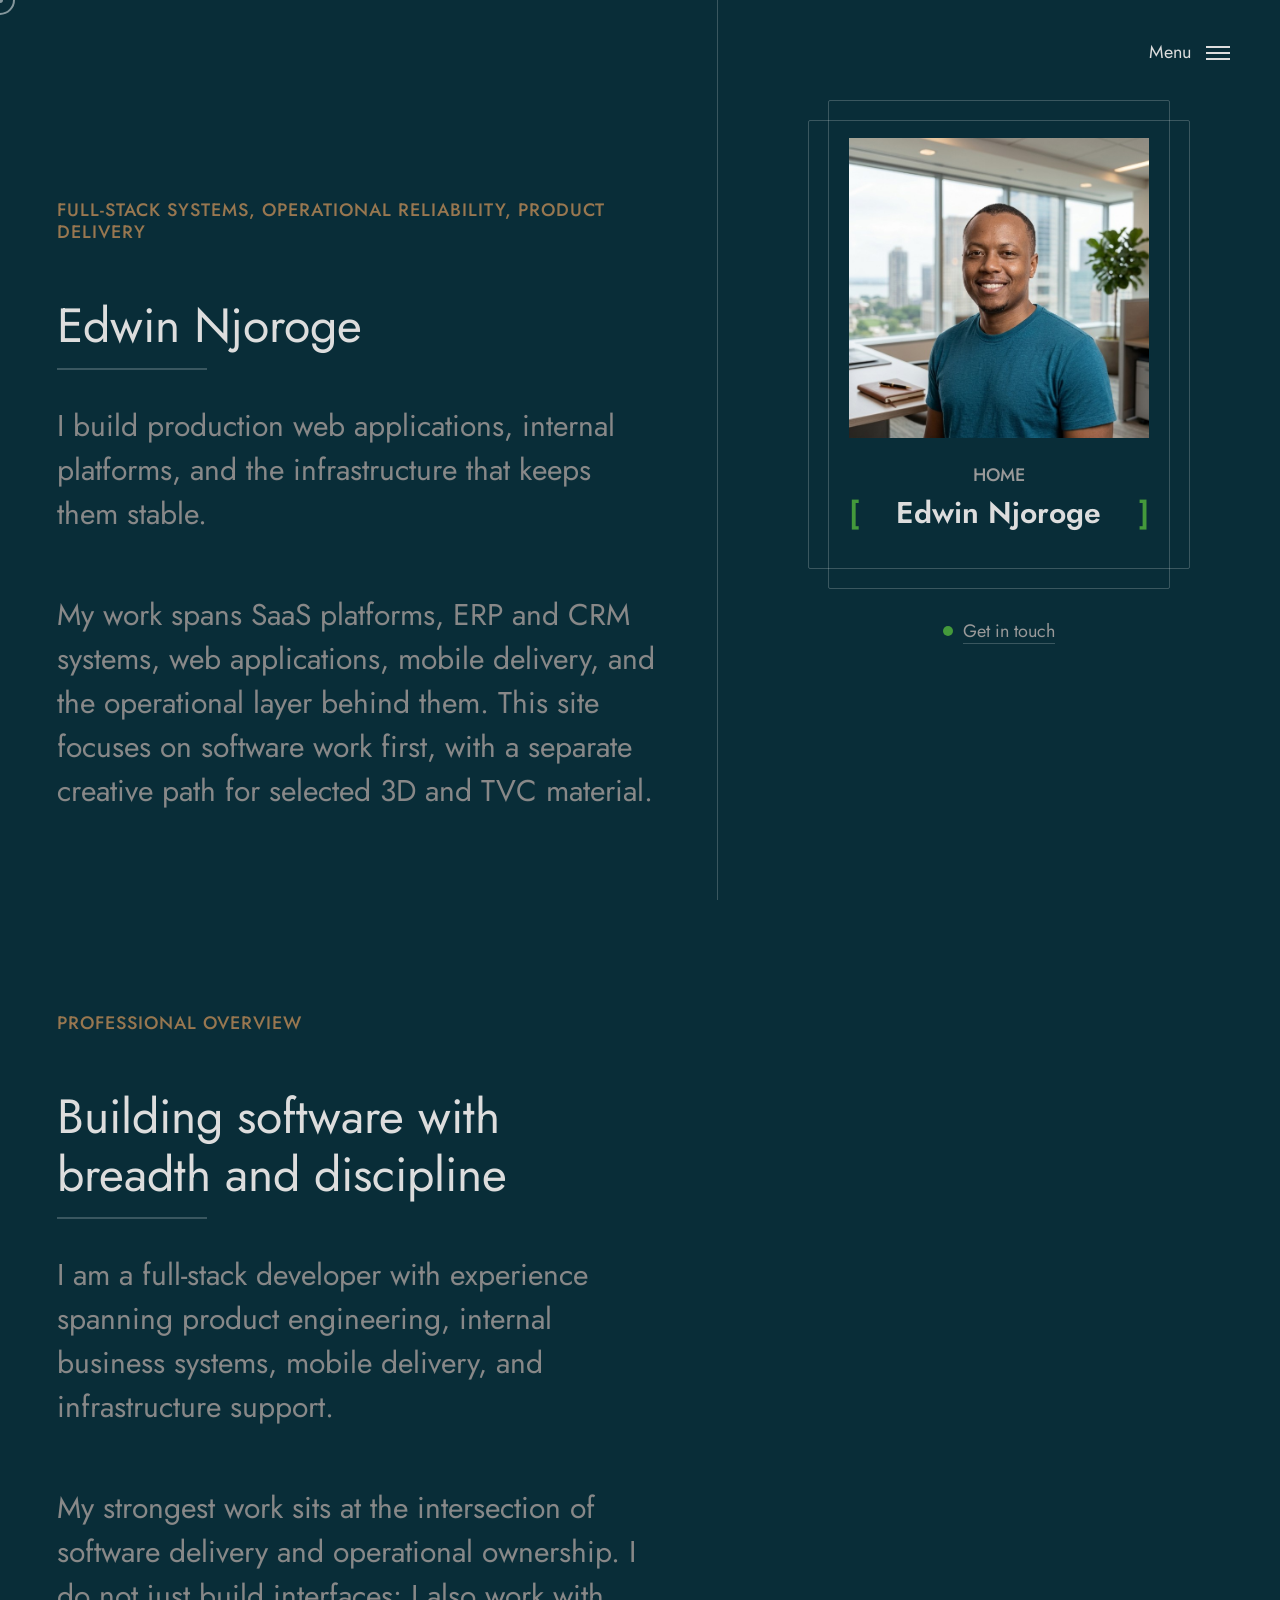
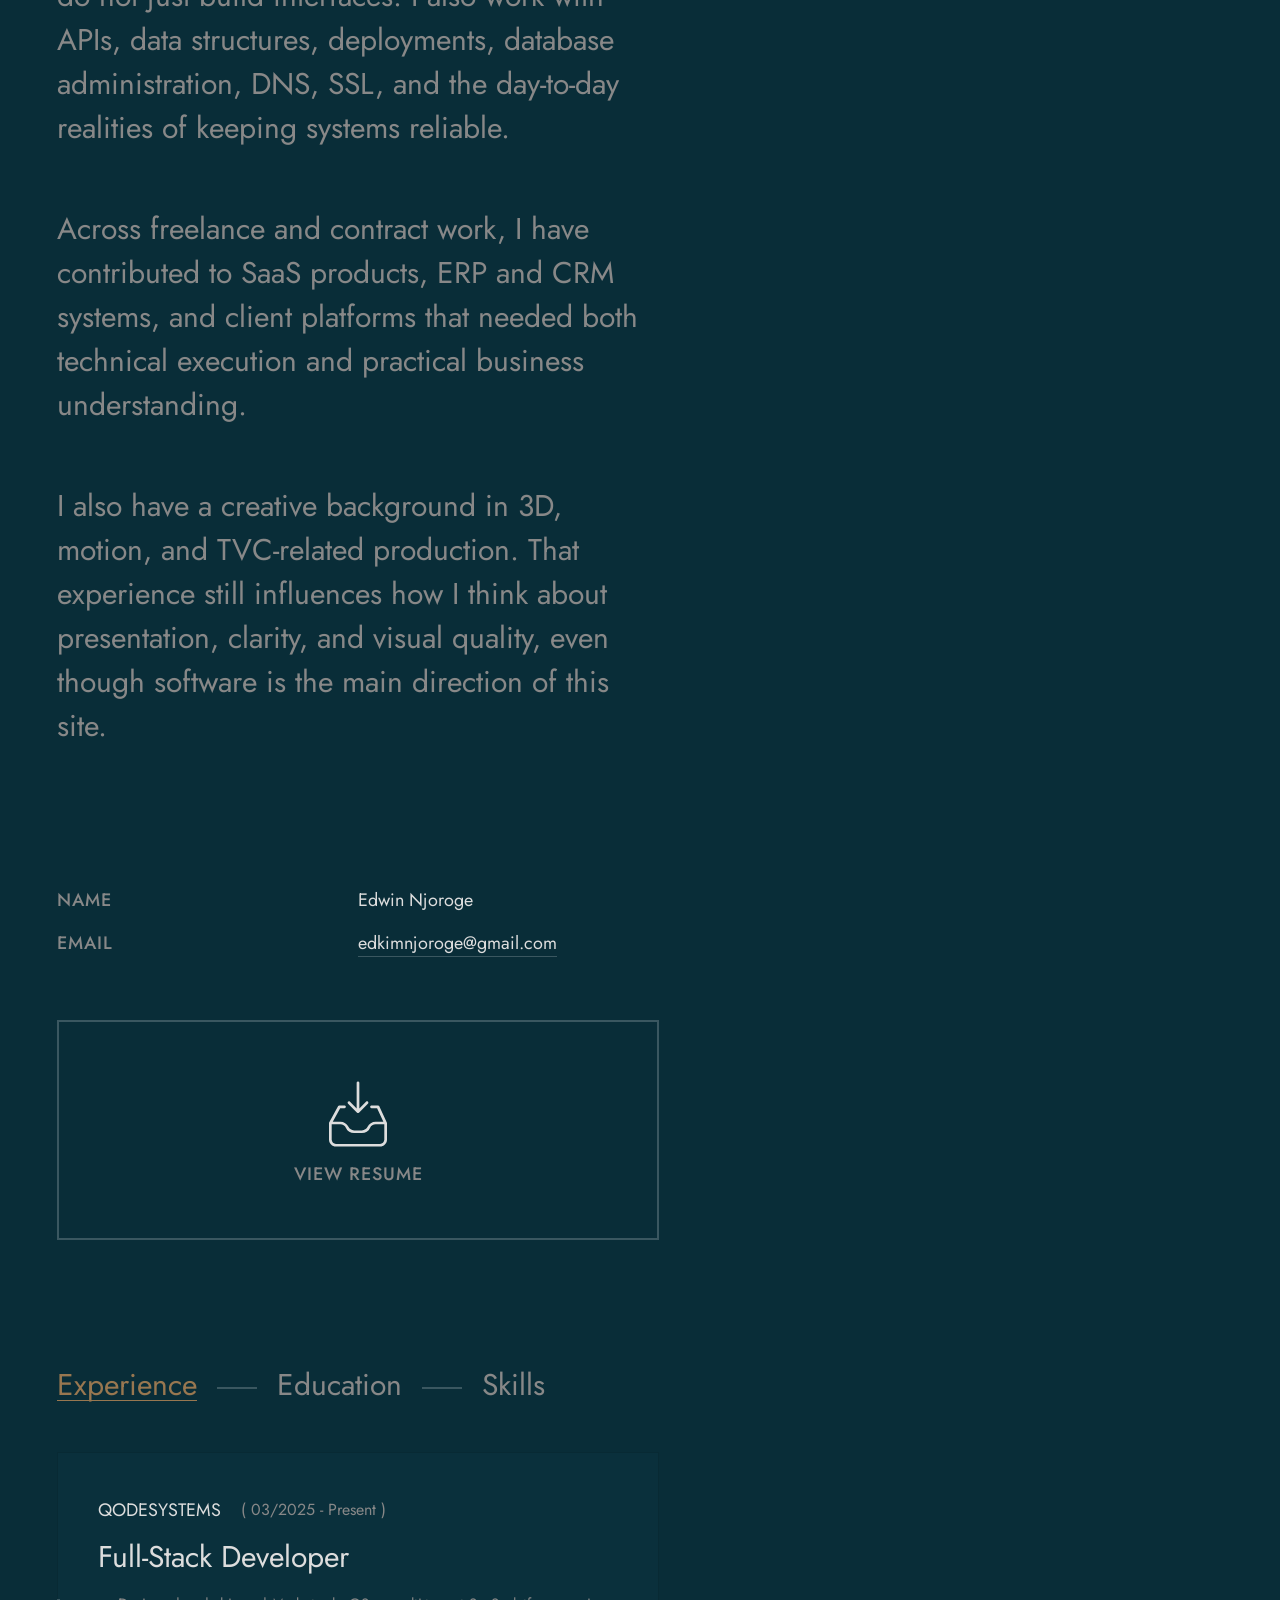
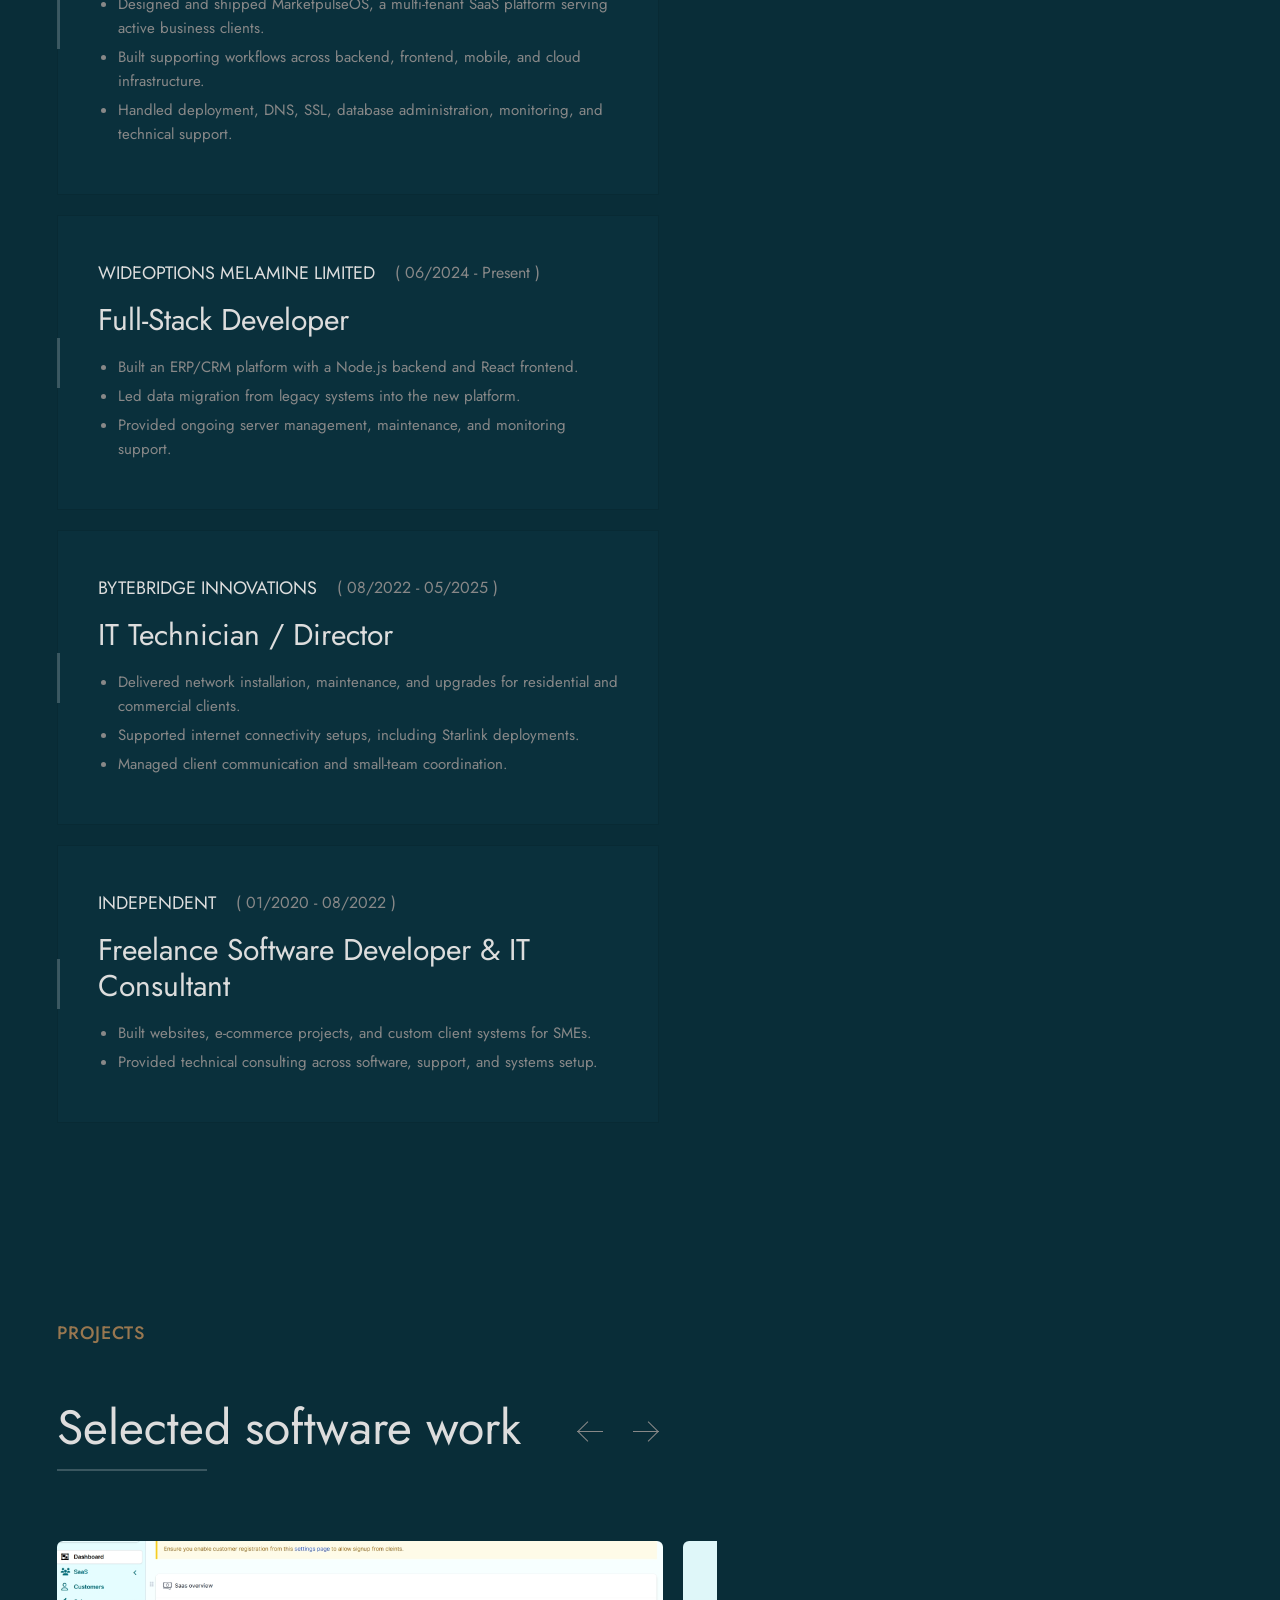
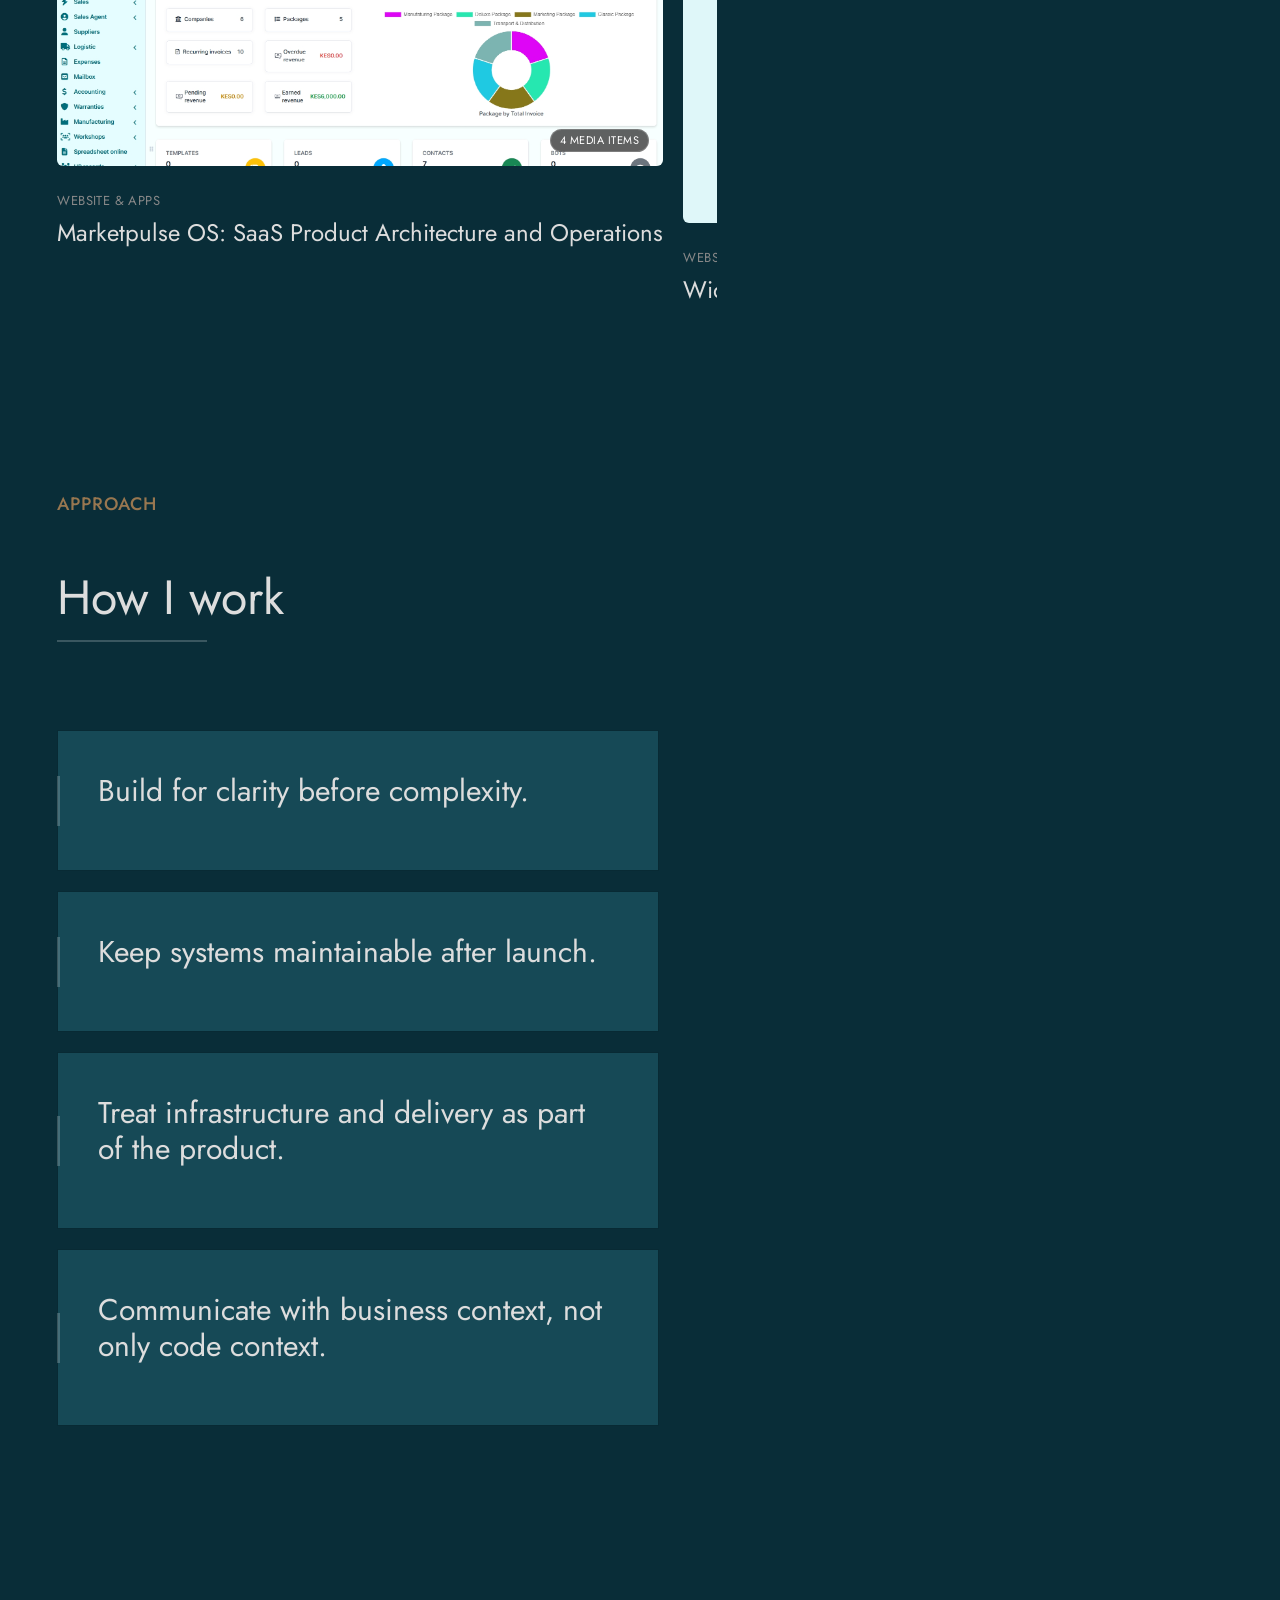
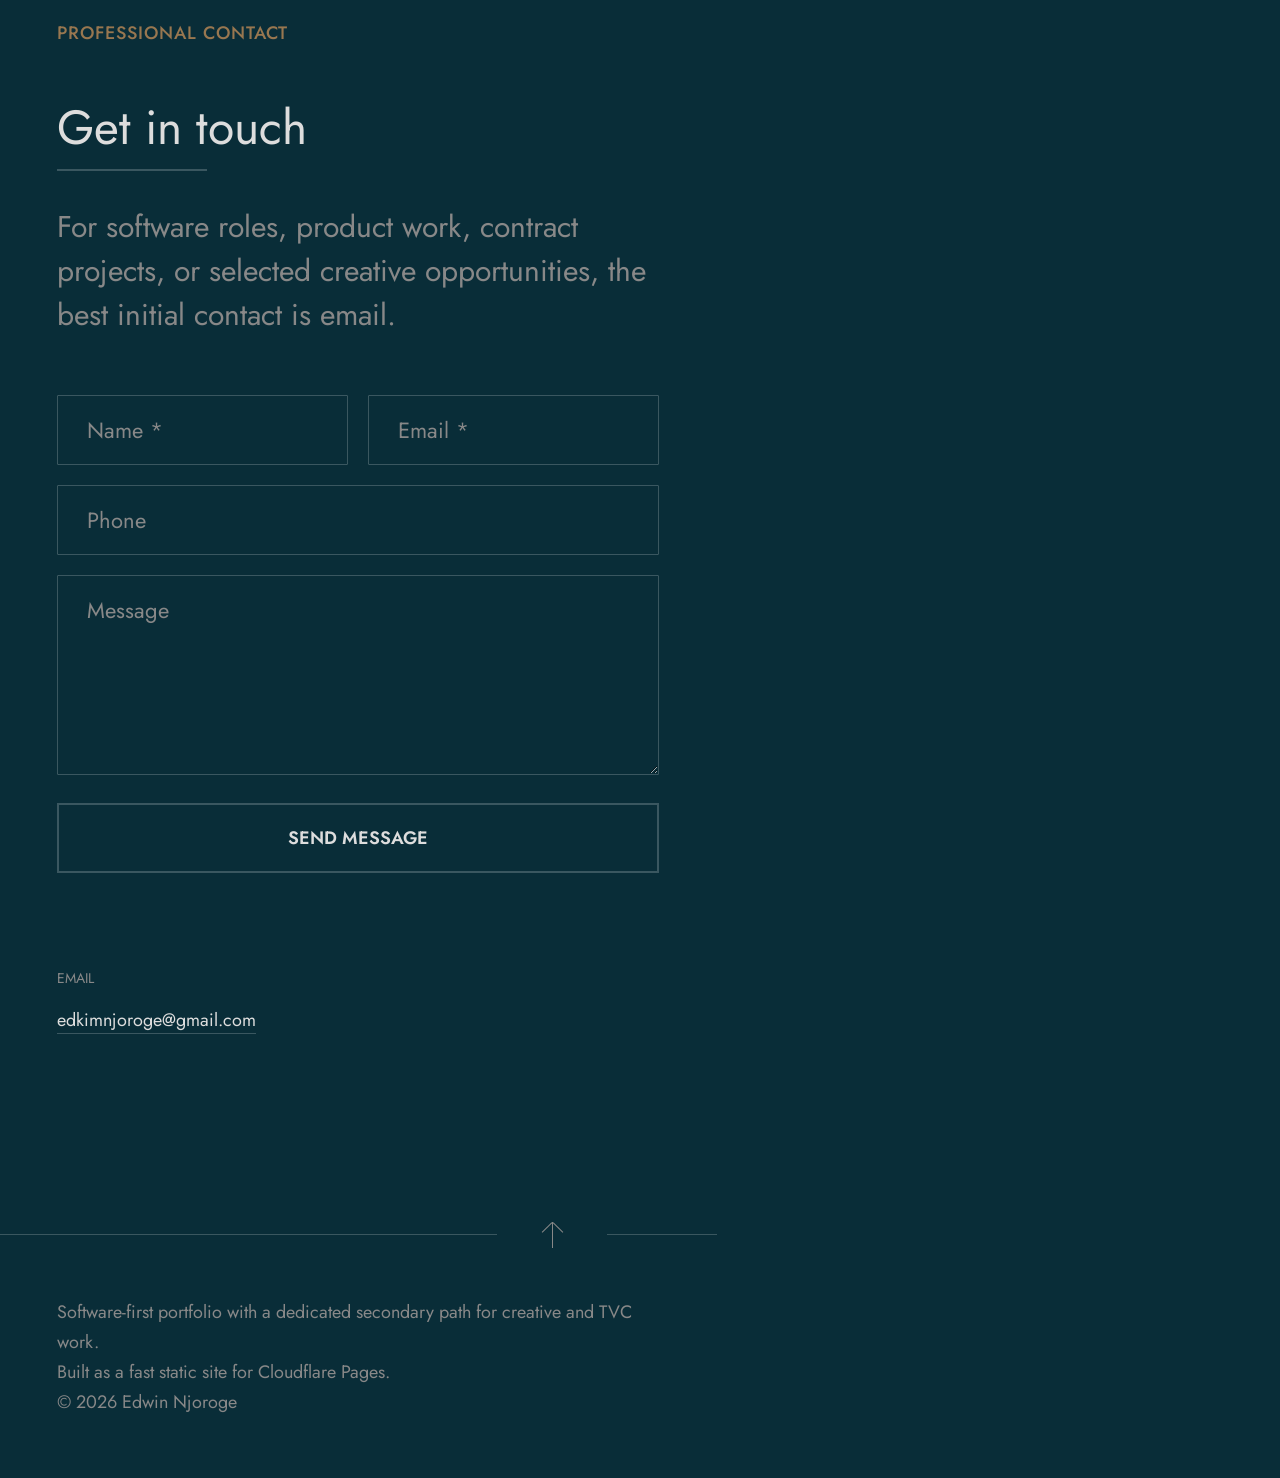
==== index.html @ 33b3598a "Initial portfolio site" ====
<!DOCTYPE html>
<!--[if lt IE 7 ]><html class="ie ie6" lang="en"> <![endif]-->
<!--[if IE 7 ]><html class="ie ie7" lang="en"> <![endif]-->
<!--[if IE 8 ]><html class="ie ie8" lang="en"> <![endif]-->
<!--[if (gte IE 9)|!(IE)]><!--><html lang="en"> <!--<![endif]-->

<head>

<meta http-equiv="Content-Type" content="text/html; charset=utf-8" />

<meta name="description" content="Resumo">
<meta name="author" content="Frenify">

<meta name="viewport" content="width=device-width, initial-scale=1, maximum-scale=1">

<title data-i18n="site.pageTitles.home">Edwin Njoroge | Full-Stack Developer</title>

<!-- Google Fonts -->
<link rel="preconnect" href="https://fonts.googleapis.com">
<link rel="preconnect" href="https://fonts.gstatic.com" crossorigin>
<link href="https://fonts.googleapis.com/css2?family=Jost:ital,wght@0,100;0,200;0,300;0,400;0,500;0,600;0,700;0,800;0,900;1,100;1,200;1,300;1,400;1,500;1,600;1,700;1,800;1,900&display=swap" rel="stylesheet">
<!-- /Google Fonts -->

<!-- Styles -->
<link type="text/css" rel="stylesheet" href="css/base.css?ver=3" />
<link type="text/css" rel="stylesheet" href="css/owl-carousel.css?ver=3" />
<link type="text/css" rel="stylesheet" href="css/style.css?ver=3" />
<!--[if lt IE 9]> <script src="js/modernizr.custom.js?ver=3"></script> <![endif]-->
<!-- /Styles -->

</head>

<body>


<!-- Wrapper All -->
<div class="resumo_fn_wrapper">

	<!-- MODALBOX -->
	<div class="resumo_fn_modalbox">
		<a class="extra_closer" href="#"></a>
		<div class="box_inner">
			<a class="closer" href="#"><span></span></a>
			<div class="modal_content">
				
				<div class="modal_in">
					<!-- Content comes from JS -->
				</div>
				
				<div class="fn__nav" data-from="" data-index="">
					<a href="#" class="prev">
						<span class="text">Prev</span>
						<span class="arrow_wrapper"><span class="arrow"></span></span>
					</a>
					<a href="#" class="next">
						<span class="text">Next</span>
						<span class="arrow_wrapper"><span class="arrow"></span></span>
					</a>
				</div>
			</div>
		</div>
	</div>
	<!-- /MODALBOX --> 
	
	<div class="resumo_fn_content">
		
		<!-- Main Left Part -->
		<div class="resumo_fn_left">

			<!-- Page -->
			<div class="resumo_fn_page">


				<!-- Home Section -->
				<section id="home">
					<div class="container">
						<div class="roww">

							<!-- Main Title -->
							<div class="resumo_fn_main_title">
								<h3 class="subtitle" data-i18n="home.eyebrow">Introduction</h3>
								<h3 class="title" data-i18n="home.heroName">UI/UX Designer</h3>
								<p class="desc" data-i18n="home.heroLead">I design and develop services for customers of all sizes, specializing in creating stylish, modern websites, web services and online stores.</p>
								<p class="desc" data-i18n="home.heroBody" style="margin-top: 15px;"></p>
							</div>
							<!-- /Main Title -->

						</div>
					</div>
				</section>
				<!-- /Home Section -->


				<!-- About Section -->
				<section id="about">
					<div class="container">
						<div class="roww">

							<!-- Main Title -->
							<div class="resumo_fn_main_title">
								<h3 class="subtitle" data-i18n="about.eyebrow">About Me</h3>
								<h3 class="title" data-i18n="about.title">Biography</h3>
								<p class="desc" data-i18n="about.lead">I'm a Freelancer Front-end Developer with over 12 years of experience. I'm from San Francisco. I code and create web elements for amazing people around the world. I like work with new people. New people are new experiences.</p>
								<div id="about-paragraphs" style="margin-top: 15px;"></div>
							</div>
							<!-- /Main Title -->

							<!-- About Information -->
							<div class="resumo_fn_about_info">
								<div class="about_left">
									<!-- Dynamic Table inserted by JS -->
								</div>
								<div class="about_right">
									<!-- Download CV Button -->
									<div class="resumo_fn_cv_btn">
										<a href="#" download>
											<span class="icon">
												<img src="svg/inbox.svg" alt="" class="fn__svg" />
												<img src="svg/arrow.svg" alt="" class="fn__svg arrow" />
											</span>
											<span>Download CV</span>
										</a>
									</div>
									<!-- /Download CV Button -->
								</div>
							</div>
							<!-- /About Information -->


							<!-- Tabs Shortcode -->
							<div class="resumo_fn_tabs">

								<!-- Tab: Header -->
								<div class="tab_header">
									<ul>
										<li class="active"><a href="#tab1">Experience</a></li>
										<li><a href="#tab2">Education</a></li>
										<li><a href="#tab3">Skills</a></li>
									</ul>
								</div>
								<!-- /Tab: Header -->

								<!-- Tab: Content -->
								<div class="tab_content">

									<!-- #1 tab content -->
									<div id="tab1" class="tab_item active">

										<!-- Boxed List -->
										<div class="resumo_fn_boxed_list">
											<ul>
												<li>
													<div class="item">
														<div class="item_top">
															<h5>Frenify  LLC</h5>
															<span>( 2018 — Today )</span>
														</div>
														<h3>Sr. Front-end Engineer</h3>
														<p>Adipisicing Lorem ipsum dolor sit amet, consectetur elit, sed do eiusmod tempor incididunt ut labore et dolore magna aliqua. </p>
													</div>
												</li>
												<li>
													<div class="item">
														<div class="item_top">
															<h5>Google  LLC</h5>
															<span>( 2016 — 2018 )</span>
														</div>
														<h3>Front-end Developer</h3>
														<p>Adipisicing Lorem ipsum dolor sit amet, consectetur elit, sed do eiusmod tempor incididunt ut labore et dolore magna aliqua. </p>
													</div>
												</li>
												<li>
													<div class="item">
														<div class="item_top">
															<h5>Twitter  LLC</h5>
															<span>( 2016 — 2011 )</span>
														</div>
														<h3>Graphic Designer</h3>
														<p>Adipisicing Lorem ipsum dolor sit amet, consectetur elit, sed do eiusmod tempor incididunt ut labore et dolore magna aliqua. </p>
													</div>
												</li>
											</ul>
										</div>
										<!-- /Boxed List -->

									</div>
									<!-- /#1 tab content -->

									<!-- #2 tab content -->
									<div id="tab2" class="tab_item">

										<!-- Boxed List -->
										<div class="resumo_fn_boxed_list">
											<ul>
												<li>
													<div class="item">
														<div class="item_top">
															<h5>Frenify University</h5>
															<span>( 2014 — 2017 )</span>
														</div>
														<h3>Computer Science</h3>
														<p>Adipisicing Lorem ipsum dolor sit amet, consectetur elit, sed do eiusmod tempor incididunt ut labore et dolore magna aliqua. </p>
													</div>
												</li>
												<li>
													<div class="item">
														<div class="item_top">
															<h5>Edu University</h5>
															<span>( 2011 — 2014 )</span>
														</div>
														<h3>Master Degree</h3>
														<p>Adipisicing Lorem ipsum dolor sit amet, consectetur elit, sed do eiusmod tempor incididunt ut labore et dolore magna aliqua. </p>
													</div>
												</li>
												<li>
													<div class="item">
														<div class="item_top">
															<h5>Clolumbia College</h5>
															<span>( 2007 — 2011 )</span>
														</div>
														<h3>Bachelor Degree</h3>
														<p>Adipisicing Lorem ipsum dolor sit amet, consectetur elit, sed do eiusmod tempor incididunt ut labore et dolore magna aliqua. </p>
													</div>
												</li>
											</ul>
										</div>
										<!-- /Boxed List -->

									</div>
									<!-- /#2 tab content -->

									<!-- #3 tab content -->
									<div id="tab3" class="tab_item">

										<!-- Progress Bar -->
										<div class="resumo_fn_progress_bar">

											<div class="progress_item" data-value="92">
												<div class="item_in">
													<h3 class="progress_title">Adobe Photoshop</h3>
													<span class="progress_percent"></span>
													<div class="bg_wrap"><div class="progress_bg"></div></div>
												</div>
											</div>

											<div class="progress_item" data-value="95">
												<div class="item_in">
													<h3 class="progress_title">HTML5 &amp; CSS3</h3>
													<span class="progress_percent"></span>
													<div class="bg_wrap"><div class="progress_bg"></div></div>
												</div>
											</div>

											<div class="progress_item" data-value="80">
												<div class="item_in">
													<h3 class="progress_title">WordPress</h3>
													<span class="progress_percent"></span>
													<div class="bg_wrap"><div class="progress_bg"></div></div>
												</div>
											</div>

											<div class="progress_item" data-value="85">
												<div class="item_in">
													<h3 class="progress_title">Adobe Illustrator</h3>
													<span class="progress_percent"></span>
													<div class="bg_wrap"><div class="progress_bg"></div></div>
												</div>
											</div>

										</div>
										<!-- /Progress Bar -->

										<!-- Description -->
										<div class="resumo_fn_desc">
											<p>A freelance creative designer with a love for minimal design, clean typography and well-written code, located in San Francisco. Provide high quality and cost effective offshore web and software development services. Wide range of web and software development services across the world.</p>
										</div>

									</div>
									<!-- /#2 tab content -->

								</div>
								<!-- /Tab: Content -->
							</div>
							<!-- /Tabs Shortcode -->


						</div>
					</div>
				</section>
				<!-- /About Section -->



				<!-- Portfolio Section -->
				<section id="portfolio">

					<div class="container">
						<div class="roww">
							<!-- Main Title -->
							<div class="resumo_fn_main_title">
								<div class="my__nav">
									<a href="#" class="prev"><span></span></a>
									<a href="#" class="next"><span></span></a>
								</div>
								<h3 class="subtitle" data-i18n="site.nav.projects">Portfolio</h3>
								<h3 class="title" id="portfolio-section-title" data-i18n="projects.title">Featured Projects</h3>
							</div>
							<!-- /Main Title -->
							
						</div>
					</div>

					<div class="container noright">
						<div class="roww">
							<div class="owl-carousel modal_items portfolio-carousel" id="portfolio-carousel" data-from="portfolio" data-count="0">
								<!-- Dynamically populated by JS -->
							</div>
						</div>
					</div>

				</section>
				<!-- /Portfolio Section -->
				<!-- Services Section -->
				<section id="services">
					<div class="container">
						<div class="roww">
							<!-- Main Title -->
							<div class="resumo_fn_main_title">
								<h3 class="subtitle" data-i18n="about.principlesEyebrow">Approach</h3>
								<h3 class="title" data-i18n="about.principlesTitle">How I work</h3>
							</div>
							<!-- /Main Title -->
							<!-- Services List (Principles) -->
							<div class="resumo_fn_service_list">
								<ul>
									<li>
										<div class="item">
											<div class="item_left">
												<h3 data-i18n="about.principles.0">Build for clarity before complexity.</h3>
											</div>
										</div>
									</li>
									<li>
										<div class="item">
											<div class="item_left">
												<h3 data-i18n="about.principles.1">Keep systems maintainable after launch.</h3>
											</div>
										</div>
									</li>
									<li>
										<div class="item">
											<div class="item_left">
												<h3 data-i18n="about.principles.2">Treat infrastructure and delivery as part of the product.</h3>
											</div>
										</div>
									</li>
									<li>
										<div class="item">
											<div class="item_left">
												<h3 data-i18n="about.principles.3">Communicate with business context, not only code context.</h3>
											</div>
										</div>
									</li>
								</ul>
							</div>
						</div>
					</div>
				</section>
				<!-- /Services Section -->

				<!-- Contact Section -->
				<section id="contact">
					<div class="container">
						<div class="roww resumo_fn_contact">

							<!-- Main Title -->
							<div class="resumo_fn_main_title">
								<h3 class="subtitle" data-i18n="contact.eyebrow">Contact</h3>
								<h3 class="title" data-i18n="contact.title">Get In Touch</h3>
								<p class="desc" data-i18n="contact.intro">If you have any suggestion, project or even you want to say “hello”, please fill out the form below and I will reply you shortly.</p>
							</div>
							<!-- /Main Title -->

							<!-- Contact Form -->
							<form class="contact_form" action="/" method="post" autocomplete="off" data-email="edkimnjoroge@gmail.com">
								<div class="success" data-success="Your message has been received, we will contact you soon."></div>
								<div class="empty_notice"><span>Please Fill Required Fields!</span></div>

								<div class="items_wrap">
									<div class="items">
										<div class="item half">
											<div class="input_wrapper">
												<input id="name" type="text" />
												<span class="moving_placeholder" data-i18n="contact.namePlaceholder">Name *</span>
											</div>
										</div>
										<div class="item half">
											<div class="input_wrapper">
												<input id="email" type="email" />
												<span class="moving_placeholder" data-i18n="contact.emailPlaceholder">Email *</span>
											</div>
										</div>
										<div class="item">
											<div class="input_wrapper">
												<input id="phone" type="text" />
												<span class="moving_placeholder" data-i18n="contact.phonePlaceholder">Phone</span>
											</div>
										</div>
										<div class="item">
											<div class="input_wrapper">
												<textarea id="message"></textarea>
												<span class="moving_placeholder" data-i18n="contact.messagePlaceholder">Message</span>
											</div>
										</div>
										<div class="item">
											<a id="send_message" href="#" data-i18n="contact.submitButton">Send Message</a>
										</div>
									</div>
								</div>
							</form>
							<!-- /Contact Form -->

							<!-- Contact Info -->
							<div class="resumo_fn_contact_info">
								<p data-i18n="contact.emailLabel">Email</p>
								<h3><a class="fn__link" href="mailto:edkimnjoroge@gmail.com" id="contact-email">edkimnjoroge@gmail.com</a></h3>
							</div>
							<!-- /Contact Info -->

						</div>
					</div>
				</section>
				<!-- /Contact Section -->

			</div>
			<!-- /Page -->

			<footer id="footer">
				<div class="footer_top">
					<a href="#" class="resumo_fn_totop"><span></span></a>
				</div>
				<div class="footer_content">
					<div class="container">
						<p><span data-i18n="site.footer.statement">Software-first portfolio with a dedicated secondary path for creative and TVC work.</span><br />
						<span data-i18n="site.footer.copyright">Built as a fast static site for Cloudflare Pages.</span><br />
						&copy; 2026 Edwin Njoroge</p>
					</div>
				</div>
			</footer>


		</div>
		<!-- /Main Left Part -->

		<!-- Main Right Part -->
		<div class="resumo_fn_right">

			<!-- Menu Triggger -->
			<a href="#" class="menu_trigger">
				<span class="text">Menu</span>
				<span class="hamb">
					<span></span>
					<span></span>
					<span></span>
				</span>
			</a>
			<!-- /Menu Triggger -->

			<!-- Panel Content -->
			<div class="right_in">
				<div class="right_top">
					<div class="border1"></div><div class="border2"></div>

					<div class="img_holder">
						<img src="img/Edwin Njoroge Profile Photo.jpg" alt="">
						<div class="abs_img" data-bg-img="img/Edwin Njoroge Profile Photo.jpg"></div>
					</div>
					<div class="title_holder">
						<h5 data-i18n="site.nav.home">Hi There! I am</h5>
						<h3>
							<span class="animated_title">
								<span class="title_in" data-i18n="home.heroName">Edwin Njoroge</span>
								<span class="title_in" data-i18n="home.heroRole">Full-Stack Developer</span>
							</span>
						</h3>
					</div>
				</div>
				<div class="right_bottom">
					<a href="#contact">
						<span class="circle"></span>
						<span class="text" data-i18n="contact.title">Get in touch</span>
					</a>
				</div>
			</div>
			<!-- /Panel Content -->

		</div>
		<!-- /Main Right Part -->
	
	</div>
	
	<!-- Right Hidden Navigation -->
	<a href="#" class="resumo_fn_nav_overlay"></a>
	<div class="resumo_fn_navigation">
		<a href="#" class="closer"></a>
		
		<!-- Navigation Content -->
		<div class="nav_in">
			
			<nav id="nav">
				<h3 class="label">Menu</h3>
				<ul>
					<li><a href="#home" data-i18n="site.nav.home">Home</a></li>
					<li><a href="#about" data-i18n="site.nav.about">About</a></li>
					<li><a href="#portfolio" data-i18n="site.nav.projects" data-portfolio-mode="software">Portfolio</a></li>
					<li><a href="#portfolio" data-i18n="site.nav.creative" data-portfolio-mode="creative">Creative</a></li>
					<li><a href="#services" data-i18n="about.principlesEyebrow">Approach</a></li>
					<li><a href="#contact" data-i18n="site.nav.contact">Contact</a></li>
				</ul>
			</nav>
			
			<div class="nav_footer">
				<div class="social">
					<ul>
						<li><a href="#" target="_blank"><img src="svg/social/twitter.svg" alt="" class="fn__svg"></a></li>
						<li><a href="#" target="_blank"><img src="svg/social/facebook.svg" alt="" class="fn__svg"></a></li>
						<li><a href="#" target="_blank"><img src="svg/social/instagram.svg" alt="" class="fn__svg"></a></li>
						<li><a href="#" target="_blank"><img src="svg/social/pinterest.svg" alt="" class="fn__svg"></a></li>
						<li><a href="#" target="_blank"><img src="svg/social/behance.svg" alt="" class="fn__svg"></a></li>
					</ul>
				</div>
				<div class="copyright">
					<a href="https://frenify.com/" target="_blank">Developed by Frenify</a>
				</div>
			</div>
			
		</div>
		<!-- /Navigation Content -->
		
	</div>
	<!-- /Right Hidden Navigation -->
	
	
	<div class="frenify-cursor cursor-outer" data-default="yes" data-link="yes" data-slider="yes"><span class="fn-cursor"></span></div>
	<div class="frenify-cursor cursor-inner" data-default="yes" data-link="yes" data-slider="yes"><span class="fn-cursor"><span class="fn-left"></span><span class="fn-right"></span></span></div>
	
</div>
<!-- /Wrapper All -->



<!-- Scripts -->
<script src="js/jquery.js?ver=3"></script>
<script src="js/typed.js?ver=3"></script>
<script src="js/owl-carousel.js?ver=3"></script>
<script src="js/waypoints.js?ver=3"></script>
<script src="js/nicescroll.js?ver=3"></script>
<!--[if lt IE 10]> <script src="js/ie8.js?ver=3"></script> <![endif]-->
<script src="data/content.js?ver=3"></script>
<script src="data/portfolio.js?ver=3"></script>
<script src="js/app.js?ver=3"></script>
<script src="js/init.js?ver=3"></script>
<!-- /Scripts -->

</body>
</html>
---- css/base.css ----
/*
This file is made by Frenify
This css file includes all base styles and template's main color (in this tempalte main color is pink(#f00a77)). 
Template's main color styles located at the bottom of this file.
*/
html,body,div,span,applet,object,iframe,h1,h2,h3,h4,h5,h6,p,blockquote,pre,a,abbr,acronym,address,big,cite,code,del,dfn,em,font,ins,kbd,q,s,samp,small,strike,strong,sub,sup,tt,var,b,u,i,center,dl,dt,dd,ol,ul,li,fieldset,form,label,legend,table,caption,tbody,tfoot,thead,tr,th,td
	{
	background: transparent;
	border: 0;
	margin: 0;
	padding: 0;
	vertical-align: baseline;
	outline: none;
}

article, aside, details, figcaption, figure, footer, header, hgroup, nav, section {
    display: block;
}

blockquote {
	quotes: none;
}

blockquote:before,blockquote:after {
	content: '';
	content: none;
}
ul, ol{
	margin:30px;	
}
ul li, ol li{
	margin-bottom:5px;
}
img{
	vertical-align:middle;
	max-width:100%;
}
iframe{
	max-width:100%;
}
del {
	text-decoration: line-through;
}
a, i{
	-webkit-transition: all .3s ease;
	   -moz-transition: all .3s ease;
	    -ms-transition: all .3s ease;
	     -o-transition: all .3s ease;
	        transition: all .3s ease;
	border:none;
}
a:hover{text-decoration:none;}

h1, h2, h3, h4, h5, h6{
	font-weight:700;
	color:#333;
	margin-bottom:20px;
}
h1 { font-size: 45px; }
h2 { font-size: 36px; }
h3 { font-size: 30px; }
h4 { font-size: 24px; }
h5 { font-size: 20px; }
h6 { font-size: 16px; }

table{
	width:100%;
	max-width:100%;
	text-align:left;
	border-collapse: collapse;
	border-spacing: 0px;
	margin-bottom:15px;
	color:#999;
	border:1px solid #eee;
}
table tr{
	border:1px solid #eee;
}
table th{
	vertical-align:top;
	color:#333;
	background:none;
	font-size:16px;
	font-weight:normal;
	padding:15px 10px;
	border:1px solid #eee;
}
table td{
	vertical-align:top;
	padding:10px;
	border:1px solid #eee;
}

code, pre {
	padding: 10px;
	padding-bottom: 0;
	border-left: 3px solid #6FBF71;
	border-bottom: 1px solid transparent;
	background: #f7f7f7;
	overflow-x:scroll;
}

pre{
	display: block;	
	word-break: break-all;
	word-wrap: break-word;
}
pre code { white-space: pre-wrap; }

p{
	letter-spacing:1px;
}


.space10{width:100%; float:left; clear:both; margin-bottom:10px;}
.space20{width:100%; float:left; clear:both; margin-bottom:20px;}
.space30{width:100%; float:left; clear:both; margin-bottom:30px;}
.space40{width:100%; float:left; clear:both; margin-bottom:40px;}
.space50{width:100%; float:left; clear:both; margin-bottom:50px;}
.space60{width:100%; float:left; clear:both; margin-bottom:60px;}
.space70{width:100%; float:left; clear:both; margin-bottom:70px;}
.space80{width:100%; float:left; clear:both; margin-bottom:80px;}
.space90{width:100%; float:left; clear:both; margin-bottom:90px;}
.space100{width:100%; float:left; clear:both; margin-bottom:100px;}
.space200{width:100%; float:left; clear:both; margin-bottom:200px;}
.space300{width:100%; float:left; clear:both; margin-bottom:300px;}
.space400{width:100%; float:left; clear:both; margin-bottom:400px;}
.space500{width:100%; float:left; clear:both; margin-bottom:500px;}
.space1000{width:100%; float:left; clear:both; margin-bottom:1000px;}


/*------------------------------------------------------------------*/ 
/*	x) FORM ELEMENTS
/*------------------------------------------------------------------*/
textarea{
	border-radius:1px;
	font-size: 16px;
	color: #ccc;
	resize: vertical;
	font-family: 'Jost', Arial, Helvetica, sans-serif;
	background-color: transparent;
	
	-webkit-box-sizing: border-box; /* Safari/Chrome, other WebKit */
	-moz-box-sizing: border-box;    /* Firefox, other Gecko */
	-ms-box-sizing: border-box;     /* IE 10 + */
	box-sizing: border-box;         /* Opera/IE 8+ */
	
	line-height: 1.5;
	padding:16px 20px!important;
	width:100%;
	border: 1px solid rgba(255,255,255,.2);
	
	-webkit-transition: all .3s ease;
	   -moz-transition: all .3s ease;
	    -ms-transition: all .3s ease;
	     -o-transition: all .3s ease;
	        transition: all .3s ease;
}
input[type="text"],
input[type="phone"],
input[type="password"],
input[type="datetime"],
input[type="datetime-local"],
input[type="date"],
input[type="month"],
input[type="time"],
input[type="week"],
input[type="number"],
input[type="email"],
input[type="url"],
input[type="search"],
input[type="tel"],
input[type="color"],
.uneditable-input {
	width: 100%;
    display: block;
    border-radius: 1px;
    background-color: transparent;
    border: 1px solid rgba(255,255,255,.2);
    color: #ccc;
    font-size: 16px;
    outline: none;
    padding: 0 20px !important;
    line-height: 70px;
    height: 70px;
	letter-spacing: 0.5px;
	
	-webkit-box-sizing: border-box; /* Safari/Chrome, other WebKit */
	-moz-box-sizing: border-box;    /* Firefox, other Gecko */
	-ms-box-sizing: border-box;     /* IE 10 + */
	box-sizing: border-box;         /* Opera/IE 8+ */
	
	font-family:'Jost', Arial, Helvetica, sans-serif;
	
	vertical-align: middle;
	
	-webkit-transition: all .3s ease;
	   -moz-transition: all .3s ease;
	    -ms-transition: all .3s ease;
	     -o-transition: all .3s ease;
	        transition: all .3s ease;
	
}
textarea:hover,
input[type="text"]:hover,
input[type="phone"]:hover,
input[type="password"]:hover,
input[type="datetime"]:hover,
input[type="datetime-local"]:hover,
input[type="date"]:hover,
input[type="month"]:hover,
input[type="time"]:hover,
input[type="week"]:hover,
input[type="number"]:hover,
input[type="email"]:hover,
input[type="url"]:hover,
input[type="search"]:hover,
input[type="tel"],
input[type="color"]:hover,
.uneditable-input:hover{
	border-color: rgba(255,255,255,.4);
}

textarea:focus,
input[type="text"]:focus,
input[type="phone"]:focus,
input[type="password"]:focus,
input[type="datetime"]:focus,
input[type="datetime-local"]:focus,
input[type="date"]:focus,
input[type="month"]:focus,
input[type="time"]:focus,
input[type="week"]:focus,
input[type="number"]:focus,
input[type="email"]:focus,
input[type="url"]:focus,
input[type="search"]:focus,
input[type="tel"]:focus,
input[type="color"]:focus,
.uneditable-input:focus {
	border-color: var(--mc);
	outline: none;
}


input[type="submit"]{
	padding: 13px 15px;
	height: 40px;
	line-height: 1;
	text-transform: uppercase;
	font-size: 13px;
	font-weight: 600;
	text-decoration: none;
	letter-spacing: 0.5px;
	border:none;
	cursor:pointer;
	color: #FFF;
	background:#777;
	
	-webkit-transition: all .3s ease;
	   -moz-transition: all .3s ease;
	    -ms-transition: all .3s ease;
	     -o-transition: all .3s ease;
	        transition: all .3s ease;
}
input[type="submit"]:hover{
	background:#444;
}
select{
	padding:8px;
	border:2px solid #eee;
}
input[type="button"]{
	cursor:pointer;
	-webkit-transition: all .3s ease;
	   -moz-transition: all .3s ease;
	    -ms-transition: all .3s ease;
	     -o-transition: all .3s ease;
	        transition: all .3s ease;
}
.container{
	padding: 0 12%;
	margin: 0 auto;
	width: 100%;
}
.container.noright{
	padding-right: 0;
}
.max200{max-width: 200px;}
.max250{max-width: 250px;}
.max300{max-width: 300px;}
.max350{max-width: 350px;}
.max400{max-width: 400px;}
.max450{max-width: 450px;}
.max500{max-width: 500px;}
.max550{max-width: 550px;}
.max600{max-width: 600px;}
.max650{max-width: 650px;}
.max700{max-width: 700px;}
.max750{max-width: 750px;}
.max800{max-width: 800px;}
.max850{max-width: 850px;}
.max880{max-width: 880px;}
.max900{max-width: 900px;}
.max950{max-width: 950px;}
.max1000{max-width: 1000px;}
.max1020{max-width: 1020px;}
.max1050{max-width: 1050px;}
.max1100{max-width: 1100px;}
.max1150{max-width: 1150px;}
.max1200{max-width: 1200px;}
.max1250{max-width: 1250px;}
.max1300{max-width: 1300px;}
.max1350{max-width: 1350px;}
.max1400{max-width: 1400px;}
.max1450{max-width: 1450px;}
.max1500{max-width: 1500px;}
.roww,
section{
	width: 100%;
	float: left;
	clear: both;
}
.clearfix:after,
.clearfix:before{
	content: '';
	clear: both;
	display: table;
}
---- css/owl-carousel.css ----
/**
 * Owl Carousel v2.3.4
 * Copyright 2013-2018 David Deutsch
 * Licensed under: SEE LICENSE IN https://github.com/OwlCarousel2/OwlCarousel2/blob/master/LICENSE
 */
.owl-carousel,.owl-carousel .owl-item{-webkit-tap-highlight-color:transparent;position:relative}.owl-carousel{display:none;width:100%;z-index:1}.owl-carousel .owl-stage{position:relative;-ms-touch-action:pan-Y;touch-action:manipulation;-moz-backface-visibility:hidden}.owl-carousel .owl-stage:after{content:".";display:block;clear:both;visibility:hidden;line-height:0;height:0}.owl-carousel .owl-stage-outer{position:relative;overflow:hidden;-webkit-transform:translate3d(0,0,0)}.owl-carousel .owl-item,.owl-carousel .owl-wrapper{-webkit-backface-visibility:hidden;-moz-backface-visibility:hidden;-ms-backface-visibility:hidden;-webkit-transform:translate3d(0,0,0);-moz-transform:translate3d(0,0,0);-ms-transform:translate3d(0,0,0)}.owl-carousel .owl-item{min-height:1px;float:left;-webkit-backface-visibility:hidden;-webkit-touch-callout:none}.owl-carousel .owl-item img{display:block;width:100%}.owl-carousel .owl-dots.disabled,.owl-carousel .owl-nav.disabled{display:none}.no-js .owl-carousel,.owl-carousel.owl-loaded{display:block}.owl-carousel .owl-dot,.owl-carousel .owl-nav .owl-next,.owl-carousel .owl-nav .owl-prev{cursor:pointer;-webkit-user-select:none;-khtml-user-select:none;-moz-user-select:none;-ms-user-select:none;user-select:none}.owl-carousel .owl-nav button.owl-next,.owl-carousel .owl-nav button.owl-prev,.owl-carousel button.owl-dot{background:0 0;color:inherit;border:none;padding:0!important;font:inherit}.owl-carousel.owl-loading{opacity:0;display:block}.owl-carousel.owl-hidden{opacity:0}.owl-carousel.owl-refresh .owl-item{visibility:hidden}.owl-carousel.owl-drag .owl-item{-ms-touch-action:pan-y;touch-action:pan-y;-webkit-user-select:none;-moz-user-select:none;-ms-user-select:none;user-select:none}.owl-carousel.owl-grab{cursor:move;cursor:grab}.owl-carousel.owl-rtl{direction:rtl}.owl-carousel.owl-rtl .owl-item{float:right}.owl-carousel .animated{animation-duration:1s;animation-fill-mode:both}.owl-carousel .owl-animated-in{z-index:0}.owl-carousel .owl-animated-out{z-index:1}.owl-carousel .fadeOut{animation-name:fadeOut}@keyframes fadeOut{0%{opacity:1}100%{opacity:0}}.owl-height{transition:height .5s ease-in-out}.owl-carousel .owl-item .owl-lazy{opacity:0;transition:opacity .4s ease}.owl-carousel .owl-item .owl-lazy:not([src]),.owl-carousel .owl-item .owl-lazy[src^=""]{max-height:0}.owl-carousel .owl-item img.owl-lazy{transform-style:preserve-3d}.owl-carousel .owl-video-wrapper{position:relative;height:100%;background:#000}.owl-carousel .owl-video-play-icon{position:absolute;height:80px;width:80px;left:50%;top:50%;margin-left:-40px;margin-top:-40px;background:url(owl.video.play.png) no-repeat;cursor:pointer;z-index:1;-webkit-backface-visibility:hidden;transition:transform .1s ease}.owl-carousel .owl-video-play-icon:hover{-ms-transform:scale(1.3,1.3);transform:scale(1.3,1.3)}.owl-carousel .owl-video-playing .owl-video-play-icon,.owl-carousel .owl-video-playing .owl-video-tn{display:none}.owl-carousel .owl-video-tn{opacity:0;height:100%;background-position:center center;background-repeat:no-repeat;background-size:contain;transition:opacity .4s ease}.owl-carousel .owl-video-frame{position:relative;z-index:1;height:100%;width:100%}
---- css/style.css ----
@charset "utf-8";
/*
/*	Copyright (c) 2021 Frenify
/*	Author: Frenify
/*	This file is made for CURRENT TEMPLATE
/*


	List of CSS codes:
	
	01) Base
	02) Site Structure
	03) Site Right
	04) Right Hidden Navigation
	05) Home Section
	06) About Section
	07) CV Button
	08) Tabs Shortcode
	09) Boxed List
	10) Progress Bar
	11) Magic Cursor
	12) Portfolio Section
	13) Services List
	14) Partners
	15) Testimonials
	16) Blog List
	17) Pulse animation
	18) Contact
	19) Contact Information
	20) Footer
	21) Intro
	22) Responsive
	23) Light Version


/*------------------------------------------------------------------*/
/*	01) Base
/*------------------------------------------------------------------*/
:root{
    --mc: #987750;
	--tc: #888;
	--bg-main: #092d38;
	--bg-deep: #0c3542;
	--bg-surface: #164956;
	--bg-surface-deep: #0a303c;
	--border-dark: #082a34;
}
html {
	overflow-x: hidden;
	padding: 0px;
	margin: 0px
}
body{
	font-family: 'Jost', Arial, Helvetica, sans-serif;
	font-size: 18px;
	line-height: 1.44;
	letter-spacing: 0;
	font-weight: 400;
	color: #888;
	background-color: var(--bg-main);
	
	word-break: break-word;
}
.fn__svg{
	fill: currentcolor;
	width: 18px;
	height: 18px;
}
h1,h2,h3,h4,h5,h6{line-height: 1.2;font-weight: 600;font-family: 'Jost';color: #ddd;}
h1>a,h2>a,h3>a,h4>a,h5>a,h6>a{color: #ddd;}
h1>a:hover,h2>a:hover,h3>a:hover,h4>a:hover,h5>a:hover,h6>a:hover{color: var(--mc);}
input{font-family: 'Jost';}
p{letter-spacing: 0;}
a:focus {
    outline: thin dotted;
	outline: none;
}
@media(max-width: 1200px){html,body{width:100%;overflow-x: hidden;position: relative;}}
.row,[class^="resumo_fn_"]{
	width: 100%;
	float: left;
	clear: both;
}
/*------------------------------------------------------------------*/
/*	02) Site Structure
/*------------------------------------------------------------------*/
.resumo_fn_wrapper,
.resumo_fn_wrapper *:before,
.resumo_fn_wrapper *:after,
.resumo_fn_wrapper *{
	box-sizing: border-box;
}
.resumo_fn_wrapper{
	min-height: 100vh;
	position: relative;
	overflow: hidden;
}
.resumo_fn_wrapper_all:after{
	clear: both;
	display: table;
	content: '';
}
.resumo_fn_page,
.resumo_fn_wrapper{
	width: 100%;
	float: left;
	clear: both;
}
.resumo_fn_left{
	width: 56%;
	min-height: 100vh;
	position: relative;
	overflow-x: hidden;
	float: none;
	clear: none;
	transition: all .5s ease;
}
@media(min-width: 1041px){
	.scrolled .resumo_fn_navigation,
	.scrolled .resumo_fn_right{
		width: 32%;
	}
	.scrolled .resumo_fn_left{
		width: 68%;
	}
}
/*------------------------------------------------------------------*/
/*	03) Site Right
/*------------------------------------------------------------------*/
.resumo_fn_right{
	width: 44%;
	min-height: 100vh;
	position: fixed;
	right: 0;
	top: 0;
	bottom: 0;
	border-left: 1px solid rgba(255,255,255,.2);
	transition: all .5s ease;
}
.resumo_fn_right .right_in{
	position: relative;
	width: 100%;
	padding: 100px 16%;
}
.resumo_fn_right .title_holder,
.resumo_fn_right .img_holder{
	position: relative;
	z-index: 2;
}
.resumo_fn_right .img_holder img{
	min-width: 100%;
	opacity: 1;
}
.resumo_fn_right .right_top{
	padding: 38px 41px;
	position: relative;
	width: 100%;
	margin-bottom: 30px;
	z-index: 5;
}
.resumo_fn_right .border1{
	position: absolute;
	z-index: 1;
	left: 0;
	bottom: 20px;
	right: 0;
	top: 20px;
	border: 1px solid rgba(255,255,255,.2);
	border-radius: 2px;
	transition: all .3s ease;
}
.resumo_fn_right .border2{
	position: absolute;
	z-index: 1;
	left: 20px;
	bottom: 0;
	right: 20px;
	top: 0;
	border: 1px solid rgba(255,255,255,.2);
	border-radius: 2px;
	transition: all .3s ease;
}
.resumo_fn_right:hover .border1,
.resumo_fn_right:hover .border2{
	border-color: rgba(255,255,255,.3);
}
.resumo_fn_right .abs_img{
	position: absolute;
	z-index: 1;
	left: 0;
	bottom: 0;
	right: 0;
	top: 0;
	
	background-size: cover;
	background-position: center;
	background-repeat: no-repeat;
}
.resumo_fn_right .title_holder{
	text-align: center;
	padding: 27px 0 20px;
}
.resumo_fn_right .title_holder h5{
	margin: 0;
	padding: 0;
	font-size: 18px;
	color: #999;
	font-weight: 500;
	text-transform: uppercase;
	margin-bottom: 8px;
}
.resumo_fn_right .title_holder h3{
	margin: 0;
	padding: 0 10px;
	font-size: 30px;
	min-height: 36px;
	position: relative;
}
.scrolled .resumo_fn_right .title_holder h3{
	font-weight: 400;
}
.animated_title:before,
.animated_title:after{
	position: absolute;
    top: 0;
    color: #44993b;
	animation: opacity 3s infinite;
}
@keyframes opacity {
  0%, 100% {opacity:0;}
  50% {opacity:1;}
}
.animated_title:after{
	content: "[";
    left: 0;
}
.animated_title:before{
	content: "]";
    right: 0;
    bottom: 0;
    top: auto;
}
.animated_title .title_in{
	display: none;
}
.resumo_fn_right .right_bottom{
	width: 100%;
	text-align: center;
	display: -webkit-flex;
	display: -moz-flex;
	display: -ms-flex;
	display: -o-flex;
	display: flex;
	-webkit-flex-direction: row;
	-moz-flex-direction: row;
	-ms-flex-direction: row;
	-o-flex-direction: row;
	flex-direction: row;
	justify-content: center;
	position: relative;
	z-index: 5;
}
.resumo_fn_right .right_bottom a{
	text-decoration: none;
	padding-left: 20px;
	white-space: nowrap;
	text-overflow: ellipsis;
	display: block;
	font-size: 18px;
	color: #999;
	position: relative;
	line-height: 25px;
	max-width: 100%;
}
.resumo_fn_right .right_bottom a .text{
	overflow: hidden;
    text-overflow: ellipsis;
    white-space: nowrap;
    display: block;
}
.resumo_fn_right .right_bottom .circle{
	position: absolute;
	width: 10px;
	height: 10px;
	border-radius: 100%;
	background-color: #44993b;
	left: 0;
	top: 50%;
	margin-top: -5px;
    display: block;
}
.resumo_fn_right .right_bottom a:before{
	bottom: 0;
	left: 20px;
	right: 0;
	height: 1px;
	background-color: rgba(255,255,255,.2);
	content: '';
	position: absolute;
	transition: all 300ms ease;
}
.resumo_fn_right .right_bottom a:hover:before{
	background-color: rgba(255,255,255,.5);
}
.resumo_fn_right .right_bottom a:hover{
	color: #ccc;
}
.resumo_fn_right .menu_trigger{
	display: -webkit-flex;
	display: -moz-flex;
	display: -ms-flex;
	display: -o-flex;
	display: flex;
	-webkit-flex-direction: row;
	-moz-flex-direction: row;
	-ms-flex-direction: row;
	-o-flex-direction: row;
	flex-direction: row;
	-ms-align-items: center;
	align-items: center;
	position: absolute;
	z-index: 55;
	text-decoration: none;
	color: #ddd;
	right: 50px;
	top: 40px;
}
.resumo_fn_right .menu_trigger .hamb{
	display: -webkit-flex;
	display: -moz-flex;
	display: -ms-flex;
	display: -o-flex;
	display: flex;
	-webkit-flex-direction: column;
	-moz-flex-direction: column;
	-ms-flex-direction: column;
	-o-flex-direction: column;
	flex-direction: column;
	-ms-align-items: center;
	align-items: center;
	justify-content: center;
	position: relative;
	margin-left: 15px;
}
.resumo_fn_right .menu_trigger .hamb span:first-child{
	margin-top: 0;
}
.resumo_fn_right .menu_trigger .hamb span{
	width: 24px;
	height: 2px;
	display: block;
	margin-top: 4px;
	background-color: #ddd;
}
/*------------------------------------------------------------------*/
/*	04) Right Hidden Navigation
/*------------------------------------------------------------------*/
.nav-opened .resumo_fn_navigation{
	transform: translateX(0%);
}
.nav-opened .resumo_fn_nav_overlay{
	transform: translateX(0%);
}
.resumo_fn_navigation .nav_footer.ready{
	transform: translateY(0);
	opacity: 1;
}
.nav-opened #nav ul li{
	transform: translateX(0);
	opacity: 1;
}
.resumo_fn_navigation{
	position: fixed;
	right: 0;
	width: 44%;
	min-height: 100%;
	top: 0;
	bottom: 0;
	background-color: var(--bg-deep);
	transform: translateX(102%);
	transition: all 1s ease;
	z-index: 999;
}
.resumo_fn_navigation .nav_in{
	position: relative;
    width: 100%;
    padding: 100px 16%;
	height: 100%;
	display: -webkit-flex;
	display: -moz-flex;
	display: -ms-flex;
	display: -o-flex;
	display: flex;
	-webkit-flex-direction: column;
	-moz-flex-direction: column;
	-ms-flex-direction: column;
	-o-flex-direction: column;
	flex-direction: column;
	justify-content: space-between;
	z-index: 5;
}
.resumo_fn_nav_overlay{
	display: block;
	text-decoration: none;
	z-index: 3;
	position: fixed;
	top: 0;
	left: 0;
	width: 100%;
	bottom: 0;
	background-color: var(--bg-main);
	opacity: .9;
	transform: translateX(-102%);
	transition: all 1s ease;
}
.resumo_fn_navigation .closer{
	display: block;
	width: 40px;
	height: 40px;
	text-decoration: none;
	color: #888;
	position: absolute;
	right: 40px;
	top: 40px;
	overflow: hidden;
	z-index: 55;
	transform: translateZ(0);
	border: 1px solid transparent;
}
.resumo_fn_navigation .closer:after,
.resumo_fn_navigation .closer:before{
	top: 18px;
	top: 18.5px;
    left: -1px;
	content: '';
	position: absolute;
	width: 42px;
	height: 2px;
	background-color: #888;
	transition: all 300ms ease;
	perspective: 30px;
}
.resumo_fn_navigation .closer:after{
	transform: rotate(45deg) translateZ(0);
}
.resumo_fn_navigation .closer:before{
	transform: rotate(-45deg) translateZ(0);
}
.nav-hover-close .resumo_fn_navigation .closer,
.resumo_fn_navigation .closer:hover{
	border-color: var(--mc);
}
.nav-hover-close .resumo_fn_navigation .closer:before,
.resumo_fn_navigation .closer:hover:before{
	transform: scale(0.6) rotate(-45deg) translateZ(0);
	background-color: var(--mc);
}
.nav-hover-close .resumo_fn_navigation .closer:after,
.resumo_fn_navigation .closer:hover:after{
	transform: scale(0.6) rotate(45deg) translateZ(0);
	background-color: var(--mc);
}
#nav .label{
	margin: 0;
	padding: 0;
	font-size: 18px;
	color: #888;
	text-transform: uppercase;
	font-weight: 800;
	margin-bottom: 26px;
	letter-spacing: .25px;
}
#nav ul{
	list-style-type: none;
	margin: 0;
	padding: 0;
}
#nav ul a{
	text-decoration: none;
	font-size: 30px;
	color: #ddd;
	font-weight: 400;
	line-height: 1.3;
	display: block;
}
#nav ul a:hover{
	color: var(--mc);
}
#nav ul li{
	margin: 0;
	padding: 0;
	margin-bottom: 10px;
	transform: translateX(50px);
	opacity: 0;
	transition: all 500ms ease;
}
#nav ul li:last-child{
	margin-bottom: 0;
}
.resumo_fn_navigation .nav_footer{
	padding-top: 50px;
	transition: all .5s ease;
	opacity: 0;
	transform: translateY(50px);
}
.resumo_fn_navigation .social{
	margin-bottom: 25px;
}
.resumo_fn_navigation .social li{
	margin: 0 10px 10px 0;
}
.resumo_fn_navigation .social ul{
	list-style-type: none;
	margin: 0;
	padding: 0;
	display: -webkit-flex;
	display: -moz-flex;
	display: -ms-flex;
	display: -o-flex;
	display: flex;
	-webkit-flex-direction: row;
	-moz-flex-direction: row;
	-ms-flex-direction: row;
	-o-flex-direction: row;
	flex-direction: row;
	-ms-align-items: center;
	align-items: center;
	flex-wrap: wrap;
}
.resumo_fn_navigation .social a{
	display: -webkit-flex;
	display: -moz-flex;
	display: -ms-flex;
	display: -o-flex;
	display: flex;
	-ms-align-items: center;
	align-items: center;
	justify-content: center;
	color: #888;
	width: 40px;
	height: 40px;
	background-color: rgba(255,255,255,.05);
	transition: all 300ms ease;
}
.resumo_fn_navigation .social .fn__svg{
	width: 18px;
	height: 18px;
	display: block;
}
.resumo_fn_navigation .social a:hover{
	background-color: rgba(255,255,255,.1);
}
.resumo_fn_navigation .copyright{
	width: 100%;
	display: -webkit-flex;
	display: -moz-flex;
	display: -ms-flex;
	display: -o-flex;
	display: flex;
}
.resumo_fn_navigation .copyright a{
	text-decoration: none;
	white-space: nowrap;
	text-overflow: ellipsis;
	overflow: hidden;
	display: inline-block;
	font-size: 18px;
	color: #ddd;
	position: relative;
	line-height: 25px;
}
.resumo_fn_navigation .copyright a:before{
	bottom: 0;
	left: 0;
	right: 0;
	height: 1px;
	background-color: rgba(255,255,255,.2);
	content: '';
	position: absolute;
	transition: all 300ms ease;
}
.resumo_fn_navigation .copyright a:hover:before{
	background-color: rgba(255,255,255,.5);
}
.resumo_fn_navigation .copyright:hover{
	color: #fff;
}
/*------------------------------------------------------------------*/
/*	05) Home Section
/*------------------------------------------------------------------*/
#home{
	padding: 200px 0;
	display: -webkit-flex;
	display: -moz-flex;
	display: -ms-flex;
	display: -o-flex;
	display: flex;
	min-height: 100vh;
	-ms-align-items: center;
	align-items: center;
}
.resumo_fn_main_title > *:last-child{
	margin-bottom: 0 !important;
}
.resumo_fn_main_title .subtitle{
	margin: 0;
	padding: 0;
	font-size: 18px;
	text-transform: uppercase;
	font-weight: 500;
	letter-spacing: 1px;
	color: var(--mc);
	margin-bottom: 54px;
}
.resumo_fn_main_title .title{
	margin: 0;
	padding: 0;
	font-size: 48px;
	font-weight: 400;
	letter-spacing: 0;
	padding-bottom: 15px;
	margin-bottom: 34px;
	position: relative;
}
.resumo_fn_main_title .title:after{
	content: '';
	position: absolute;
	bottom: 0;
	height: 2px;
	background-color: rgba(255,255,255,.2);
	width: 150px;
	left: 0;
}
.resumo_fn_main_title .desc{
	margin: 0;
	padding: 0;
	font-size: 30px;
	line-height: 44px;
	letter-spacing: 0;
	margin-bottom: 57px;
}
/*------------------------------------------------------------------*/
/*	06) About Section
/*------------------------------------------------------------------*/
#about{
	padding: 0 0 50px;
}
#about .resumo_fn_main_title{
	margin-bottom: 74px;
}
.resumo_fn_about_info{
	display: -webkit-flex;
	display: -moz-flex;
	display: -ms-flex;
	display: -o-flex;
	display: flex;
	justify-content: space-between;
	margin-bottom: 126px;
}
.resumo_fn_about_info .about_left{
	width: 100%;
}
.resumo_fn_about_info table{
	table-layout: fixed;
	margin: 0;
}
.resumo_fn_about_info table,
.resumo_fn_about_info table th,
.resumo_fn_about_info table tr{
	border: none;
	padding: 0;
}
.resumo_fn_about_info table th{
	padding: 9px 10px 9px 0;
	font-size: 18px;
	letter-spacing: 0;
	color: #ddd;
	font-weight: 400;
}
.resumo_fn_about_info table a{
	text-decoration: none;
	color: #ddd;
	position: relative;
	border-bottom: 1px solid rgba(255,255,255,.2);
}
.resumo_fn_about_info table a:hover{
	border-bottom-color: rgba(255,255,255,.4);
}
.resumo_fn_about_info th:nth-child(1){
	letter-spacing: 1px;
	color: #888;
	font-weight: 500;
	text-transform: uppercase;
}
/*------------------------------------------------------------------*/
/*	07) CV Button
/*------------------------------------------------------------------*/
.resumo_fn_cv_btn{
	display: -webkit-flex;
	display: -moz-flex;
	display: -ms-flex;
	display: -o-flex;
	display: flex;
	position: relative;
	margin-left: 70px;
}
.resumo_fn_cv_btn a{
	display: flex;
	flex-direction: column;
	align-items: center;
	justify-content: center;
	max-width: 100%;
	width: 340px;
	height: 220px;
	text-decoration: none;
	font-size: 18px;
	color: #888;
	font-weight: 500;
	text-transform: uppercase;
	letter-spacing: 1px;
	border: 2px solid rgba(255,255,255,.2);
}
.resumo_fn_cv_btn a:hover{
	border-color: var(--mc);
}
.resumo_fn_cv_btn .icon{
	position: relative;
	padding-top: 18px;
	color: #ddd;
}
.resumo_fn_cv_btn .fn__svg{
	width: 58px;
	height: 58px;
	display: block;
	margin-bottom: 14px;
}
.resumo_fn_cv_btn .fn__svg.arrow{
    position: absolute;
    left: 50%;
    margin-left: -29px;
    top: 8px;
	will-change: transform;
}
.resumo_fn_cv_btn a:hover .fn__svg.arrow{
	-webkit-animation: down_animation 1s ease infinite alternate;
    -moz-animation: down_animation 1s ease infinite alternate;
    animation: down_animation 1s ease infinite alternate;
	transform: translateY(0px);
}
@-webkit-keyframes down_animation {
      100% { transform: translateY(-10px);}   
    0% { transform: translateY(0);}
}
@-moz-keyframes down_animation {
      100% { transform: translateY(-10px);}   
    0% { transform: translateY(0);}
}
/*------------------------------------------------------------------*/
/*	08) Tabs Shortcode
/*------------------------------------------------------------------*/
.resumo_fn_tabs{
	width: 100%;
	overflow: hidden;
}
.resumo_fn_tabs .tab_header{
	margin-bottom: 39px;
}
.resumo_fn_tabs .tab_header ul{
	margin: 0;
	padding: 0;
	display: -webkit-flex;
	display: -moz-flex;
	display: -ms-flex;
	display: -o-flex;
	display: flex;
	-webkit-flex-direction: row;
	-moz-flex-direction: row;
	-ms-flex-direction: row;
	-o-flex-direction: row;
	flex-direction: row;
	flex-wrap: wrap;
	list-style-type: none;
}
.resumo_fn_tabs .tab_header li{
	margin: 0;
	padding: 0;
	margin-bottom: 10px;
	position: relative;
}
.resumo_fn_tabs .tab_header a{
	text-decoration: none;
	display: inline-block;
	color: #888;
	font-weight: 400;
	font-size: 30px;
	border-bottom: 1px solid transparent;
	line-height: 30px;
	padding-top: 4px;
}
.resumo_fn_tabs .tab_header .active a{
	color: var(--mc);
	border-bottom-color: var(--mc);
}
.resumo_fn_tabs .tab_header li:after{
	content: '';
	width: 40px;
	height: 2px;
	background-color: rgba(255,255,255,.2);
	position: relative;
	float: right;
	top: 50%;
	margin: 0 20px;
	margin-top: 2px;
}
.resumo_fn_tabs .tab_header li:last-child:after{
	content: none;
}
.resumo_fn_tabs .tab_item{
	display: none;
}
.resumo_fn_tabs .tab_item.active{
	display: block;
	-webkit-animation: tab_animation 1s ease;
    -moz-animation: tab_animation 1s ease;
}
@-webkit-keyframes tab_animation {
      0% { opacity: 0; transform: rotateY(20deg) rotateZ(-3deg);}   
    100% { opacity: 1; transform: rotateY(0deg) rotateZ(0deg);}
}
@-moz-keyframes tab_animation {
      0% { opacity: 0;  transform: rotateY(20deg) rotateZ(-3deg);}   
    100% { opacity: 1; transform: rotateY(0deg) rotateZ(0deg);}
}
/*------------------------------------------------------------------*/
/*	09) Boxed List
/*------------------------------------------------------------------*/
.resumo_fn_boxed_list ul{
	list-style-type: none;
	margin: 0;
	padding: 0;
}
.resumo_fn_boxed_list li{
	margin: 0;
	padding: 0;
	width: 100%;
	float: left;
	clear: both;
	margin-bottom: 20px;
}
.resumo_fn_boxed_list li:last-child{
	margin-bottom: 0;
}
.resumo_fn_boxed_list .item{
	width: 100%;
	float: left;
	clear: both;
	background-color: var(--bg-surface-deep);
	position: relative;
	padding: 42px 40px 43px;
	border: 1px solid var(--border-dark);
}
.resumo_fn_boxed_list .item:after{
	content: '';
	position: absolute;
	width: 3px;
	height: 50px;
	left: -1px;
	top: 50%;
	margin-top: -25px;
	background-color: rgba(255,255,255,.2);
	transition: all .5s 1s ease;
}
.resumo_fn_boxed_list .done .item:after{
	left: 50px;
	right: 50px;
}
.resumo_fn_boxed_list .item_top{
	display: flex;
	margin-bottom: 14px;
}
.resumo_fn_boxed_list .item_top h5{
	margin: 0;
	padding: 0;
	font-size: 18px;
	text-transform: uppercase;
	font-weight: 400;
	line-height: 30px;
}
.resumo_fn_boxed_list .item_top span{
	display: block;
	margin: 0;
	padding: 0;
	font-size: 16px;
	line-height: 30px;
	margin-left: 20px;
	color: #888;
}
.resumo_fn_boxed_list h3{
	margin: 0;
	padding: 0;
	font-weight: 400;
	margin-bottom: 17px;
}
.resumo_fn_boxed_list p a{
	text-decoration: none;
	position: relative;
	z-index: 2;
	color: #000;
	font-weight: 600;
}
/*------------------------------------------------------------------*/
/*	10) Progress Bar
/*------------------------------------------------------------------*/
.resumo_fn_progress_bar{
	margin-bottom: 36px;
}
.resumo_fn_progress_bar .progress_item{
	width: 100%;
	float: left;
	clear: both;
	margin-bottom: 17px;
}
.resumo_fn_progress_bar .progress_item:last-child{
	margin-bottom: 0;
}
.resumo_fn_progress_bar .progress_percent{
	position: absolute;
	z-index: 2;
	padding: 0 8px;
	line-height: 24px;
	font-size: 14px;
	font-weight: 400;
	display: block;
	bottom: 10px;
	right: 100%;
	color: var(--mc);
	background-color: rgba(255,255,255,.05);
	transition: all 3s cubic-bezier(0.165, 0.840, 0.440, 1.000);
	transform: translateX(50%);
}
.resumo_fn_progress_bar .progress_percent:after{
	content: '';
	position: absolute;
	width: 0;
	height: 0;
	display: block;
	border: 4px solid transparent;
	border-top-color: rgba(255,255,255,.05);
	bottom: -8px;
	left: 50%;
	margin-left: -4px;
}
.resumo_fn_progress_bar .progress_title{
	margin: 0;
	font-size: 18px;
	font-weight: 400;
	position: relative;
	z-index: 2;
	line-height: 40px;
	color: #888;
	margin-bottom: 1px;
}
.resumo_fn_progress_bar .item_in{
	width: 100%;
	position: relative;
	overflow: hidden;
}
.resumo_fn_progress_bar .bg_wrap{
	width: 100%;
	position: relative;
	z-index: 1;
	height: 1px;
	background-color: #333;
}
.resumo_fn_progress_bar .progress_bg{
	width: 0;
	position: absolute;
	z-index: 1;
	top: 0;
	left: 0;
	bottom: 0;
}
.resumo_fn_progress_bar .progress_bg:after{
	content: '';
	position: absolute;
	top: 0;
	left: 0;
	bottom: 0;
	background-color: var(--mc);
}
.resumo_fn_progress_bar .open .progress_bg:after{
	width:100%;
	-webkit-animation: progress_animation 3s cubic-bezier(0.165, 0.840, 0.440, 1.000);  /* Safari 4+ */
	-moz-animation: progress_animation 3s cubic-bezier(0.165, 0.840, 0.440, 1.000);  /* Fx 5+ */
	animation: progress_animation 3s cubic-bezier(0.165, 0.840, 0.440, 1.000);  /* IE 10+ */
}
@-webkit-keyframes progress_animation {0%{ width:0%; } 100%{ width:100%; }}
@-moz-keyframes progress_animation {0%{ width:0%; } 100%{ width:100%; }}
@keyframes progress_animation {0%{ width:0%; } 100%{ width:100%; }}
.resumo_fn_desc p{
	max-width: 500px;
}
/*------------------------------------------------------------------*/
/*	11) Magic Cursor
/*------------------------------------------------------------------*/
.frenify-cursor[data-default="no"]{opacity: 0;}
.frenify-cursor[data-default="no"].cursor-inner{
	transition: opacity .3s ease;
}
.frenify-cursor[data-default="no"].cursor-inner.cursor-hover,
.frenify-cursor[data-default="no"].cursor-inner.cursor-slider{opacity: 1;}
.frenify-cursor[data-link="no"].cursor-inner.cursor-hover{opacity: 0;}
.frenify-cursor[data-slider="no"].cursor-inner.cursor-slider{opacity: 0;}
.frenify-cursor{
	position: fixed;
    left: 0;
    top: 0;
    pointer-events: none;
    -webkit-transform: translateZ(0);
    transform: translateZ(0);
    visibility: hidden;
}
.frenify-cursor.mouse-down .fn-cursor{
	transform: scale(.9);
}
@media(max-width: 1040px){
	.frenify-cursor{display: none;}
}
.cursor-link{
    width: 30px;
    height: 30px;
	margin-left: -15px;
    margin-top: -15px;
    border: 2px solid rgba(255,255,255,.5);
    z-index: 10000000;
    -webkit-transition: all .08s ease-out;
    transition: all .08s ease-out;
}
.cursor-outer{
    z-index: 10000000;
    -webkit-transition: transform .08s ease-out, opacity 1s ease;
    transition: transform .08s ease-out, opacity 1s ease;
}
.cursor-outer .fn-cursor{
	position: absolute;
	top: 50%;
	left: 50%;
	margin: -15px 0 0 -15px;
    width: 30px;
    height: 30px;
    border-radius: 50%;
    border: 2px solid rgba(255,255,255,.5);
}
.cursor-inner .fn-cursor{
	position: absolute;
	top: 50%;
	left: 50%;
	margin: -3px 0 0 -3px;
    width: 6px;
    height: 6px;
    border-radius: 50%;
	background-color: rgba(255,255,255,.5);
    -webkit-transition: all .5s ease-in-out;
    transition: all .5s ease-in-out;
}
.cursor-outer.cursor-slider,
.cursor-outer.cursor-hover{
	opacity: 0;
    -webkit-transition: transform .08s ease-out, opacity .2s ease;
    transition: transform .08s ease-out, opacity .2s ease;
}
.cursor-inner{
    z-index: 10000001;
}
.cursor-inner.cursor-hover .fn-cursor {
	margin: -40px 0 0 -40px;
	width: 80px;
	height: 80px;
	background-color: rgba(255,255,255,.1);
}

.cursor-inner.cursor-slider:not(.cursor-hover) .fn-cursor {
	margin-left: -30px;
	margin-top: -30px;
	width: 60px;
	height: 60px;
	background-color: transparent;
	border: 5px solid rgba(255,255,255,.5);
}
.cursor-inner.cursor-slider.cursor-hover span:after,
.cursor-inner.cursor-slider.cursor-hover span:before{
	background-color: #fff;
}
.cursor-inner.cursor-slider .fn-left,
.cursor-inner.cursor-slider .fn-right{
	opacity: 1;
	visibility: visible;
}
.cursor-inner.cursor-slider .fn-left:after{left: -26px;}
.cursor-inner.cursor-slider .fn-left:before{left: -26px;}
.cursor-inner.cursor-slider .fn-left:after{right: -26px;}
.cursor-inner.cursor-slider .fn-left:before{right: -26px;}

.cursor-inner .fn-left,
.cursor-inner .fn-right{
	opacity: 0;
	visibility: hidden;
	transition: all .3s ease;
}
.cursor-inner .fn-left:after{
	content: '';
	position: absolute;
	width: 2px;
	height: 12px;
	transform: rotate(50deg);
	left: -20px;
	top: 50%;
	margin-top: -10px;
	background-color: rgba(255,255,255,.5);
	transition: all .3s ease;
}
.cursor-inner .fn-left:before{
	content: '';
	position: absolute;
	width: 2px;
	height: 12px;
	transform: rotate(130deg);
	left: -20px;
	top: 50%;
	margin-top: -2px;
	background-color: rgba(255,255,255,.5);
	transition: all .3s ease;
}
.cursor-inner .fn-right:after{
	content: '';
	position: absolute;
	width: 2px;
	height: 12px;
	transform: rotate(50deg);
	right: -20px;
	top: 50%;
	margin-top: -2px;
	background-color: rgba(255,255,255,.5);
	transition: all .3s ease;
}
.cursor-inner .fn-right:before{
	content: '';
	position: absolute;
	width: 2px;
	height: 12px;
	transform: rotate(130deg);
	right: -20px;
	top: 50%;
	margin-top: -10px;
	background-color: rgba(255,255,255,.5);
	transition: all .3s ease;
}
/*------------------------------------------------------------------*/
/*	12) Portfolio Section
/*------------------------------------------------------------------*/
#portfolio{
	padding: 150px 0 39px;
	overflow: hidden;
}
#portfolio .noright .roww{
	overflow: hidden;
}
#portfolio .resumo_fn_main_title{
	margin-bottom: 70px;
	padding-right: 100px;
	position: relative;
}
#portfolio .img_holder{
	width: 100%;
	overflow: hidden;
	position: relative;
}
#portfolio .abs_img{
	position: absolute;
	top: 0;
	left: 0;
	right: 0;
	bottom: 0;
	
	background-size: cover;
	background-position: center center;
	background-repeat: no-repeat;
}
#portfolio .img_holder img{
	margin-bottom: -24%;
	opacity: 0 !important;
	max-height: 370px;
}
#portfolio .title_holder{
	padding-top: 26px;
}
#portfolio .title_holder p{
	margin: 0;
	padding: 0;
	margin-bottom: 8px;
}
#portfolio .title_holder h3{
	margin: 0;
	padding: 0;
	font-weight: 400;
}
#portfolio .title_holder h3 a{
	text-decoration: none;
}
#portfolio .portfolio-carousel .modal_item{
	cursor: pointer;
}
#portfolio .portfolio-carousel .img_holder{
	border-radius: 6px;
}
#portfolio .portfolio-carousel .abs_img{
	transform: scale(1.01);
	transition: transform .6s ease;
}
#portfolio .portfolio-carousel .modal_item:hover .abs_img{
	transform: scale(1.06);
}
#portfolio .portfolio_card_play{
	position: absolute;
	left: 18px;
	top: 18px;
	z-index: 2;
	width: 46px;
	height: 46px;
	border-radius: 50%;
	background-color: rgba(0,0,0,.58);
	border: 1px solid rgba(255,255,255,.25);
	backdrop-filter: blur(8px);
}
#portfolio .portfolio_card_play:after{
	content: "";
	position: absolute;
	left: 18px;
	top: 13px;
	border-top: 10px solid transparent;
	border-bottom: 10px solid transparent;
	border-left: 15px solid #fff;
}
#portfolio .portfolio_card_count{
	position: absolute;
	right: 14px;
	bottom: 14px;
	z-index: 2;
	padding: 5px 9px;
	border-radius: 999px;
	background-color: rgba(0,0,0,.62);
	border: 1px solid rgba(255,255,255,.18);
	color: #fff;
	font-size: 11px;
	line-height: 1;
	text-transform: uppercase;
	letter-spacing: .5px;
	backdrop-filter: blur(8px);
}
#portfolio .portfolio-carousel .title_holder p{
	font-size: 13px;
	line-height: 1.4;
	letter-spacing: .4px;
	text-transform: uppercase;
}
#portfolio .portfolio-carousel .title_holder h3{
	font-size: 24px;
	line-height: 1.25;
}
.skill_chip{
	background-color: rgba(255,255,255,.05);
	border: 1px solid rgba(255,255,255,.1);
	border-radius: 4px;
	padding: 6px 12px;
	font-size: 14px;
	color: #ccc;
	display: inline-block;
	transition: all .3s ease;
}
.skill_chip:hover{
	border-color: var(--mc);
	color: var(--mc);
}
.site-language-switcher{
	padding: 10px 0 20px;
	display: -webkit-flex;
	display: -moz-flex;
	display: -ms-flex;
	display: -o-flex;
	display: flex;
	gap: 15px;
}
.site-language-switcher .lang-btn{
	background: none;
	border: none;
	border-bottom: 2px solid transparent;
	color: #888;
	cursor: pointer;
	font-weight: 500;
	padding: 5px 0;
	font-size: 14px;
	letter-spacing: 1px;
	text-transform: uppercase;
	transition: all .3s ease;
}
.site-language-switcher .lang-btn.active,
.site-language-switcher .lang-btn:hover{
	color: var(--mc);
	border-bottom-color: var(--mc);
}
#portfolio .my__nav{
	position: absolute;
	right: 0;
	widows: auto;
}
.my__nav{
	display: -webkit-flex;
	display: -moz-flex;
	display: -ms-flex;
	display: -o-flex;
	display: flex;
	bottom: 30px;
	z-index: 5;
}
.my__nav a{
	width: 26px;
	height: 21px;
	display: block;
	text-decoration: none;
	position: relative;
}
.my__nav a:after{
	content: '';
	position: absolute;
	left: -10px;
	right: -10px;
	bottom: -10px;
	top: -10px;
	background-color: transparent;
	transition: all .3s ease;
	border: 1px solid transparent;
}
.my__nav .next{
	margin-left: 30px;
}
.my__nav span{
	display: block;
	background-color: #888;
	width: 26px;
	height: 1px;
	position: absolute;
	top: 50%;
	transition: all .3s ease;
}
.my__nav span:after{
	display: block;
	background-color: inherit;
	width: 14px;
	height: 1px;
	content: '';
	position: absolute;
	left: -1px;
	transform: rotate(45deg);
	top: 100%;
	margin-top: 4px;
}
.my__nav span:before{
	display: block;
	background-color: inherit;
	width: 14px;
	height: 1px;
	content: '';
	position: absolute;
	left: -1px;
	transform: rotate(-45deg);
	bottom: 100%;
	margin-bottom: 4px;
}
.my__nav .next span:after{
	top: auto;
	margin-top: inherit;
	right: -1px;
	left: auto;
	bottom: 100%;
	margin-bottom: 4px;
}
.my__nav .next span:before{
	bottom: auto;
	margin-bottom: inherit;
	right: -1px;
	left: auto;
	top: 100%;
	margin-top: 4px;
}
.my__nav a:hover span{
	background-color: var(--mc);
}
.my__nav a:hover:after{
	border-color: var(--mc);
	transform: scale(1.23);
}
/*------------------------------------------------------------------*/
/*	13) Services List
/*------------------------------------------------------------------*/
#services{
	padding: 150px 0 27px;
}
#services .resumo_fn_main_title{
	margin-bottom: 88px;
}
.resumo_fn_service_list ul{
	margin: 0;
	padding: 0;
	list-style-type: none;
}
.resumo_fn_service_list li{
	margin: 0;
	padding: 0;
	margin-bottom: 20px;
}
.resumo_fn_service_list .item{
	width: 100%;
	display: -webkit-flex;
	display: -moz-flex;
	display: -ms-flex;
	display: -o-flex;
	display: flex;
	background-color: var(--bg-surface);
	border: 1px solid var(--border-dark);
}
.resumo_fn_service_list .item_right{
	width: 30%;
	min-width: 30%;
	display: -webkit-flex;
	display: -moz-flex;
	display: -ms-flex;
	display: -o-flex;
	display: flex;
	-webkit-flex-direction: column;
	-moz-flex-direction: column;
	-ms-flex-direction: column;
	-o-flex-direction: column;
	flex-direction: column;
	-ms-align-items: center;
	align-items: center;
	justify-content: center;
	text-align: center;
	border-left: 1px solid rgba(255,255,255,.05);
	padding: 10px;
}
.resumo_fn_service_list .item_left{
	padding: 42px 40px 43px;
	position: relative;
	width: 100%;
}
.resumo_fn_service_list .item_left:after{
	content: '';
    position: absolute;
    width: 3px;
    height: 50px;
    left: -1px;
    top: 50%;
    transform: translateY(-50%);
    background-color: rgba(255,255,255,.2);
    transition: all .5s ease;
}
.resumo_fn_service_list .item_left h3{
	margin: 0;
	padding: 0;
	font-weight: 400;
	margin-bottom: 18px;
}
.resumo_fn_service_list .item_left p{
	max-width: 400px;
	margin: 0;
	padding: 0;
}
.resumo_fn_service_list .item_right p{
	margin: 0;
	padding: 0;
	font-size: 16px;
	margin-bottom: 4px;
}
.resumo_fn_service_list .item_right h3{
	margin: 0;
	padding: 0;
	color: var(--mc);
	font-weight: 500;
	font-size: 24px;
}
/*------------------------------------------------------------------*/
/*	14) Partners
/*------------------------------------------------------------------*/
#customers{
	padding: 150px 0 42px;
}
#customers .resumo_fn_main_title{
	margin-bottom: 70px;
}
.resumo_fn_partners{
	margin-bottom: 139px;
}
.resumo_fn_partners ul{
	margin: 0;
	padding: 0;
	list-style-type: none;
	margin-left: -10px;
	display: -webkit-flex;
	display: -moz-flex;
	display: -ms-flex;
	display: -o-flex;
	display: flex;
	-webkit-flex-direction: row;
	-moz-flex-direction: row;
	-ms-flex-direction: row;
	-o-flex-direction: row;
	flex-direction: row;
	flex-wrap: wrap;
}
.resumo_fn_partners li{
	margin: 0;
	padding: 0;
	width: 33.3333%;
	padding-left: 10px;
	margin-bottom: 10px;
}
.resumo_fn_partners a{
	display: -webkit-flex;
	display: -moz-flex;
	display: -ms-flex;
	display: -o-flex;
	display: flex;
	-ms-align-items: center;
	align-items: center;
	justify-content: center;
	text-decoration: none;
	height: 200px;
	padding: 15px;
	text-align: center;
	background-color: var(--bg-deep);
}
.resumo_fn_partners a:hover{
	background-color: #111;
}
.resumo_fn_partners img{
	max-width: 180px;
}
/*------------------------------------------------------------------*/
/*	15) Testimonials
/*------------------------------------------------------------------*/
.resumo_fn_testimonials .my__nav{
	margin-bottom: 60px;
}
.resumo_fn_testimonials .desc{
	margin: 0;
	padding: 0;
	font-size: 30px;
	line-height: 44px;
	font-weight: 400;
	margin-bottom: 52px;
}
.resumo_fn_testimonials .title{
	margin: 0;
	padding: 0;
	font-size: 30px;
	font-weight: 400;
	margin-bottom: 9px;
}
.resumo_fn_testimonials .subtitle{
	margin: 0;
	padding: 0;
	font-size: 18px;
	color: #888;
	font-weight: 400;
	text-transform: uppercase;
}
/*------------------------------------------------------------------*/
/*	16) Blog List
/*------------------------------------------------------------------*/
#news{
	padding: 150px 0 47px;
}
#news .resumo_fn_main_title{
	margin-bottom: 70px;
}
.resumo_fn_blog_list ul{
	margin: 0;
	padding: 0;
	display: -webkit-flex;
	display: -moz-flex;
	display: -ms-flex;
	display: -o-flex;
	display: flex;
	-webkit-flex-direction: row;
	-moz-flex-direction: row;
	-ms-flex-direction: row;
	-o-flex-direction: row;
	flex-direction: row;
	flex-wrap: wrap;
	margin-left: -60px;
	list-style-type: none;
}
.resumo_fn_blog_list li{
	margin: 0;
	padding: 0;
	width: 50%;
	padding-left: 60px;
	margin-bottom: 44px;
}
.resumo_fn_blog_list .img_holder{
	width: 100%;
	overflow: hidden;
	position: relative;
}
.resumo_fn_blog_list .abs_img{
	position: absolute;
	top: 0;
	left: 0;
	right: 0;
	bottom: 0;
	
	background-size: cover;
	background-position: center center;
	background-repeat: no-repeat;
}
.resumo_fn_blog_list .img_holder img{
	margin-bottom: -24%;
	min-width: 100%;
	opacity: 0 !important;
}
.resumo_fn_blog_list .title_holder{
	padding-top: 25px;
}
.resumo_fn_blog_list .title_holder p{
	margin: 0;
	padding: 0;
	margin-bottom: 9px;
	font-size: 14px;
	text-transform: uppercase;
}
.resumo_fn_blog_list .title_holder h3{
	margin: 0;
	padding: 0;
	font-weight: 400;
	font-size: 18px;
	line-height: 26px;
}
.resumo_fn_blog_list .title_holder h3 a{
	text-decoration: none;
}
.resumo_fn_blog_list .load_more{
	padding-top: 19px;
}
.resumo_fn_blog_list .load_more a{
	display: block;
	text-decoration: none;
	font-size: 18px;
	font-weight: 500;
	color: #888;
	letter-spacing: 1px;
	text-transform: uppercase;
	line-height: 66px;
	border: 2px solid rgba(255,255,255,.2);
	padding: 0 10px;
	text-align: center;
	overflow: hidden;
	position: relative;
}
.resumo_fn_blog_list .load_more a:hover{
	border-color: var(--mc);
	color: var(--mc);
}
.resumo_fn_blog_list .load_more .text{
	transition: all .3s ease;
}
.resumo_fn_blog_list .load_more .loading .text{
	opacity: 0;
}
.resumo_fn_blog_list .load_more .loading{
	border-color: var(--mc);
}
.resumo_fn_blog_list .load_more .loading .fn__pulse{
	opacity: 1;
	visibility: visible;
}
/*------------------------------------------------------------------*/
/*	17) Pulse animation
/*------------------------------------------------------------------*/
.fn__pulse{
	width: 120px;
    display: flex;
    justify-content: space-between;
    align-items: center;
	position: absolute;
	top: 50%;
	left: 50%;
	transform: translate(-50%,-50%);
	opacity: 0;
	visibility: hidden;
	transition: all .3s ease;
}
.fn__pulse span{
	width: 20px;
    height: 20px;
    border-radius: 50%;
    background-color: var(--mc);
}
.fn__pulse span:nth-child(1){
	animation: fn__pulse .4s ease 0s infinite alternate;
}
.fn__pulse span:nth-child(2){
	animation: fn__pulse .4s ease 0.2s infinite alternate;
}
.fn__pulse span:nth-child(3){
	animation: fn__pulse .4s ease 0.4s infinite alternate;
}

@-webkit-keyframes fn__pulse {0%{opacity: 1; transform: scale(1)} 100%{ opacity: .25; transform: scale(.75)}}
@-moz-keyframes fn__pulse {0%{opacity: 1; transform: scale(1)} 100%{ opacity: .25; transform: scale(.75)}}
@keyframes fn__pulse {0%{opacity: 1; transform: scale(1)} 100%{ opacity: .25; transform: scale(.75)}}


.be_animated{-webkit-animation-duration:0.8s; animation-duration:0.8s; visibility: hidden;display: none;}
.be_animated.done{visibility: visible;display: block;}
@-webkit-keyframes fadeInTop{0%{opacity:0;-webkit-transform:translate3d(0,10%,0);transform:translate3d(0,10%,0)}100%{opacity:1;-webkit-transform:none;transform:none}}@keyframes fadeInTop{0%{opacity:0;-webkit-transform:translate3d(0,10%,0);transform:translate3d(0,10%,0)}100%{opacity:1;-webkit-transform:none;transform:none}}.fadeInTop{-webkit-animation-name:fadeInTop;animation-name:fadeInTop}
/*------------------------------------------------------------------*/
/*	18) Contact
/*------------------------------------------------------------------*/
#contact{
	padding: 150px 0 200px;
}
#contact .resumo_fn_main_title{
	margin-bottom: 58px;
}
#contact .contact_form{
	width: 100%;
	float: left;
	clear: both;
}
.resumo_fn_contact{
	width: 100%;
	float: left;
	clear: both;
}
.resumo_fn_contact .input_wrapper{
	width: 100%;
	position: relative;
}
.resumo_fn_contact .input_wrapper input,
.resumo_fn_contact .input_wrapper textarea{
	position: relative;
	z-index: 3;
}
.resumo_fn_contact .moving_placeholder{
	height: 70px;
    position: absolute;
    left: 0;
    top: 0;
    font-size: 22px;
    line-height: 70px;
    padding: 0;
    margin: 0;
    padding-left: 30px;
    font-weight: 400;
    color: #888;
    transform-origin: left;
    z-index: 1;
    display: block;
    max-width: 100%;
    overflow: hidden;
    white-space: nowrap;
    text-overflow: ellipsis;
    -webkit-transition: all 150ms cubic-bezier(.4,0,.2,1);
    transition: all 150ms cubic-bezier(.4,0,.2,1);
}
.resumo_fn_contact .active .moving_placeholder{
	-webkit-transform: scale(0.75) translateY(-85%);
	transform: scale(0.75) translateY(-85%);
	color: var(--mc);
	background: var(--bg-main);
    z-index: 33;
    padding-right: 30px;
	margin-left: 10px;
    top: 0px;
    height: 25px;
    line-height: 25px;
}
.resumo_fn_contact textarea{
	height: 200px;
}
.resumo_fn_contact .items{
	margin-left: -20px;
}
.resumo_fn_contact .item{
	width: 100%;
	float: left;
	padding-left: 20px;
	margin-bottom: 20px;
}
.resumo_fn_contact .item:last-child{
	margin-bottom: 0;
}
.resumo_fn_contact .item.half{
	width: 50%;
}
.resumo_fn_contact .contact_form a{
	display: block;
	line-height: 26px;
	white-space: nowrap;
	text-overflow: ellipsis;
	overflow: hidden;
	padding: 20px 20px;
	color: #ddd;
	font-size: 18px;
	font-weight: 600;
	text-transform: uppercase;
	text-align: center;
	text-decoration: none;
	border: 2px solid rgba(255,255,255,.2);
}
.resumo_fn_contact .contact_form a:hover{
	border-color: var(--mc);
	color: var(--mc);
}
.resumo_fn_contact .contact_form a:focus{
	outline: 1px dashed #444;
}
.empty_notice{
	color: #dd3936;
	margin-bottom: 25px;
	display: none;
	text-align: left;
	font-weight: 500;
}
.error{
	display: none;
	color: #dd3936;
	text-align: left;
	font-weight: 500;
}
.success{
	display: none;
	color: #009140;
	margin-bottom: 25px;
	text-align: left;
	font-weight: 500;
}
.contact_error{
	color: #dd3936;
}
/*------------------------------------------------------------------*/
/*	19) Contact Information
/*------------------------------------------------------------------*/
.resumo_fn_contact_info{
	padding: 95px 0 0;
}
.resumo_fn_contact_info p{
	margin: 0;
	padding: 0;
	font-size: 14px;
	text-transform: uppercase;
	margin-bottom: 10px;
}
.resumo_fn_contact_info h3{
	margin: 0;
	padding: 0;
	margin-bottom: 58px;
	font-weight: 400;
	max-width: 300px;
}
.resumo_fn_contact_info h3 a{
	text-decoration: none;
}
.resumo_fn_contact_info .fn__link{
	text-transform: none;
	font-size: 18px;
}
.resumo_fn_contact_info *:last-child{
	margin-bottom: 0;
}
.fn__link{
	text-decoration: none;
	color: #ddd;
	position: relative;
	border-bottom: 1px solid rgba(255,255,255,.2);
}

.fn__link:hover{
	border-bottom-color: rgba(255,255,255,.4);
}
/*------------------------------------------------------------------*/
/*	20) Footer
/*------------------------------------------------------------------*/
#footer{
	width: 100%;
	float: left;
	clear: both;
	position: relative;
	z-index: 5;
}
#footer .footer_top{
	width: 100%;
	position: relative;
	height: 1px;
}
#footer .footer_top:after{
	content: '';
	position: absolute;
	background-color: rgba(255,255,255,.2);
	top: 0;
	bottom: 0;
	left: 0;
	right: 220px;
}
#footer .footer_top:before{
	content: '';
	position: absolute;
	background-color: rgba(255,255,255,.2);
	top: 0;
	bottom: 0;
	width: 110px;
	right: 0;
}
#footer .footer_content p{
	line-height: 30px;
}
#footer .footer_content{
	padding: 62px 0 61px;
}
.resumo_fn_totop{
	text-decoration: none;
	position: absolute;
	width: 21px;
	height: 26px;
	display: block;
	right: 154px;
	top: 50%;
	margin-top: -13px;
}
.resumo_fn_totop:after{
	content: '';
    position: absolute;
    left: -10px;
    right: -10px;
    bottom: -10px;
    top: -10px;
    background-color: transparent;
	border: 1px solid transparent;
    transition: all .3s ease;
}
.resumo_fn_totop:hover:after{
	border-color: var(--mc);
	left: -15px;
	right: -15px;
	top: -15px;
	bottom: -15px;
}
.resumo_fn_totop:hover span{
	background-color: var(--mc);
}
.resumo_fn_totop span{
	display: block;
	background-color: #888;
	width: 1px;
	height: 26px;
	position: absolute;
	top: 0;
	left: 50%;
	transition: all .3s ease;
}
.resumo_fn_totop span:after{
	display: block;
	background-color: inherit;
	width: 14px;
	height: 1px;
	content: '';
	position: absolute;
	left: -1px;
	transform: rotate(45deg);
	top: 1px;
	margin-top: 4px;
}
.resumo_fn_totop span:before{
	display: block;
	background-color: inherit;
	width: 14px;
	height: 1px;
	content: '';
	position: absolute;
	right: -1px;
	transform: rotate(-45deg);
	top: 1px;
	margin-top: 4px;
}
/*------------------------------------------------------------------*/
/*	21) Intro
/*------------------------------------------------------------------*/
.resumo_fn_intro{
	padding: 0 50px 50px;
	position: relative;
	background-color: #f1f1f1;
	min-height: 100vh;
}
.resumo_fn_intro .divider:before,
.resumo_fn_intro .divider:after{
	content: '';
	position: absolute;
	left: 26%;
	top: 0;
	bottom: 0;
	width: 1px;
	background-color: #ddd;
}
.resumo_fn_intro .divider:before{
	left: auto;
	right: 26%;
}
.resumo_fn_intro .intro_content{
	position: relative;
	z-index: 5;
	width: 100%;
}
.resumo_fn_intro .title_holder{
	text-align: center;
	padding: 59px 0 61px;
}
.resumo_fn_intro .title_holder h3{
	margin: 0;
	padding: 0;
	font-size: 48px;
	text-transform: uppercase;
	font-weight: 600;
}
.resumo_fn_intro .title_holder p{
	margin: 0;
	padding: 0;
	font-size: 24px;
	font-weight: 400;
	color: #7c7165;
}
.resumo_fn_intro .title_holder h3 a{
	color: #1d1b19;
	text-decoration: none;
}
.resumo_fn_intro .v_list{
	width: 100%;
	display: -webkit-flex;
	display: -moz-flex;
	display: -ms-flex;
	display: -o-flex;
	display: flex;
	-webkit-flex-direction: row;
	-moz-flex-direction: row;
	-ms-flex-direction: row;
	-o-flex-direction: row;
	flex-direction: row;
	-webkit-box-shadow: 0 1px  5px  rgba(0, 0, 0, .15);
	box-shadow: 0 1px  5px  rgba(0, 0, 0, .15);
	min-height: 686px;
	min-height: calc(100vh - 262px);
	overflow: hidden;
}
.resumo_fn_intro .v_list .left,
.resumo_fn_intro .v_list .right{
	width: 50%;
	padding: 7vw 5vw;
	position: relative;
	display: -webkit-flex;
	display: -moz-flex;
	display: -ms-flex;
	display: -o-flex;
	display: flex;
	-webkit-flex-direction: column;
	-moz-flex-direction: column;
	-ms-flex-direction: column;
	-o-flex-direction: column;
	flex-direction: column;
	-ms-align-items: center;
	align-items: center;
	justify-content: center;
}
.resumo_fn_intro .v_list a{
	position: absolute;
	top: 0;
	left: 0;
	right: 0;
	bottom: 0;
	text-decoration: none;
	display: block;
	z-index: 7;
}
.resumo_fn_intro .v_list span{
	position: absolute;
	font-size: 14px;
	left: 50%;
	transform: translateX(-50%);
	text-align: center;
	padding: 10px 20px;
	bottom: 15px;
	display: block;
	z-index: 2;
	font-weight: 400;
	color: var(--mc);
	letter-spacing: 2px;
	text-transform: uppercase;
	transition: all .5s ease;
}
.resumo_fn_intro .v_list .left:hover span{
	transform: translateY(-50px) translateX(-50%);
	background-color: #eee;
	padding: 10px 40px;
}
.resumo_fn_intro .v_list .right:hover span{
	transform: translateY(-50px) translateX(-50%);
	background-color: #111;
	padding: 10px 40px;
}
.resumo_fn_intro .v_list .left img{
	border: 1px solid #dfdfdf;
	border-radius: 1px;
	min-width: 100%;
}
.resumo_fn_intro .v_list .left{
	background-color: #fff;
}
.resumo_fn_intro .v_list .right img{
	border: 1px solid #525252;
	border-radius: 1px;
	min-width: 100%;
}
.resumo_fn_intro .v_list .right{
	background-color: var(--bg-main);
}
.resumo_fn_intro #footer p{
	text-align: center;
}
.resumo_fn_intro #footer .footer_content{
	padding-bottom: 11px;
}

/*------------------------------------------------------------------*/
/*	22) Responsive
/*------------------------------------------------------------------*/
@media(max-width: 1400px){
	.resumo_fn_about_info{
		-webkit-flex-direction: column;
		-moz-flex-direction: column;
		-ms-flex-direction: column;
		-o-flex-direction: column;
		flex-direction: column;
	}
	.resumo_fn_cv_btn{margin-left: 0;}
	.resumo_fn_about_info .about_left{margin-bottom: 54px;}
	.resumo_fn_cv_btn a{width: 100%;}
	.container{padding: 0 8%;}
	.resumo_fn_partners li{width: 50%;}
	.resumo_fn_blog_list li{padding-left: 30px;}
	.resumo_fn_blog_list ul{margin-left: -30px;}
}
@media(max-width: 1040px){
	.container{padding: 0 20px;}
	.resumo_fn_intro .v_list .left{margin-bottom: 40px;}
	.resumo_fn_intro .v_list{
		-webkit-flex-direction: column;
		-moz-flex-direction: column;
		-ms-flex-direction: column;
		-o-flex-direction: column;
		flex-direction: column;
		box-shadow: none;
		min-height: inherit;
	}
	.resumo_fn_intro .v_list .left,
	.resumo_fn_intro .v_list .right{
		width: 100%;
		padding: 20px;
	}
	.resumo_fn_intro{
		padding: 0 40px 40px;
	}
	.resumo_fn_intro .v_list span{
		position: relative;
		left: auto;
		transform: none !important;
		bottom: auto;
		margin-top: 20px;
	}
	.resumo_fn_intro .v_list .left span{
		background-color: #eee;
		padding: 10px 40px;
	}
	.resumo_fn_intro .v_list .right span{
		background-color: #111;
		padding: 10px 40px;
	}
	.resumo_fn_content{
		display: -webkit-flex;
		display: -moz-flex;
		display: -ms-flex;
		display: -o-flex;
		display: flex;
		-webkit-flex-direction: column-reverse;
		-moz-flex-direction: column-reverse;
		-ms-flex-direction: column-reverse;
		-o-flex-direction: column-reverse;
		flex-direction: column-reverse;
	}
	.resumo_fn_right{
		width: 100%;
		position: relative;
		min-height: inherit;
		top: auto;
		left: auto;
		right: auto;
		bottom: auto;
		border-left: none;
	}
	.resumo_fn_right .menu_trigger{
		position: fixed;
		padding: 5px;
		right: 10px;
		top: 10px;
		background-color: var(--bg-deep);
		border: 1px solid var(--border-dark);
	}
	.resumo_fn_navigation{width: 100%;}
	.resumo_fn_right .right_in{height: auto !important;}
	.resumo_fn_left{min-width: 100%;min-height: inherit;width: 100%;}
	.resumo_fn_right .right_in{padding: 100px 20%;}
	
	#home{padding-top: 50px;min-height: inherit;padding-bottom: 0;}
	#about{padding-top: 150px;}
	#portfolio{padding-top: 100px;}
	#services{padding-top: 100px;}
	#customers{padding-top: 100px;}
	#news{padding-top: 100px;}
	#contact{padding-top: 100px;padding-bottom: 150px;}
}
@media(max-width: 768px){
	.resumo_fn_right .right_in{padding: 100px 20px;}
	.resumo_fn_contact .item.half{width: 100%;}
	.resumo_fn_testimonials .desc,
	.resumo_fn_main_title .desc{font-size: 20px;line-height: 1.5;}
	#nav ul a{font-size: 20px;}
	#footer .footer_top:before{width: 20px;}
	#footer .footer_top:after{right: 130px;}
	.resumo_fn_blog_list li{width: 100%}
	.resumo_fn_totop{right: 64px;}
}
@media(max-width: 500px){
	h1 { font-size: 36px; }
	h2 { font-size: 30px; }
	h3 { font-size: 24px; }
	h4 { font-size: 20px; }
	h5 { font-size: 16px; }
	h6 { font-size: 14px; }
	.resumo_fn_contact_info h3{max-width: 100%;}
	.resumo_fn_main_title .title{font-size: 36px;}
	.resumo_fn_partners li{width: 100%;}
	.resumo_fn_service_list .item{
		-webkit-flex-direction: column;
		-moz-flex-direction: column;
		-ms-flex-direction: column;
		-o-flex-direction: column;
		flex-direction: column;
	}
	.resumo_fn_service_list .item_right{
		width: 100%;
		min-width: 100%;
		border-left: none;
		border-top: 1px solid rgba(255,255,255,.05);
		padding: 15px 40px;
		align-items: flex-start;
		text-align: left;
	}
	.resumo_fn_boxed_list .item_top{
		-webkit-flex-direction: column;
		-moz-flex-direction: column;
		-ms-flex-direction: column;
		-o-flex-direction: column;
		flex-direction: column;
	}
	.resumo_fn_boxed_list .item_top span{margin-left: 0;}
	.resumo_fn_navigation .nav_in{padding-left: 20px;padding-right: 20px;}
}

@media(max-width: 370px){
	.resumo_fn_about_info tr{
		display: -webkit-flex;
		display: -moz-flex;
		display: -ms-flex;
		display: -o-flex;
		display: flex;
		-webkit-flex-direction: column;
		-moz-flex-direction: column;
		-ms-flex-direction: column;
		-o-flex-direction: column;
		flex-direction: column;
	}
	.resumo_fn_about_info th:nth-child(1){padding-bottom: 0;}
}

@media(max-width: 480px){.container{padding: 0 10px;}.container.noright{padding-right: 10px;}}

/*------------------------------------------------------------------*/
/*	23) Light Version
/*------------------------------------------------------------------*/
body.light{background-color: #fff;color: #777;}
body.light h1,
body.light h2,
body.light h3,
body.light h4,
body.light h5,
body.light h6{color: #000;}
body.light .resumo_fn_right{border-left-color: rgba(0,0,0,0.2);}
body.light .resumo_fn_main_title .title:after{background-color: rgba(0,0,0,0.3);}
body.light .resumo_fn_about_info th:nth-child(1){color: #333;}
body.light .resumo_fn_about_info table th{color: #000;}
body.light .resumo_fn_about_info table a{color: #000;border-bottom-color: rgba(0,0,0,.2);}
body.light .resumo_fn_about_info table a:hover{border-color: rgba(0,0,0,.4)}
body.light .resumo_fn_right .border1,
body.light .resumo_fn_right .border2{border-color: rgba(0,0,0,.2)}
body.light .resumo_fn_right:hover .border1,
body.light .resumo_fn_right:hover .border2{border-color: rgba(0,0,0,.3)}
body.light .resumo_fn_cv_btn a{border-color: rgba(0,0,0,.2)}
body.light .resumo_fn_cv_btn a:hover{border-color: var(--mc);}
body.light .resumo_fn_cv_btn .icon{color: #333;}
body.light .skill_chip{
	background-color: rgba(0,0,0,.03);
	border-color: rgba(0,0,0,.08);
	color: #444;
}
body.light .resumo_fn_tabs .tab_header li:after{background-color: rgba(0,0,0,.2)}
body.light .resumo_fn_service_list .item,
body.light .resumo_fn_boxed_list .item{background-color: #fafafa;border-color: #ddd;}
body.light .resumo_fn_boxed_list .item:after{background-color: rgba(0,0,0,.2)}
body.light .resumo_fn_service_list .item_right{border-color: rgba(0,0,0,.05)}
body.light .resumo_fn_partners a{background-color: #fafafa;}
body.light .resumo_fn_partners a:hover{background-color: #eee;}
body.light h1>a, 
body.light h2>a,
body.light h3>a,
body.light h4>a,
body.light h5>a,
body.light h6>a{color: #000;}
body.light h1>a:hover,
body.light h2>a:hover,
body.light h3>a:hover,
body.light h4>a:hover,
body.light h5>a:hover,
body.light h6>a:hover{color: var(--mc);}
body.light .resumo_fn_blog_list .load_more a{border-color: rgba(0,0,0,.2)}
body.light .resumo_fn_blog_list .load_more a:hover{border-color: var(--mc);}
body.light input[type="text"],
body.light input[type="phone"],
body.light input[type="password"],
body.light input[type="datetime"],
body.light input[type="datetime-local"],
body.light input[type="date"],
body.light input[type="month"],
body.light input[type="time"],
body.light input[type="week"],
body.light input[type="number"],
body.light input[type="email"],
body.light input[type="url"],
body.light input[type="search"],
body.light input[type="tel"],
body.light input[type="color"],
body.light textarea,
body.light .resumo_fn_contact .contact_form a,
body.light .uneditable-input{border-color: rgba(0,0,0,.2);color: #333;}
body.light input[type="text"]:hover,
body.light input[type="phone"]:hover,
body.light input[type="password"]:hover,
body.light input[type="datetime"]:hover,
body.light input[type="datetime-local"]:hover,
body.light input[type="date"]:hover,
body.light input[type="month"]:hover,
body.light input[type="time"]:hover,
body.light input[type="week"]:hover,
body.light input[type="number"]:hover,
body.light input[type="email"]:hover,
body.light input[type="url"]:hover,
body.light input[type="search"]:hover,
body.light input[type="tel"]:hover,
body.light input[type="color"]:hover,
body.light textarea:hover,
body.light .uneditable-input:hover{border-color: rgba(0,0,0,.3);}
body.light input[type="text"]:focus,
body.light input[type="phone"]:focus,
body.light input[type="password"]:focus,
body.light input[type="datetime"]:focus,
body.light input[type="datetime-local"]:focus,
body.light input[type="date"]:focus,
body.light input[type="month"]:focus,
body.light input[type="time"]:focus,
body.light input[type="week"]:focus,
body.light input[type="number"]:focus,
body.light input[type="email"]:focus,
body.light input[type="url"]:focus,
body.light input[type="search"]:focus,
body.light input[type="tel"]:focus,
body.light input[type="color"]:focus,
body.light textarea:focus,
body.light .uneditable-input:focus{border-color: var(--mc);}
body.light .resumo_fn_contact .active .moving_placeholder{background-color: #fff;color: var(--mc);}
body.light .fn__link{color: #333;border-bottom-color: rgba(0,0,0,0.2);}
body.light .fn__link:hover{border-bottom-color: rgba(0,0,0,0.4);}
body.light #footer .footer_top:before,
body.light #footer .footer_top:after{background-color: rgba(0,0,0,0.2);}
body.light .resumo_fn_contact .moving_placeholder{color: #999;}
body.light .resumo_fn_contact .contact_form a:hover{border-color: var(--mc);color: var(--mc);}
body.light .resumo_fn_right .menu_trigger{color: #333;}
body.light .resumo_fn_right .menu_trigger .hamb span{background-color: #333;}
body.light .resumo_fn_progress_bar .progress_title{color: #333;}
body.light .resumo_fn_progress_bar .progress_percent{background-color: rgba(0,0,0,.05);}
body.light .resumo_fn_progress_bar .progress_percent:after{border-top-color: rgba(0,0,0,.05);}
body.light .resumo_fn_progress_bar .bg_wrap{background-color: #eee;}
body.light .resumo_fn_right .right_bottom a{color: #333;}
body.light .resumo_fn_right .right_bottom a:before{background-color: rgba(0,0,0,0.2)}
body.light .resumo_fn_right .right_bottom a:hover{color: #000;}
body.light .resumo_fn_right .right_bottom a:hover:before{background-color: rgba(0,0,0,0.5)}
body.light .resumo_fn_right .title_holder h5{color: #333;}
body.light .resumo_fn_navigation{background-color: #fff;}
body.light .resumo_fn_nav_overlay{background-color: #eee;}
body.light #nav .label{color: #777;}
body.light #nav ul a{color: #333;}
body.light #nav ul a:hover{color: var(--mc);}
body.light .resumo_fn_navigation .social a{background-color: rgba(0,0,0,.05);color: #333;}
body.light .resumo_fn_navigation .social a:hover{background-color: rgba(0,0,0,.1);}
body.light .resumo_fn_navigation .copyright a{color: #333;}
body.light .resumo_fn_navigation .copyright a:before{background-color: rgba(0,0,0,.2);}
body.light .resumo_fn_navigation .copyright a:hover:before{background-color: rgba(0,0,0,.5);}
body.light .resumo_fn_testimonials .subtitle{color: #333;}
body.light .resumo_fn_tabs .tab_header a{color: #333;}
body.light .resumo_fn_tabs .tab_header .active a{color: var(--mc);}
body.light .cursor-inner.cursor-hover .fn-cursor {background-color: rgba(0,0,0,.1);}
body.light .cursor-link,
body.light .cursor-outer .fn-cursor,
body.light .cursor-inner.cursor-slider:not(.cursor-hover) .fn-cursor {border-color: rgba(0,0,0,.5);}
body.light .cursor-inner.cursor-slider.cursor-hover span:after,
body.light .cursor-inner.cursor-slider.cursor-hover span:before{background-color: #000;}
body.light .cursor-inner .fn-cursor,
body.light .cursor-inner .fn-left:after,
body.light .cursor-inner .fn-left:before,
body.light .cursor-inner .fn-right:after,
body.light .cursor-inner .fn-right:before{background-color: rgba(0,0,0,.5);}
body.light .dark.cursor-inner.cursor-hover .fn-cursor {background-color: rgba(255,255,255,.1);}
body.light .dark.cursor-link,
body.light .dark.cursor-outer .fn-cursor,
body.light .dark.cursor-inner.cursor-slider:not(.cursor-hover) .fn-cursor {border-color: rgba(255,255,255,.5);}
body.light .dark.cursor-inner.cursor-slider.cursor-hover span:after,
body.light .dark.cursor-inner.cursor-slider.cursor-hover span:before{background-color: #fff;}
body.light .dark.cursor-inner .fn-cursor,
body.light .dark.cursor-inner .fn-left:after,
body.light .dark.cursor-inner .fn-left:before,
body.light .dark.cursor-inner .fn-right:after,
body.light .dark.cursor-inner .fn-right:before{background-color: rgba(255,255,255,.5);}
body.light .resumo_fn_modalbox{background-color: rgba(255,255,255,.95)}
body.light .resumo_fn_modalbox .box_inner{background-color: #fafafa;border-color: #ddd;}
body.light .fn__nav{border-top-color: #ddd;}
body.light .fn__nav:after{background-color: #ddd;}
body.light .fn__nav a{color: #333;}
body.light .fn__nav a:hover{color: #111;}
body.light .resumo_fn_modalbox .portfolio_modal_intro p{color: #333;}
body.light .resumo_fn_modalbox .portfolio_modal_meta{
	border-top-color: rgba(0,0,0,.12);
	border-bottom-color: rgba(0,0,0,.12);
}
body.light .resumo_fn_modalbox .portfolio_modal_meta_item{
	border-bottom-color: rgba(0,0,0,.08);
}
body.light .resumo_fn_modalbox .portfolio_modal_meta_value{color: #555;}
body.light .resumo_fn_modalbox .portfolio_link_chip{
	color: #333;
	border-color: rgba(0,0,0,.12);
	background-color: rgba(0,0,0,.03);
}
body.light .resumo_fn_modalbox .portfolio_gallery_media,
body.light .resumo_fn_modalbox .portfolio_related_item{
	border-color: rgba(0,0,0,.08);
	background-color: rgba(0,0,0,.02);
}
body.light .resumo_fn_modalbox .portfolio_gallery_file{
	color: #333;
	background: linear-gradient(135deg, rgba(0,0,0,.05), rgba(0,0,0,.015));
}
body.light .resumo_fn_modalbox .portfolio_gallery_file_icon{
	border-color: rgba(0,0,0,.58);
}
body.light .resumo_fn_modalbox .portfolio_gallery_file_icon:after{
	border-bottom-color: rgba(0,0,0,.58);
}
body.light .resumo_fn_modalbox .portfolio_gallery_caption{color: #777;}
body.light .resumo_fn_modalbox .modal_content::-webkit-scrollbar-thumb{border-color: #fafafa;}
@media(max-width:768px){body.light .resumo_fn_right .menu_trigger{background-color: #fafafa;border: 1px solid #ddd;}}



.resumo_fn_modalbox{
	position: fixed;
	top: 0px;
	left: 0px;
	right: 0px;
	height: 100vh;
	z-index: 77;
	background-color: rgba(29,27,25,.95);
	opacity: 0;
	visibility: hidden;
	
	-webkit-transition: all .3s ease;
	   -moz-transition: all .3s ease;
	    -ms-transition: all .3s ease;
	     -o-transition: all .3s ease;
	        transition: all .3s ease;
}
.resumo_fn_modalbox .extra_closer{
	display: block;
	position: absolute;
	top: 0;
	left: 0;
	right: 0;
	bottom: 0;
	z-index: 5;
}
.modal_item{
	cursor: pointer;
}
.resumo_fn_modalbox.opened{
	opacity: 1;
	visibility: visible;
}
.resumo_fn_modalbox .closer{
	display: block;
	text-decoration: none;
	width: 18px;
	height: 18px;
	right: 46px;
	top: 35px;
	z-index: 5;
	position: absolute;
}
.resumo_fn_modalbox .closer:after{
	content: '';
    position: absolute;
    left: -10px;
    right: -10px;
    bottom: -10px;
    top: -10px;
    background-color: transparent;
    transition: all .3s ease;
    border: 1px solid transparent;
}
.resumo_fn_modalbox .closer span:before,
.resumo_fn_modalbox .closer span:after{
	left: -3px;
	top: 8px;
    content: '';
    position: absolute;
    width: 25px;
    height: 2px;
    background-color: #888;
    transition: all 300ms ease;
    perspective: 30px;
}
.resumo_fn_modalbox .closer span:after{
	transform: rotate(45deg) translateZ(0);
}
.resumo_fn_modalbox .closer span:before{
	transform: rotate(-45deg) translateZ(0)
}
.resumo_fn_modalbox.hovered .closer:after,
.resumo_fn_modalbox .closer:hover:after{
	border-color: var(--mc);
	transform: scale(1.23);
}
.resumo_fn_modalbox.hovered .closer span:before,
.resumo_fn_modalbox.hovered .closer span:after,
.resumo_fn_modalbox .closer:hover span:before,
.resumo_fn_modalbox .closer:hover span:after{
	background-color: var(--mc);
}
.fn__hidden{
	display: none;
}
.resumo_fn_modalbox .modal_content{
  	scrollbar-width: thin;
  	scrollbar-color: #333 #111;
}
.resumo_fn_modalbox .modal_content::-webkit-scrollbar{
	width: 11px;
}
.resumo_fn_modalbox .modal_content:-webkit-scrollbar-track{
	background: #111;
}
.resumo_fn_modalbox .modal_content::-webkit-scrollbar-thumb{
	background-color: var(--mc);
	border-radius: 10px;
	border: 3px solid var(--bg-deep);
}
.resumo_fn_modalbox .container{
	height: 100vh;
}
.resumo_fn_modalbox .box_inner{
	position: absolute;
	top: 70px;
	bottom: 70px;
	width: 100%;
	max-width: 1000px;
	left: 50%;
	transform: translateX(-50%);
	background-color: var(--bg-deep);
	z-index: 156;
	opacity: 0;
	visibility: hidden;
	margin-top: -20px;
	border: 1px solid rgba(255,255,255,.2);
	
	-webkit-transition: all .3s ease;
	   -moz-transition: all .3s ease;
	    -ms-transition: all .3s ease;
	     -o-transition: all .3s ease;
	        transition: all .3s ease;
}
.resumo_fn_modalbox.opened .box_inner{
	opacity: 1;
	visibility: visible;
	margin-top: 0px;
}
.resumo_fn_modalbox .modal_content{
	position: relative;
	width: 100%;
	height: 100%;
	float: left;
	overflow: hidden;
	overflow-y: scroll;
	display: -webkit-flex;
	display: -moz-flex;
	display: -ms-flex;
	display: -o-flex;
	display: flex;
	-webkit-flex-direction: column;
	-moz-flex-direction: column;
	-ms-flex-direction: column;
	-o-flex-direction: column;
	flex-direction: column;
}
.resumo_fn_modalbox .modal_in{
	padding: 60px;
}
.resumo_fn_modalbox .fn__cat{
	margin-bottom: 8px;
}
.resumo_fn_modalbox .fn__title{
	font-weight: 400;
	margin-bottom: 42px;
}
.resumo_fn_modalbox .img_holder{
	margin-bottom: 45px;
	width: 100%;
    overflow: hidden;
    position: relative;
}
.resumo_fn_modalbox .img_holder img{
	margin-bottom: -50%;
    opacity: 0 !important;
	min-width: 100%;
}
.resumo_fn_modalbox .img_holder .abs_img{
	position: absolute;
    top: 0;
    left: 0;
    right: 0;
    bottom: 0;
    background-size: cover;
    background-position: center center;
    background-repeat: no-repeat;
}
.resumo_fn_modalbox .fn__desc{
	margin-bottom: 28px;
}
.resumo_fn_modalbox .fn__desc:last-child{
	margin-bottom: 0;
}
.resumo_fn_modalbox .portfolio_modal_intro{
	margin-bottom: 34px;
}
.resumo_fn_modalbox .portfolio_modal_intro p{
	margin: 0;
	font-size: 22px;
	line-height: 1.7;
	color: #ddd;
}
.resumo_fn_modalbox .portfolio_modal_meta{
	display: grid;
	grid-template-columns: repeat(2,minmax(0,1fr));
	gap: 0 24px;
	margin: 46px 0 0;
	padding: 34px 0;
	border-top: 1px solid rgba(255,255,255,.12);
	border-bottom: 1px solid rgba(255,255,255,.12);
}
.resumo_fn_modalbox .portfolio_modal_meta_item{
	padding: 18px 0;
	border-bottom: 1px solid rgba(255,255,255,.08);
}
.resumo_fn_modalbox .portfolio_modal_meta_item:nth-last-child(-n+2){
	border-bottom-color: transparent;
}
.resumo_fn_modalbox .portfolio_modal_meta_label{
	display: block;
	margin-bottom: 10px;
	font-size: 12px;
	line-height: 1.3;
	font-weight: 600;
	letter-spacing: 1.2px;
	text-transform: uppercase;
	color: var(--mc);
}
.resumo_fn_modalbox .portfolio_modal_meta_value{
	display: block;
	font-size: 16px;
	line-height: 1.75;
	color: #ccc;
}
.resumo_fn_modalbox .portfolio_modal_section{
	margin-top: 44px;
}
.resumo_fn_modalbox .portfolio_modal_section:first-of-type{
	margin-top: 0;
}
.resumo_fn_modalbox .portfolio_section_heading{
	margin: 0 0 20px;
	font-size: 15px;
	line-height: 1.3;
	font-weight: 600;
	text-transform: uppercase;
	letter-spacing: 1.4px;
	color: var(--mc);
}
.resumo_fn_modalbox .portfolio_links_list{
	display: flex;
	flex-wrap: wrap;
	gap: 12px;
}
.resumo_fn_modalbox .portfolio_link_chip{
	display: inline-flex;
	align-items: center;
	justify-content: center;
	min-height: 44px;
	padding: 10px 16px;
	border: 1px solid rgba(255,255,255,.12);
	border-radius: 999px;
	background-color: rgba(255,255,255,.03);
	color: #ddd;
	text-decoration: none;
	font-size: 14px;
	line-height: 1.4;
	transition: border-color .2s ease, color .2s ease, transform .2s ease;
}
.resumo_fn_modalbox .portfolio_link_chip:hover{
	border-color: var(--mc);
	color: var(--mc);
	transform: translateY(-1px);
}
.resumo_fn_modalbox .portfolio_gallery_grid{
	display: grid;
	grid-template-columns: repeat(auto-fit,minmax(220px,1fr));
	gap: 20px;
}
.resumo_fn_modalbox .portfolio_gallery_item{
	margin: 0;
}
.resumo_fn_modalbox .portfolio_gallery_media{
	border: 1px solid rgba(255,255,255,.1);
	border-radius: 6px;
	overflow: hidden;
	background-color: rgba(255,255,255,.02);
}
.resumo_fn_modalbox .portfolio_gallery_media img,
.resumo_fn_modalbox .portfolio_gallery_media video{
	display: block;
	width: 100%;
	aspect-ratio: 16 / 10;
	height: auto;
	object-fit: cover;
	background-color: #090909;
}
.resumo_fn_modalbox .portfolio_gallery_item--image .portfolio_gallery_media img{
	cursor: zoom-in;
}
.resumo_fn_modalbox .portfolio_gallery_external,
.resumo_fn_modalbox .portfolio_gallery_file{
	position: relative;
	display: flex;
	align-items: center;
	justify-content: center;
	min-height: 190px;
	color: #fff;
	text-decoration: none;
}
.resumo_fn_modalbox .portfolio_gallery_external{
	width: 100%;
	border: 0;
	padding: 0;
	overflow: hidden;
	background-color: transparent;
	cursor: pointer;
}
.resumo_fn_modalbox .portfolio_gallery_external img{
	position: absolute;
	inset: 0;
	height: 100%;
}
.resumo_fn_modalbox .portfolio_gallery_external:before{
	content: "";
	position: absolute;
	inset: 0;
	z-index: 1;
	background: linear-gradient(180deg, rgba(0,0,0,.08), rgba(0,0,0,.58));
}
.resumo_fn_modalbox .portfolio_gallery_play{
	position: relative;
	z-index: 2;
	width: 54px;
	height: 54px;
	border-radius: 50%;
	background-color: rgba(255,255,255,.92);
	box-shadow: 0 12px 35px rgba(0,0,0,.35);
}
.resumo_fn_modalbox .portfolio_gallery_play:after{
	content: "";
	position: absolute;
	left: 22px;
	top: 16px;
	border-top: 11px solid transparent;
	border-bottom: 11px solid transparent;
	border-left: 16px solid #111;
}
.resumo_fn_modalbox .portfolio_gallery_external_text{
	position: relative;
	z-index: 2;
	padding: 10px 14px;
	border: 1px solid rgba(255,255,255,.22);
	border-radius: 999px;
	background-color: rgba(255,255,255,.08);
}
.resumo_fn_modalbox .portfolio_gallery_file{
	flex-direction: column;
	gap: 12px;
	padding: 26px;
	min-height: 190px;
	background: linear-gradient(135deg, rgba(255,255,255,.06), rgba(255,255,255,.015));
	text-transform: uppercase;
	letter-spacing: .7px;
	font-size: 13px;
}
.resumo_fn_modalbox .portfolio_gallery_file_icon{
	width: 44px;
	height: 54px;
	border: 2px solid rgba(255,255,255,.75);
	border-radius: 4px;
	position: relative;
}
.resumo_fn_modalbox .portfolio_gallery_file_icon:after{
	content: "";
	position: absolute;
	right: -2px;
	top: -2px;
	border-left: 14px solid transparent;
	border-bottom: 14px solid rgba(255,255,255,.75);
}
.resumo_fn_modalbox .portfolio_gallery_caption{
	margin: 10px 0 0;
	font-size: 14px;
	line-height: 1.6;
	color: #999;
}
.resumo_fn_modalbox .portfolio_related_grid{
	display: grid;
	grid-template-columns: repeat(auto-fit,minmax(220px,1fr));
	gap: 18px;
}
.resumo_fn_modalbox .portfolio_related_item{
	display: block;
	width: 100%;
	padding: 20px;
	border: 1px solid rgba(255,255,255,.1);
	border-radius: 6px;
	background-color: rgba(255,255,255,.02);
	color: inherit;
	text-align: left;
	cursor: pointer;
	transition: border-color .2s ease, transform .2s ease, background-color .2s ease;
}
.resumo_fn_modalbox .portfolio_related_item:hover{
	border-color: rgba(255,255,255,.24);
	background-color: rgba(255,255,255,.045);
	transform: translateY(-2px);
}
.resumo_fn_modalbox .portfolio_related_thumb{
	display: block;
	width: 100%;
	aspect-ratio: 16 / 9;
	margin-bottom: 16px;
	border-radius: 4px;
	background-size: cover;
	background-position: center;
	background-repeat: no-repeat;
}
.resumo_fn_modalbox .portfolio_related_item p{
	margin: 0 0 8px;
	font-size: 12px;
	line-height: 1.3;
	letter-spacing: 1.1px;
	text-transform: uppercase;
	color: var(--mc);
}
.resumo_fn_modalbox .portfolio_related_item h4{
	margin: 0;
	font-size: 18px;
	line-height: 1.45;
	font-weight: 400;
}
.resumo_fn_modalbox .portfolio_media_viewer{
	position: absolute;
	inset: 0;
	z-index: 12;
	display: grid;
	grid-template-columns: auto minmax(0,1fr) auto;
	align-items: center;
	gap: 18px;
	padding: 70px 28px 28px;
	background-color: rgba(0,0,0,.92);
	backdrop-filter: blur(10px);
}
.resumo_fn_modalbox .portfolio_media_viewer[hidden]{
	display: none;
}
.resumo_fn_modalbox .portfolio_media_viewer__frame{
	min-width: 0;
}
.resumo_fn_modalbox .portfolio_media_viewer__media{
	display: flex;
	align-items: center;
	justify-content: center;
	min-height: 55vh;
}
.resumo_fn_modalbox .portfolio_media_viewer__media img,
.resumo_fn_modalbox .portfolio_media_viewer__media video,
.resumo_fn_modalbox .portfolio_media_viewer__media iframe{
	display: block;
	max-width: 100%;
	max-height: 72vh;
	border: 0;
	border-radius: 6px;
	background-color: #050505;
	box-shadow: 0 20px 60px rgba(0,0,0,.45);
}
.resumo_fn_modalbox .portfolio_media_viewer__media img{
	width: auto;
	height: auto;
	object-fit: contain;
}
.resumo_fn_modalbox .portfolio_media_viewer__media video,
.resumo_fn_modalbox .portfolio_media_viewer__media iframe{
	width: min(100%, 1100px);
	aspect-ratio: 16 / 9;
	height: auto;
}
.resumo_fn_modalbox .portfolio_media_viewer__caption{
	margin: 18px auto 0;
	max-width: 900px;
	color: #ddd;
	font-size: 15px;
	line-height: 1.6;
	text-align: center;
}
.resumo_fn_modalbox .portfolio_media_viewer__close{
	position: absolute;
	top: 22px;
	right: 22px;
	width: 42px;
	height: 42px;
	border: 1px solid rgba(255,255,255,.24);
	border-radius: 50%;
	background-color: rgba(255,255,255,.08);
	cursor: pointer;
}
.resumo_fn_modalbox .portfolio_media_viewer__close:before,
.resumo_fn_modalbox .portfolio_media_viewer__close:after{
	content: "";
	position: absolute;
	left: 12px;
	top: 20px;
	width: 17px;
	height: 2px;
	background-color: #fff;
}
.resumo_fn_modalbox .portfolio_media_viewer__close:before{
	transform: rotate(45deg);
}
.resumo_fn_modalbox .portfolio_media_viewer__close:after{
	transform: rotate(-45deg);
}
.resumo_fn_modalbox .portfolio_media_viewer__nav{
	min-width: 96px;
	border: 1px solid rgba(255,255,255,.18);
	border-radius: 999px;
	padding: 12px 16px;
	background-color: rgba(255,255,255,.08);
	color: #fff;
	font-size: 13px;
	text-transform: uppercase;
	letter-spacing: .8px;
	cursor: pointer;
}
.resumo_fn_modalbox .portfolio_media_viewer__nav:hover,
.resumo_fn_modalbox .portfolio_media_viewer__close:hover{
	border-color: var(--mc);
}
.fn__nav{
	margin-top: auto;
	width: 100%;
	position: relative;
	height: 142px;
	min-height: 142px;
	border-top: 1px solid rgba(255,255,255,.2);
	display: -webkit-flex;
	display: -moz-flex;
	display: -ms-flex;
	display: -o-flex;
	display: flex;
}
.fn__nav:after{
	content: '';
	position: absolute;
	left: 50%;
	width: 1px;
	background-color: rgba(255,255,255,.2);
	top:0;
	bottom: 0;
	z-index: 2;
	margin-left: -0.5px;
}
.fn__nav a{
	display: -webkit-flex;
	display: -moz-flex;
	display: -ms-flex;
	display: -o-flex;
	display: flex;
	-ms-align-items: center;
	align-items: center;
	text-decoration: none;
	position: relative;
	width: 100%;
	color: #ddd;
	font-size: 14px;
	font-weight: 500;
	letter-spacing: .5px;
	text-transform: uppercase;
}
.fn__nav .prev{
	padding: 10px 10px 10px 106px;
}
.fn__nav .next{
	padding: 10px 106px 10px 10px;
	justify-content: flex-end;
	text-align: right;
}
.fn__nav .arrow_wrapper{
	display: block;
	width: 26px;
	height: 21px;
	left: 60px;
	position: absolute;
	top: 50%;
	margin-top: -10px;
	transition: transform .3s ease;
}
.fn__nav .arrow_wrapper:after{
	content: '';
    position: absolute;
    left: -10px;
    right: -10px;
    bottom: -10px;
    top: -10px;
    background-color: transparent;
    transition: all .3s ease;
    border: 1px solid transparent;
}
.fn__nav .arrow{
	display: block;
	background-color: #888;
	width: 26px;
	height: 1px;
	position: absolute;
	top: 50%;
	transition: all .3s ease;
}
.fn__nav .text{
	display: block;
	transition: transform .3s ease;
}
.fn__nav .arrow:after{
	display: block;
	background-color: inherit;
	width: 14px;
	height: 1px;
	content: '';
	position: absolute;
	left: -1px;
	transform: rotate(45deg);
	top: 100%;
	margin-top: 4px;
}
.fn__nav .arrow:before{
	display: block;
	background-color: inherit;
	width: 14px;
	height: 1px;
	content: '';
	position: absolute;
	left: -1px;
	transform: rotate(-45deg);
	bottom: 100%;
	margin-bottom: 4px;
}
.fn__nav .next .arrow:after{
	top: auto;
	margin-top: inherit;
	right: -1px;
	left: auto;
	bottom: 100%;
	margin-bottom: 4px;
}
.fn__nav .next .arrow:before{
	bottom: auto;
	margin-bottom: inherit;
	right: -1px;
	left: auto;
	top: 100%;
	margin-top: 4px;
}
.fn__nav .next .arrow_wrapper{
	left: auto;
	right: 60px;
}
.fn__nav a:hover{
	color: #ccc;
}
.fn__nav a:hover .arrow{
	background-color: var(--mc);
}
.fn__nav a:hover .arrow_wrapper:after{
	border-color: var(--mc);
	transform: scale(1.23);
}
.fn__nav a.prev:hover .text{
	transform: translateX(45px);
}
.fn__nav a.prev:hover .arrow_wrapper{
	transform: translateX(15px);
}
.fn__nav a.next:hover .text{
	transform: translateX(-45px);
}
.fn__nav a.next:hover .arrow_wrapper{
	transform: translateX(-15px);
}
@media(max-width: 1040px){
	.resumo_fn_modalbox .box_inner{max-width: 90%;}
	.resumo_fn_modalbox .modal_in{padding-left: 20px;padding-right: 20px;}
	.fn__nav .next{padding-right: 66px;}
	.fn__nav .next .arrow_wrapper{right: 20px;}
	.fn__nav .prev{padding-left: 66px;}
	.fn__nav .prev .arrow_wrapper{left: 20px;}
	.resumo_fn_modalbox .portfolio_modal_intro p{font-size: 20px;}
}

@media(max-width: 768px){
	#portfolio .portfolio-carousel .title_holder h3{
		font-size: 21px;
	}
	.resumo_fn_modalbox .portfolio_modal_meta{
		grid-template-columns: 1fr;
	}
	.resumo_fn_modalbox .portfolio_modal_meta_item,
	.resumo_fn_modalbox .portfolio_modal_meta_item:nth-last-child(-n+2){
		border-bottom: 1px solid rgba(255,255,255,.08);
	}
	.resumo_fn_modalbox .portfolio_modal_meta_item:last-child{
		border-bottom-color: transparent;
	}
}
@media(max-width: 370px){
	.fn__nav .text{display: none;}
}
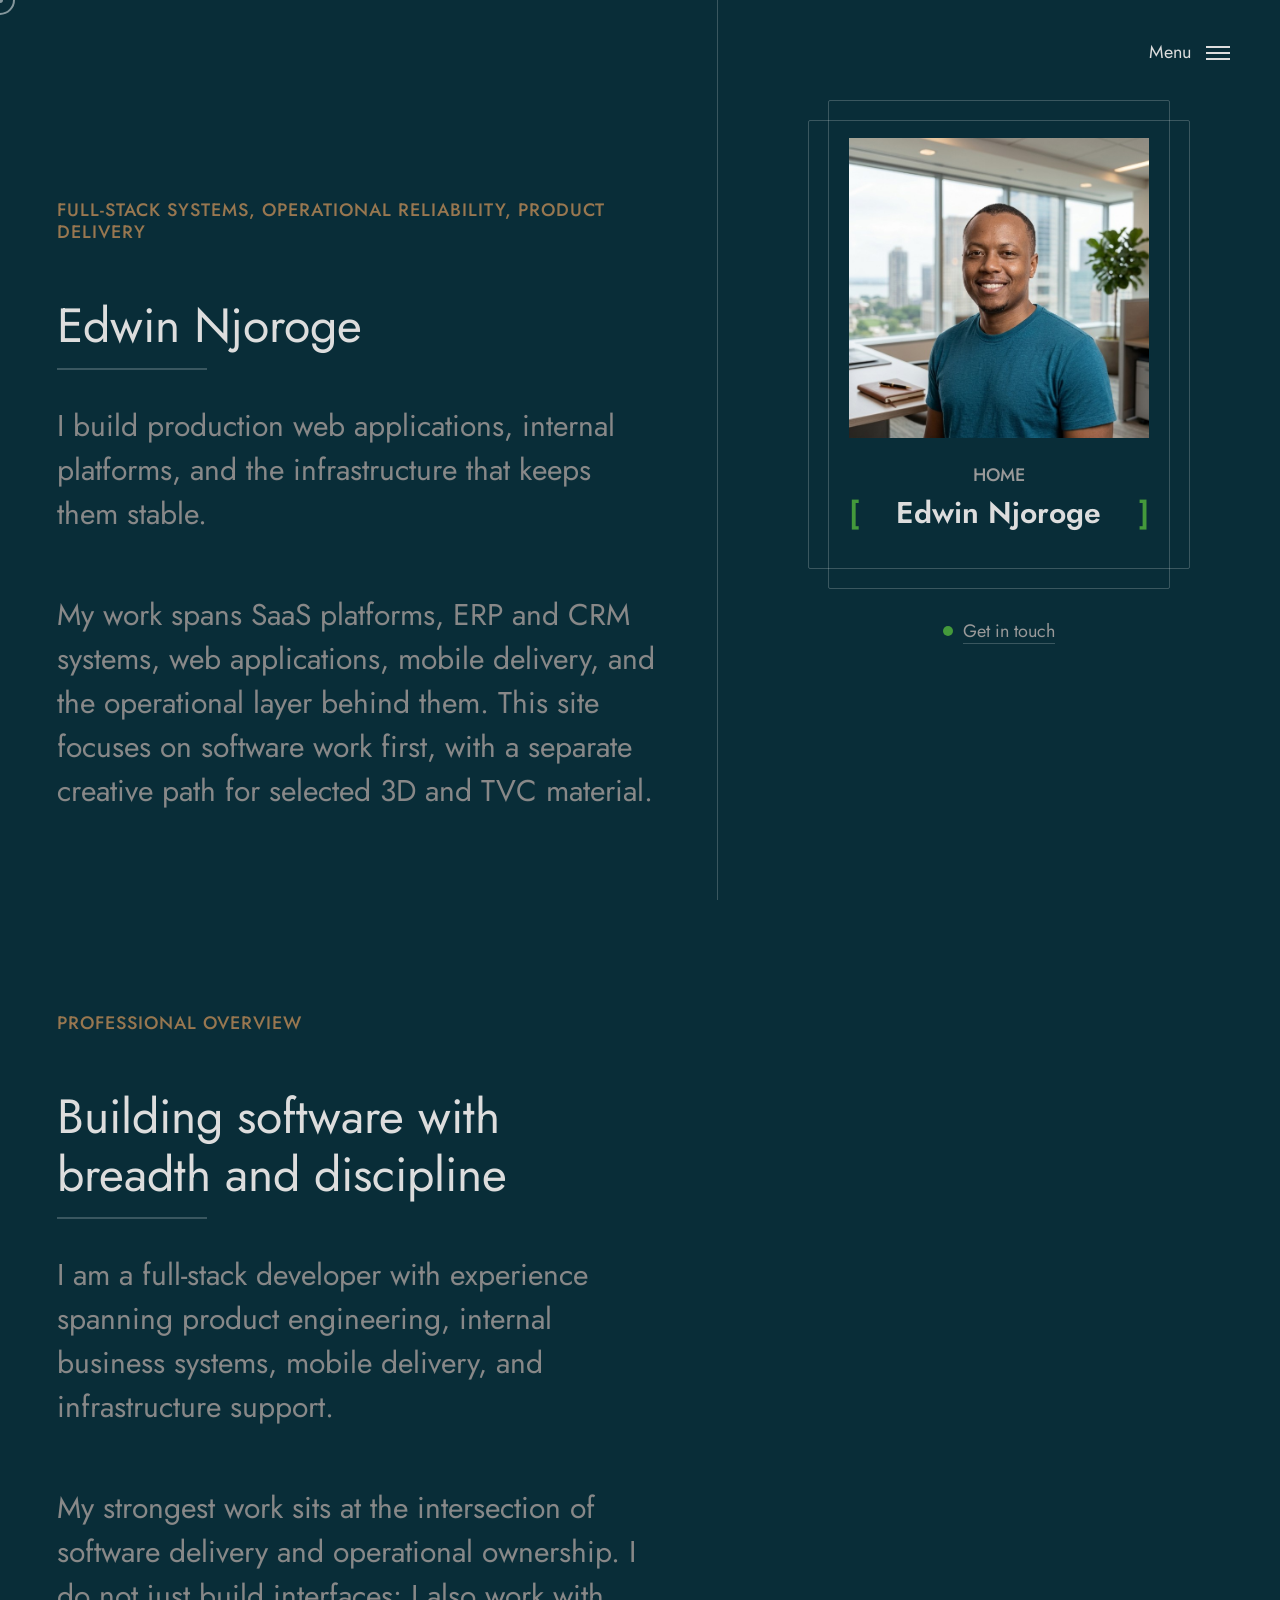
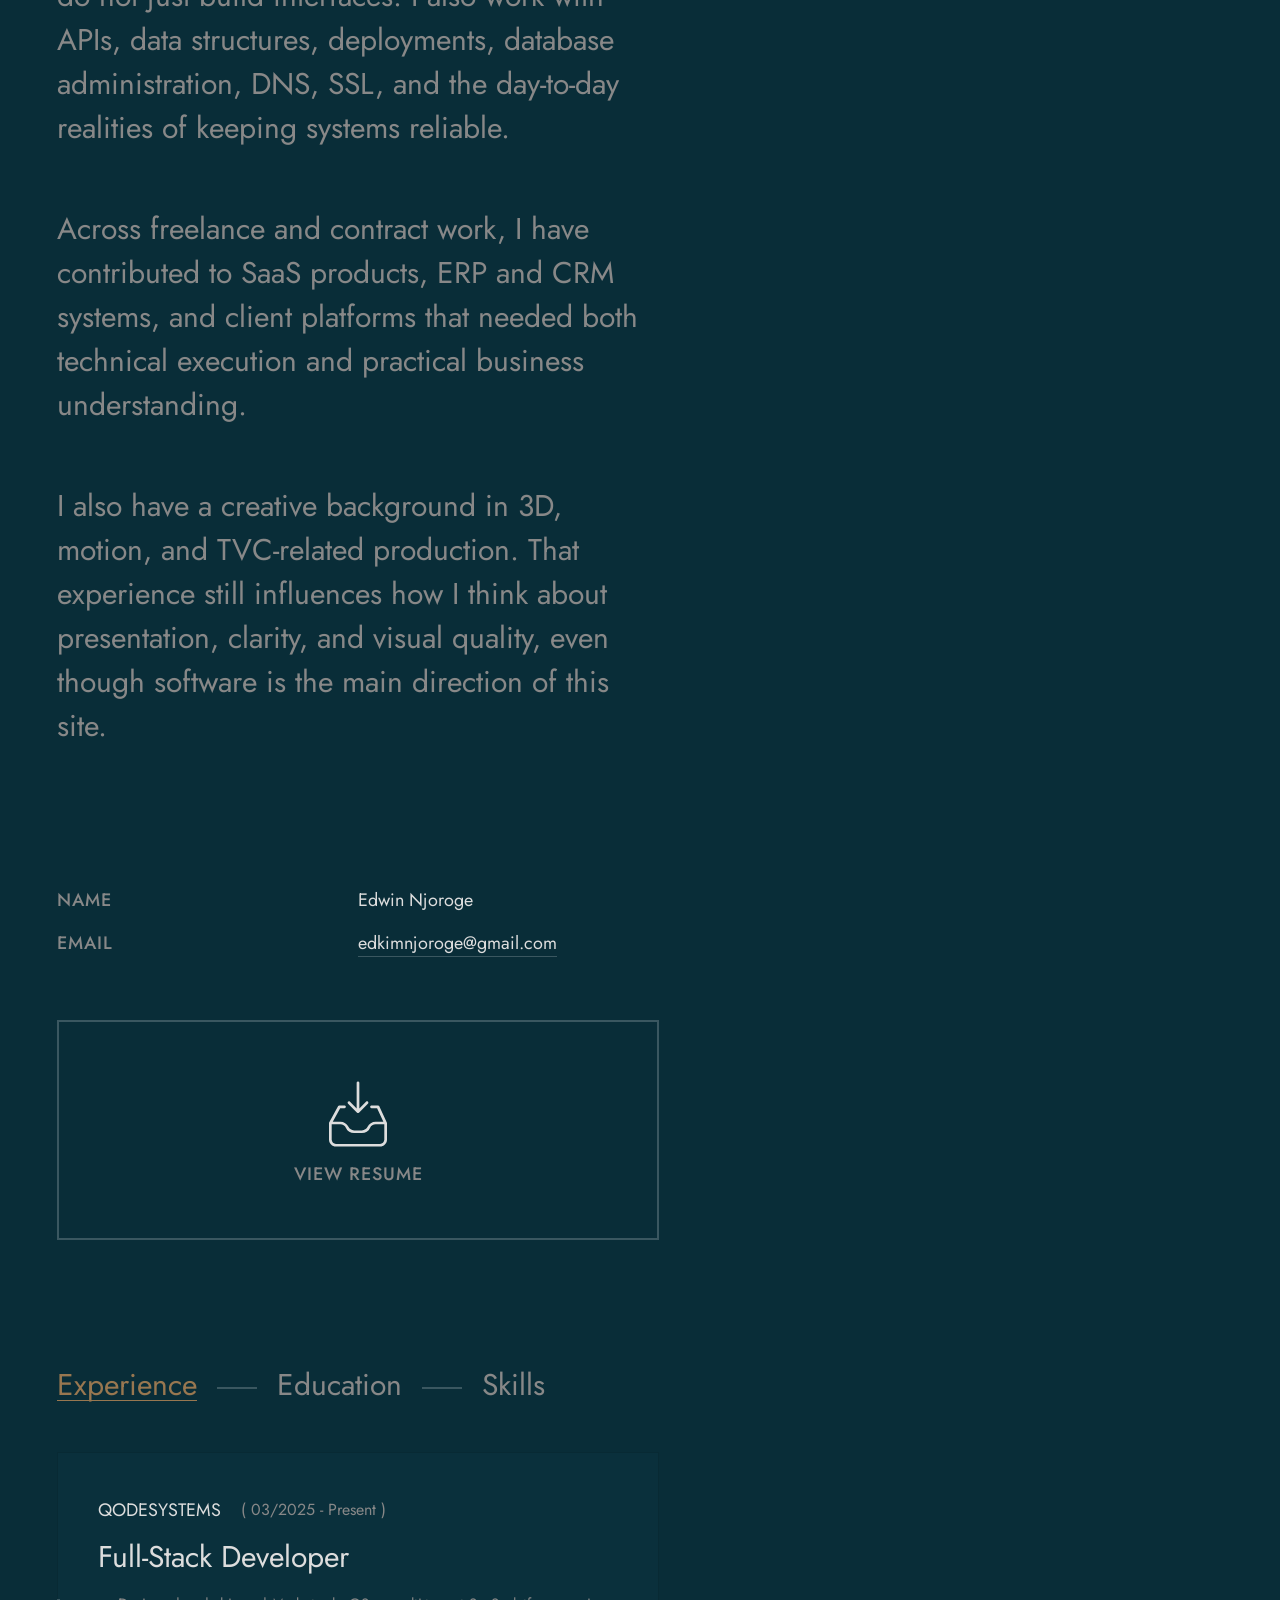
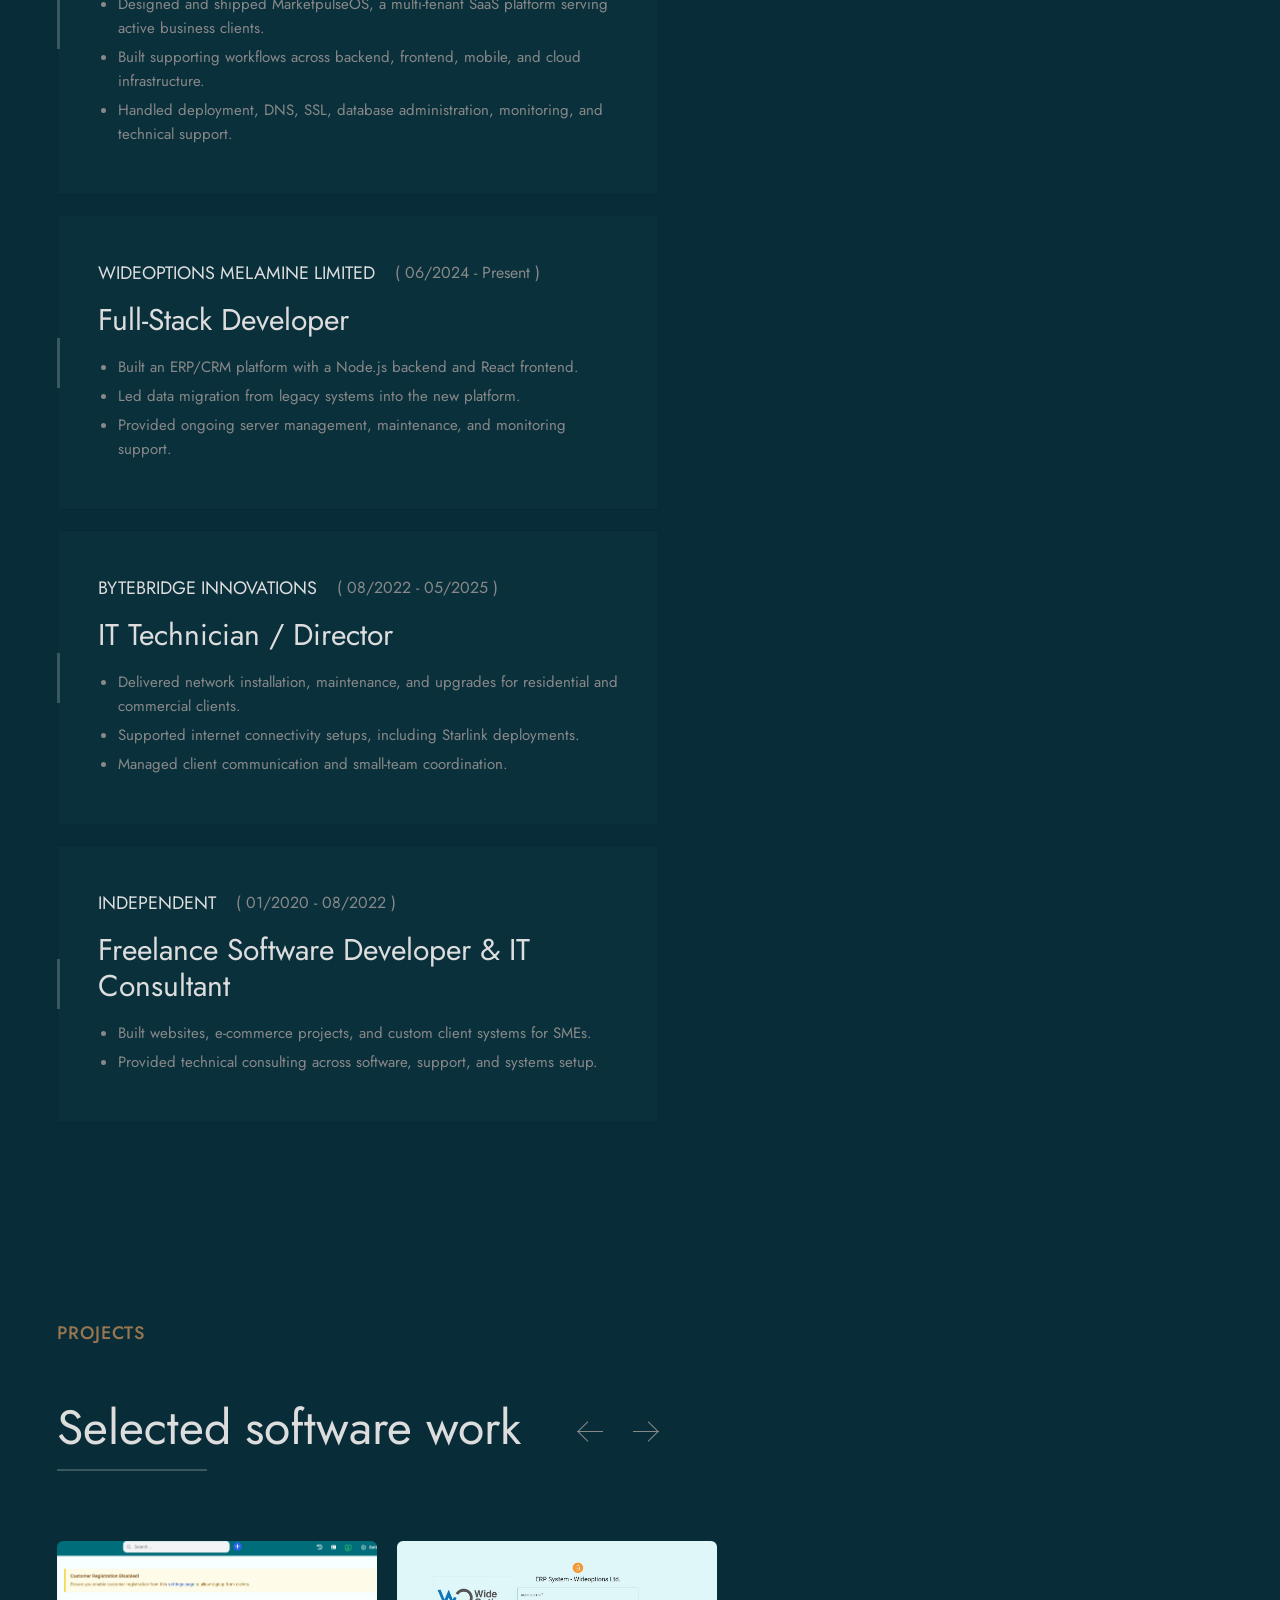
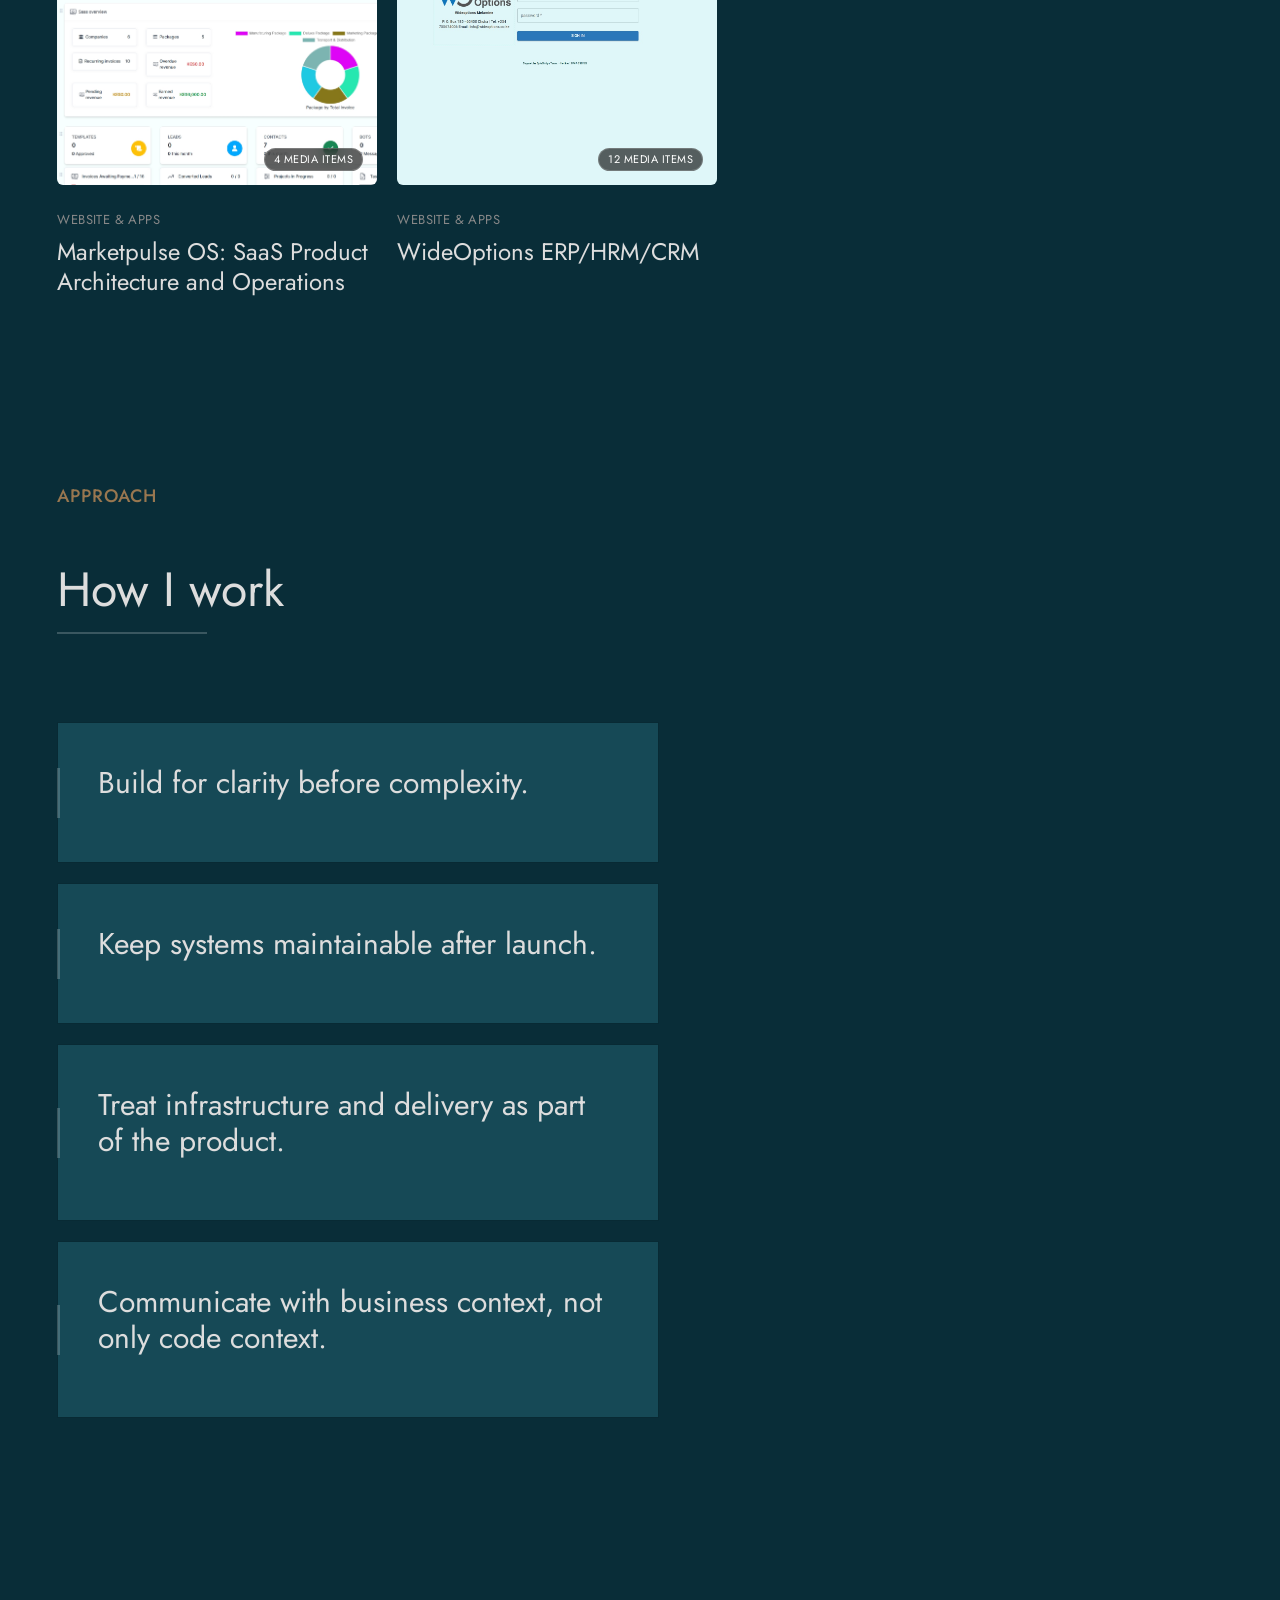
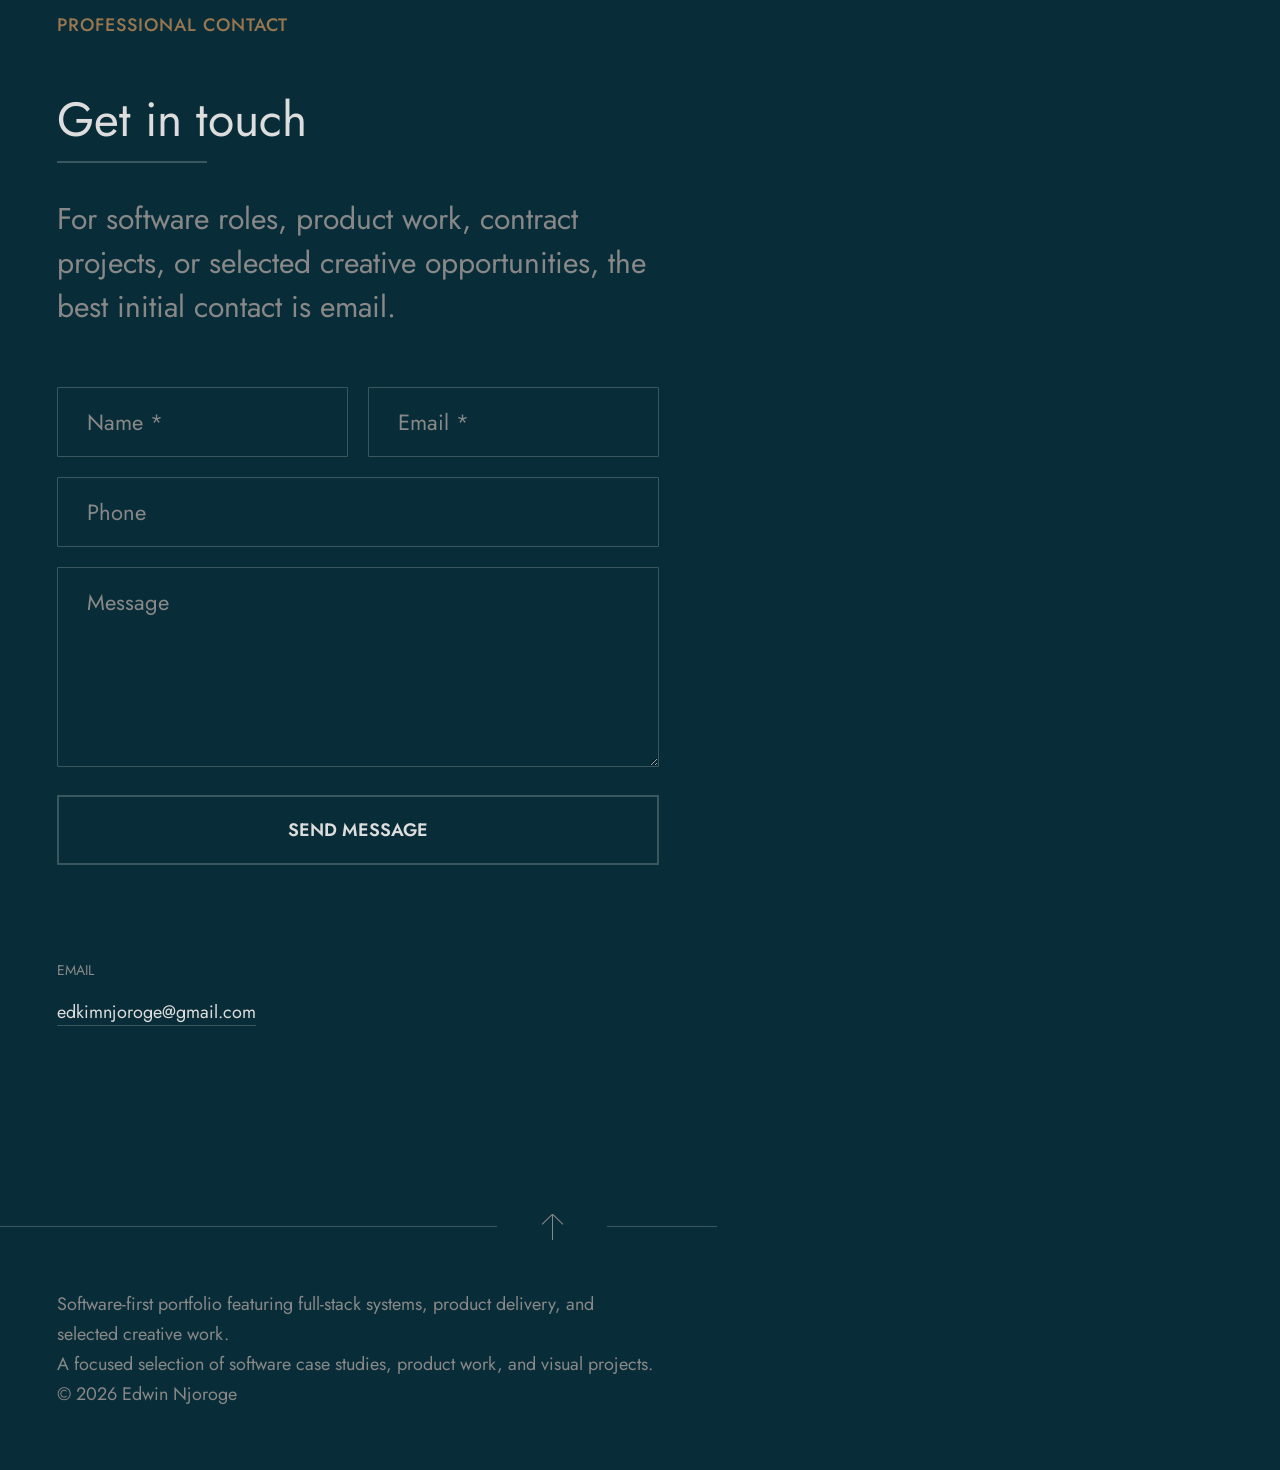
==== commit fd78dac0: "Polish portfolio content and theme controls" ====
--- a/index.html
+++ b/index.html
@@ -31,6 +31,18 @@
 </head>
 
 <body>
+<script>
+(function () {
+	try {
+		var theme = window.localStorage.getItem('edkimnjoroge-theme');
+		if (theme === 'light') {
+			document.body.classList.add('light');
+		} else if (theme === 'dark') {
+			document.body.classList.remove('light');
+		}
+	} catch (error) {}
+})();
+</script>
 
 
 <!-- Wrapper All -->
@@ -100,7 +112,7 @@
 							<div class="resumo_fn_main_title">
 								<h3 class="subtitle" data-i18n="about.eyebrow">About Me</h3>
 								<h3 class="title" data-i18n="about.title">Biography</h3>
-								<p class="desc" data-i18n="about.lead">I'm a Freelancer Front-end Developer with over 12 years of experience. I'm from San Francisco. I code and create web elements for amazing people around the world. I like work with new people. New people are new experiences.</p>
+								<p class="desc" data-i18n="about.lead">I am a full-stack developer with experience spanning product engineering, internal business systems, mobile delivery, and infrastructure support.</p>
 								<div id="about-paragraphs" style="margin-top: 15px;"></div>
 							</div>
 							<!-- /Main Title -->
@@ -272,7 +284,7 @@
 
 										<!-- Description -->
 										<div class="resumo_fn_desc">
-											<p>A freelance creative designer with a love for minimal design, clean typography and well-written code, located in San Francisco. Provide high quality and cost effective offshore web and software development services. Wide range of web and software development services across the world.</p>
+											<p>I work across software delivery, product implementation, and operational support, with additional experience in creative production and visual presentation.</p>
 										</div>
 
 									</div>
@@ -441,8 +453,8 @@
 				</div>
 				<div class="footer_content">
 					<div class="container">
-						<p><span data-i18n="site.footer.statement">Software-first portfolio with a dedicated secondary path for creative and TVC work.</span><br />
-						<span data-i18n="site.footer.copyright">Built as a fast static site for Cloudflare Pages.</span><br />
+						<p><span data-i18n="site.footer.statement">Software-first portfolio featuring full-stack systems, product delivery, and selected creative work.</span><br />
+						<span data-i18n="site.footer.copyright">A focused selection of software case studies, product work, and visual projects.</span><br />
 						&copy; 2026 Edwin Njoroge</p>
 					</div>
 				</div>
@@ -509,6 +521,7 @@
 			
 			<nav id="nav">
 				<h3 class="label">Menu</h3>
+				<div id="site-nav-controls" class="site-nav-controls"></div>
 				<ul>
 					<li><a href="#home" data-i18n="site.nav.home">Home</a></li>
 					<li><a href="#about" data-i18n="site.nav.about">About</a></li>
@@ -522,15 +535,8 @@
 			<div class="nav_footer">
 				<div class="social">
 					<ul>
-						<li><a href="#" target="_blank"><img src="svg/social/twitter.svg" alt="" class="fn__svg"></a></li>
-						<li><a href="#" target="_blank"><img src="svg/social/facebook.svg" alt="" class="fn__svg"></a></li>
-						<li><a href="#" target="_blank"><img src="svg/social/instagram.svg" alt="" class="fn__svg"></a></li>
-						<li><a href="#" target="_blank"><img src="svg/social/pinterest.svg" alt="" class="fn__svg"></a></li>
-						<li><a href="#" target="_blank"><img src="svg/social/behance.svg" alt="" class="fn__svg"></a></li>
+						<li><a href="https://www.linkedin.com/in/edkimnjoroge/?lipi=urn%3Ali%3Apage%3Ad_flagship3_feed%3Bn2iX%2FXzISM60jUJGxl2N6g%3D%3D" target="_blank" rel="noopener noreferrer"><img src="svg/social/linkedin.svg" alt="LinkedIn" class="fn__svg"></a></li>
 					</ul>
-				</div>
-				<div class="copyright">
-					<a href="https://frenify.com/" target="_blank">Developed by Frenify</a>
 				</div>
 			</div>
 			
--- a/css/style.css
+++ b/css/style.css
@@ -1209,6 +1209,7 @@
 }
 #portfolio .portfolio-carousel .modal_item{
 	cursor: pointer;
+	width: 320px;
 }
 #portfolio .portfolio-carousel .img_holder{
 	border-radius: 6px;
@@ -1281,16 +1282,28 @@
 	border-color: var(--mc);
 	color: var(--mc);
 }
-.site-language-switcher{
+.site-nav-controls{
 	padding: 10px 0 20px;
 	display: -webkit-flex;
 	display: -moz-flex;
 	display: -ms-flex;
 	display: -o-flex;
 	display: flex;
+	flex-wrap: wrap;
+	align-items: center;
+	gap: 20px;
+}
+.site-language-switcher,
+.site-theme-switcher{
+	display: -webkit-flex;
+	display: -moz-flex;
+	display: -ms-flex;
+	display: -o-flex;
+	display: flex;
 	gap: 15px;
 }
-.site-language-switcher .lang-btn{
+.site-language-switcher .lang-btn,
+.site-theme-switcher .theme-btn{
 	background: none;
 	border: none;
 	border-bottom: 2px solid transparent;
@@ -1304,9 +1317,17 @@
 	transition: all .3s ease;
 }
 .site-language-switcher .lang-btn.active,
-.site-language-switcher .lang-btn:hover{
+.site-language-switcher .lang-btn:hover,
+.site-language-switcher .lang-btn:focus-visible,
+.site-theme-switcher .theme-btn.active,
+.site-theme-switcher .theme-btn:hover,
+.site-theme-switcher .theme-btn:focus-visible{
 	color: var(--mc);
 	border-bottom-color: var(--mc);
+}
+.site-language-switcher .lang-btn:focus-visible,
+.site-theme-switcher .theme-btn:focus-visible{
+	outline: none;
 }
 #portfolio .my__nav{
 	position: absolute;
@@ -2423,6 +2444,8 @@
 body.light .resumo_fn_navigation{background-color: #fff;}
 body.light .resumo_fn_nav_overlay{background-color: #eee;}
 body.light #nav .label{color: #777;}
+body.light .site-language-switcher .lang-btn,
+body.light .site-theme-switcher .theme-btn{color: #666;}
 body.light #nav ul a{color: #333;}
 body.light #nav ul a:hover{color: var(--mc);}
 body.light .resumo_fn_navigation .social a{background-color: rgba(0,0,0,.05);color: #333;}
@@ -3192,6 +3215,11 @@
 		border-bottom-color: transparent;
 	}
 }
+@media(max-width: 699px){
+	#portfolio .portfolio-carousel .modal_item{
+		width: auto;
+	}
+}
 @media(max-width: 370px){
 	.fn__nav .text{display: none;}
 }
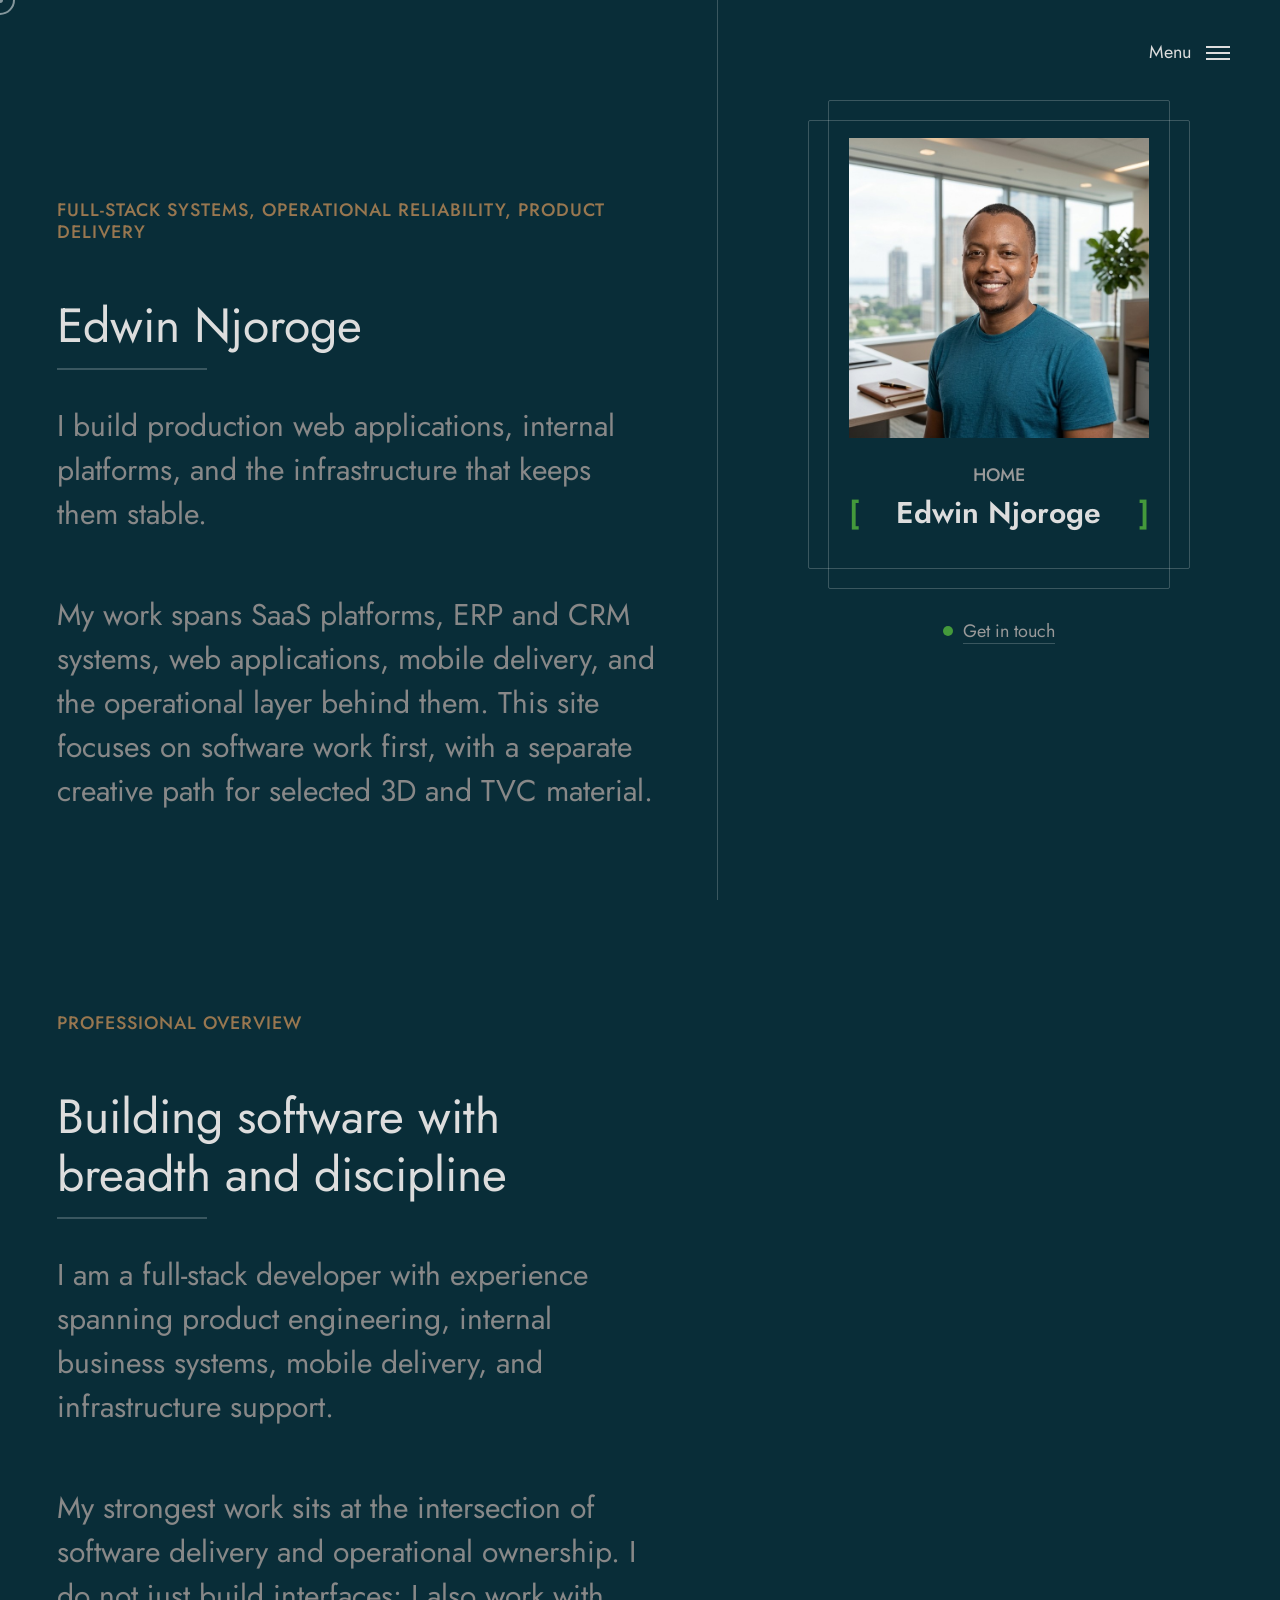
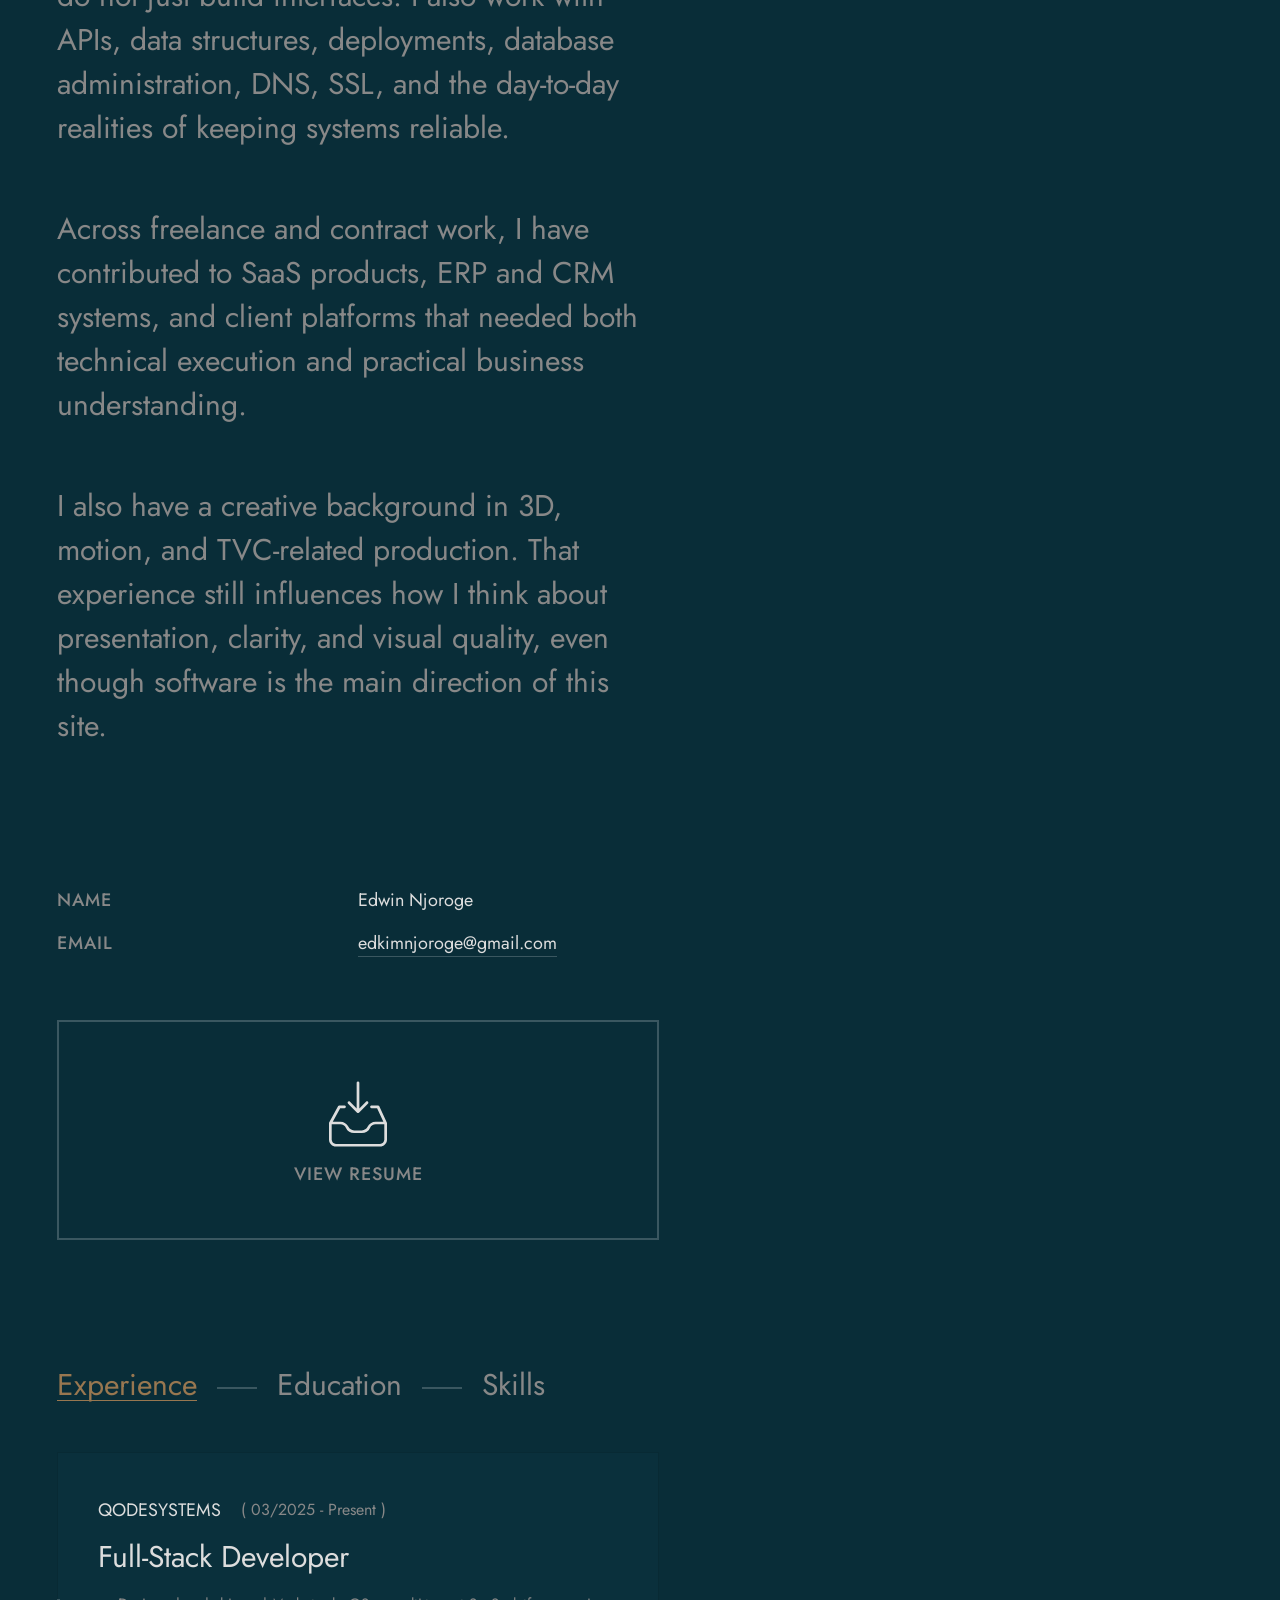
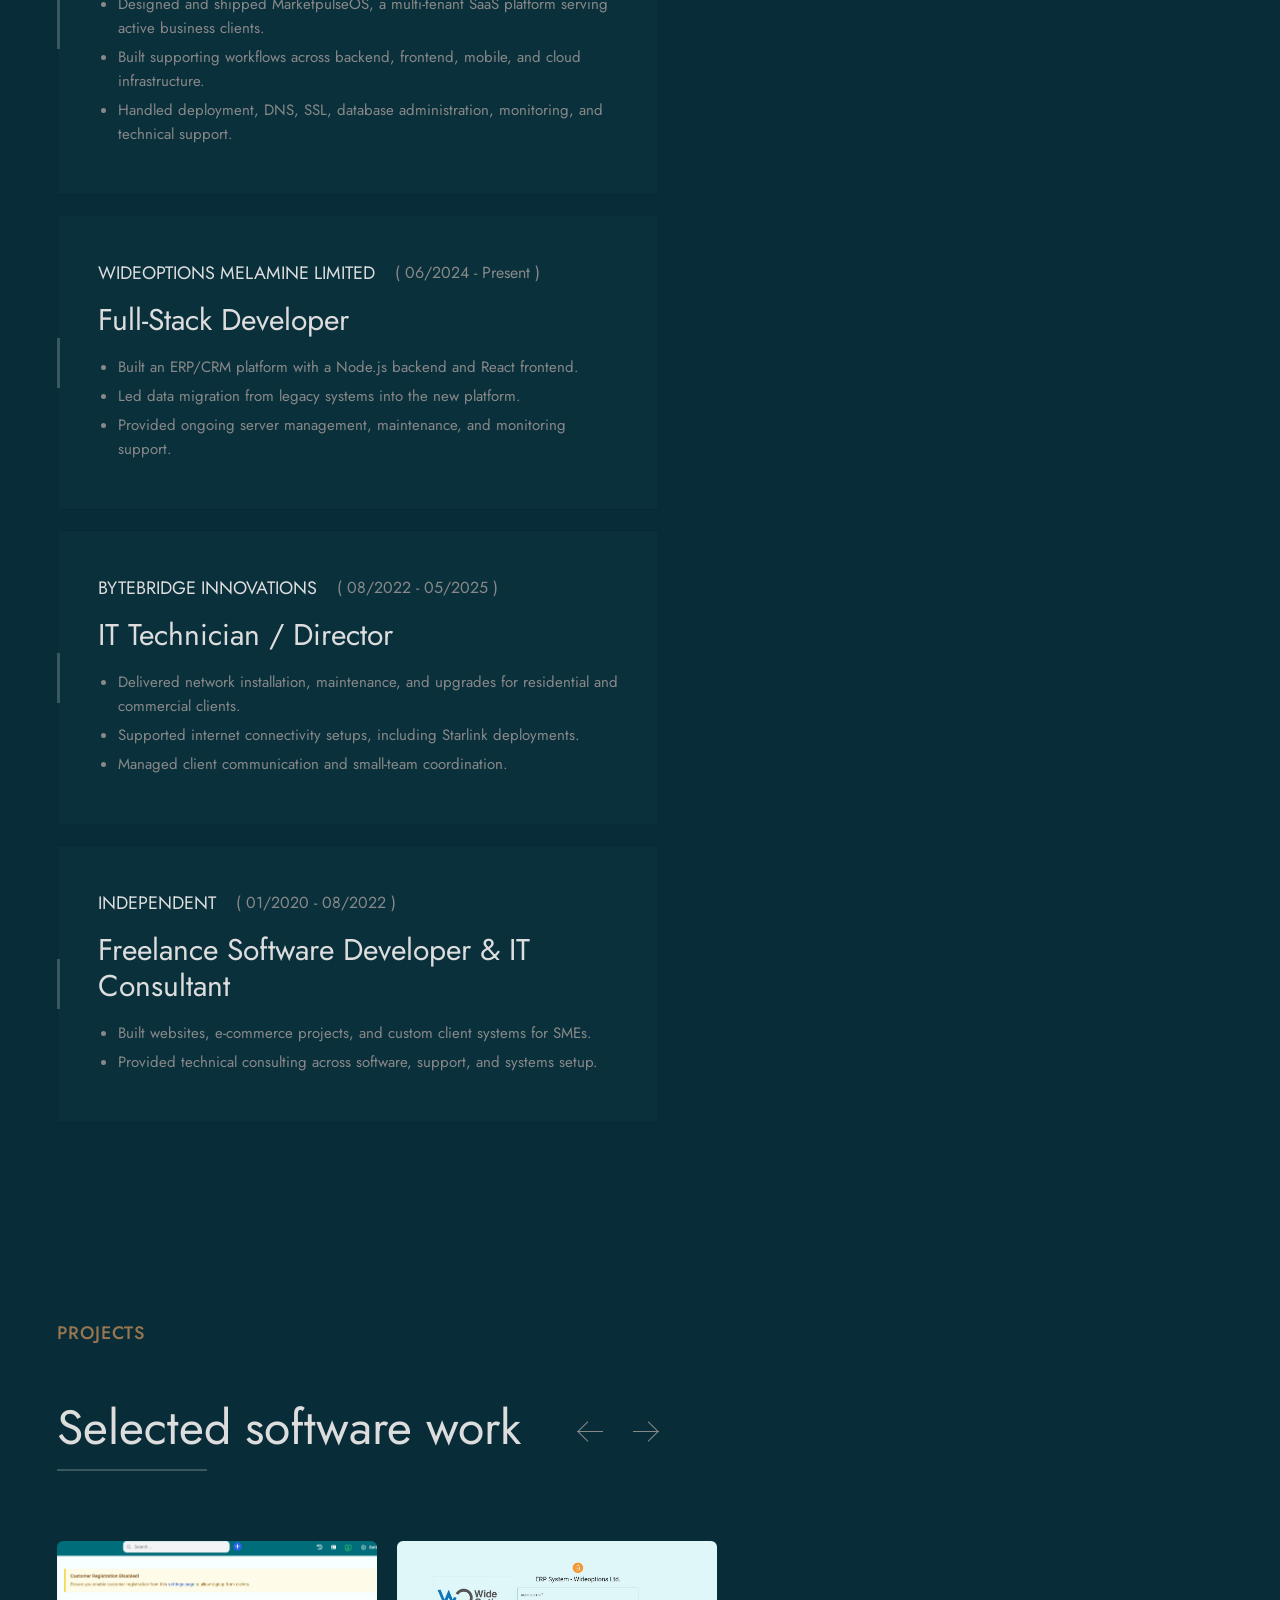
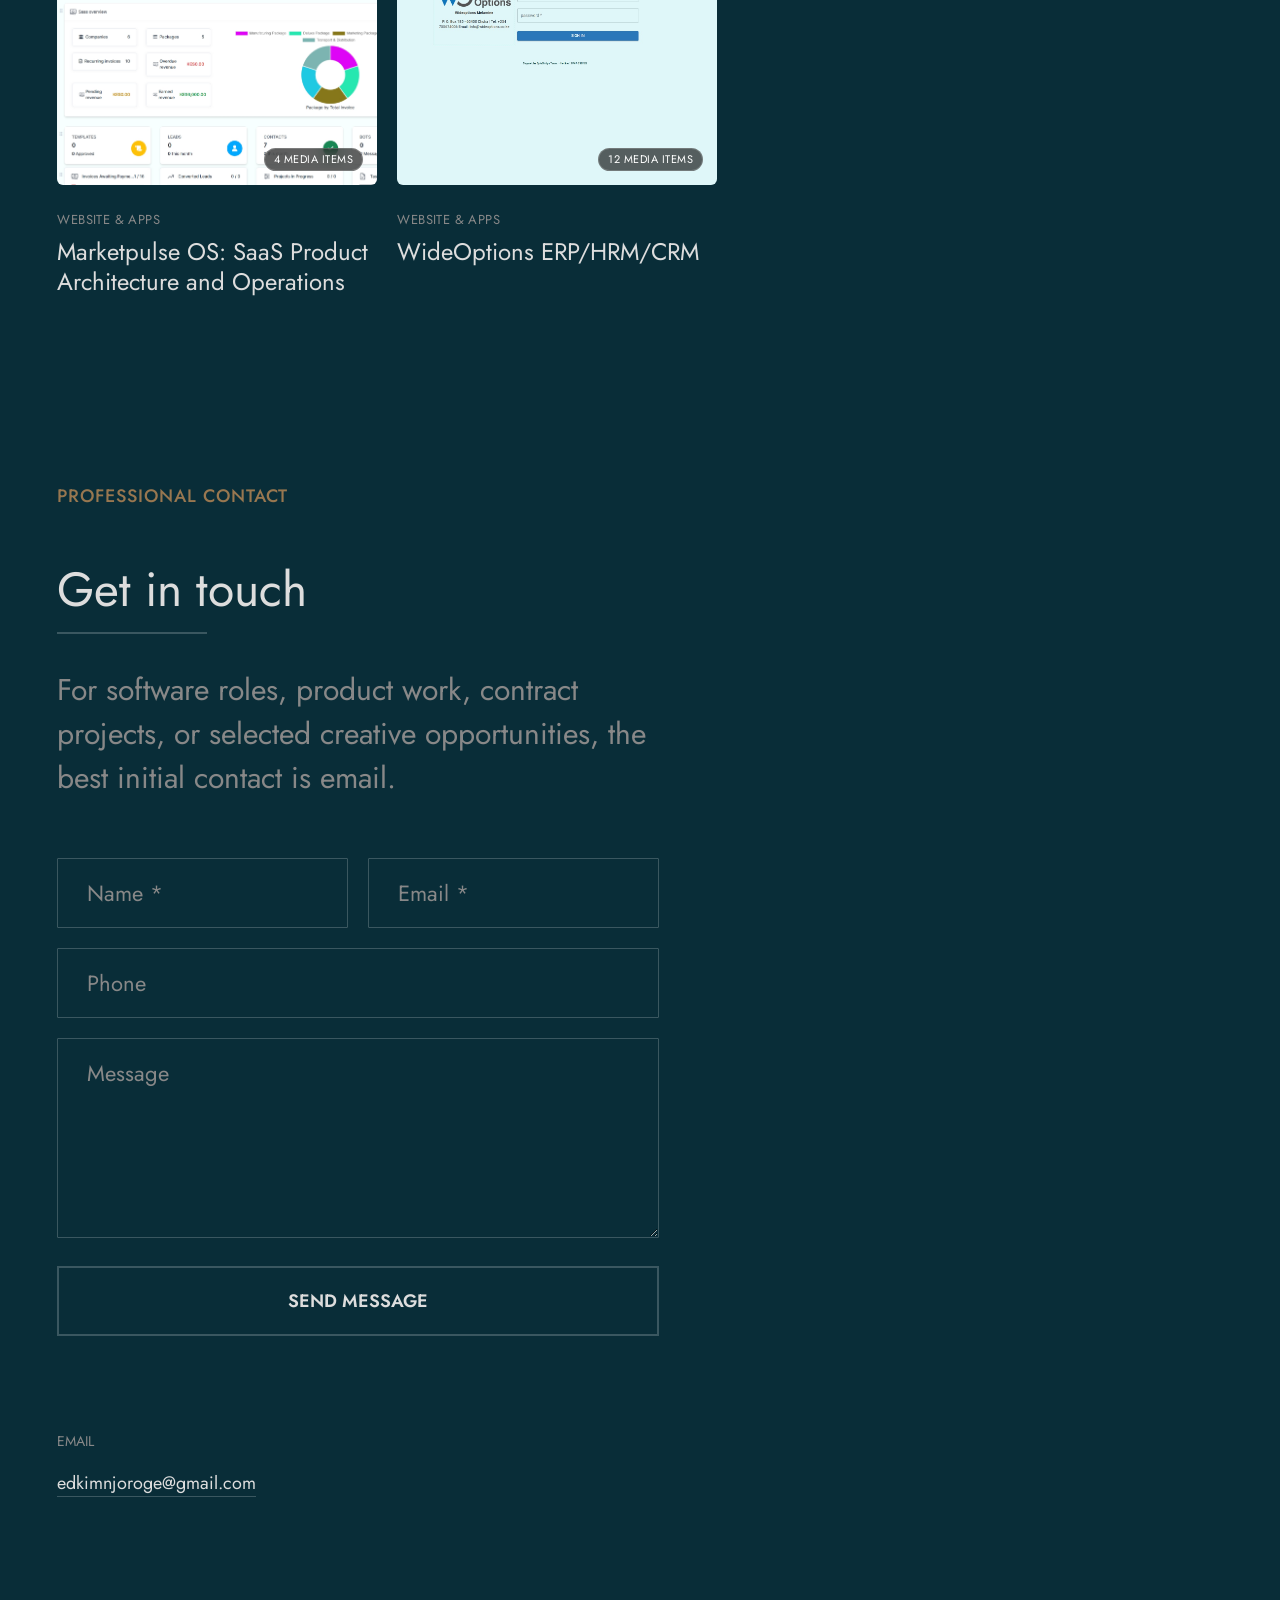
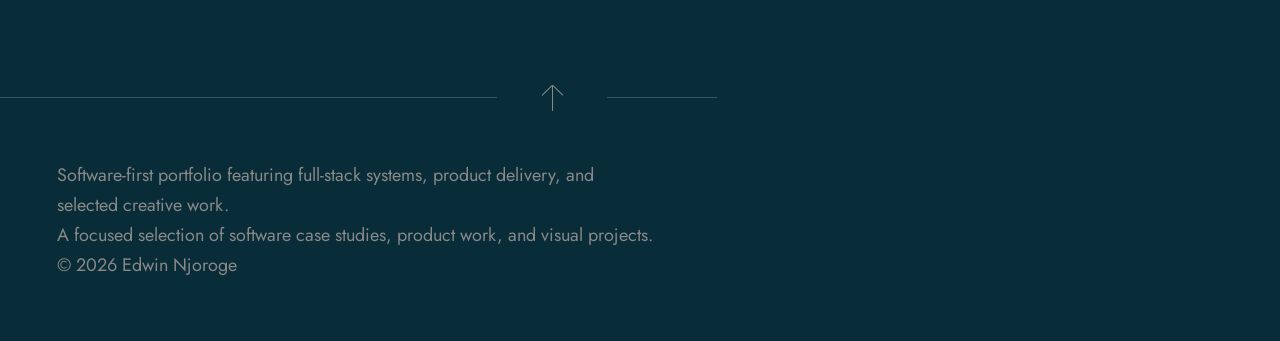
==== commit 0efbd252: "Remove approach section" ====
--- a/index.html
+++ b/index.html
@@ -14,6 +14,7 @@
 <meta name="viewport" content="width=device-width, initial-scale=1, maximum-scale=1">
 
 <title data-i18n="site.pageTitles.home">Edwin Njoroge | Full-Stack Developer</title>
+<link rel="icon" type="image/png" href="favicon.png">
 
 <!-- Google Fonts -->
 <link rel="preconnect" href="https://fonts.googleapis.com">
@@ -332,54 +333,6 @@
 
 				</section>
 				<!-- /Portfolio Section -->
-				<!-- Services Section -->
-				<section id="services">
-					<div class="container">
-						<div class="roww">
-							<!-- Main Title -->
-							<div class="resumo_fn_main_title">
-								<h3 class="subtitle" data-i18n="about.principlesEyebrow">Approach</h3>
-								<h3 class="title" data-i18n="about.principlesTitle">How I work</h3>
-							</div>
-							<!-- /Main Title -->
-							<!-- Services List (Principles) -->
-							<div class="resumo_fn_service_list">
-								<ul>
-									<li>
-										<div class="item">
-											<div class="item_left">
-												<h3 data-i18n="about.principles.0">Build for clarity before complexity.</h3>
-											</div>
-										</div>
-									</li>
-									<li>
-										<div class="item">
-											<div class="item_left">
-												<h3 data-i18n="about.principles.1">Keep systems maintainable after launch.</h3>
-											</div>
-										</div>
-									</li>
-									<li>
-										<div class="item">
-											<div class="item_left">
-												<h3 data-i18n="about.principles.2">Treat infrastructure and delivery as part of the product.</h3>
-											</div>
-										</div>
-									</li>
-									<li>
-										<div class="item">
-											<div class="item_left">
-												<h3 data-i18n="about.principles.3">Communicate with business context, not only code context.</h3>
-											</div>
-										</div>
-									</li>
-								</ul>
-							</div>
-						</div>
-					</div>
-				</section>
-				<!-- /Services Section -->
-
 				<!-- Contact Section -->
 				<section id="contact">
 					<div class="container">
@@ -527,7 +480,6 @@
 					<li><a href="#about" data-i18n="site.nav.about">About</a></li>
 					<li><a href="#portfolio" data-i18n="site.nav.projects" data-portfolio-mode="software">Portfolio</a></li>
 					<li><a href="#portfolio" data-i18n="site.nav.creative" data-portfolio-mode="creative">Creative</a></li>
-					<li><a href="#services" data-i18n="about.principlesEyebrow">Approach</a></li>
 					<li><a href="#contact" data-i18n="site.nav.contact">Contact</a></li>
 				</ul>
 			</nav>
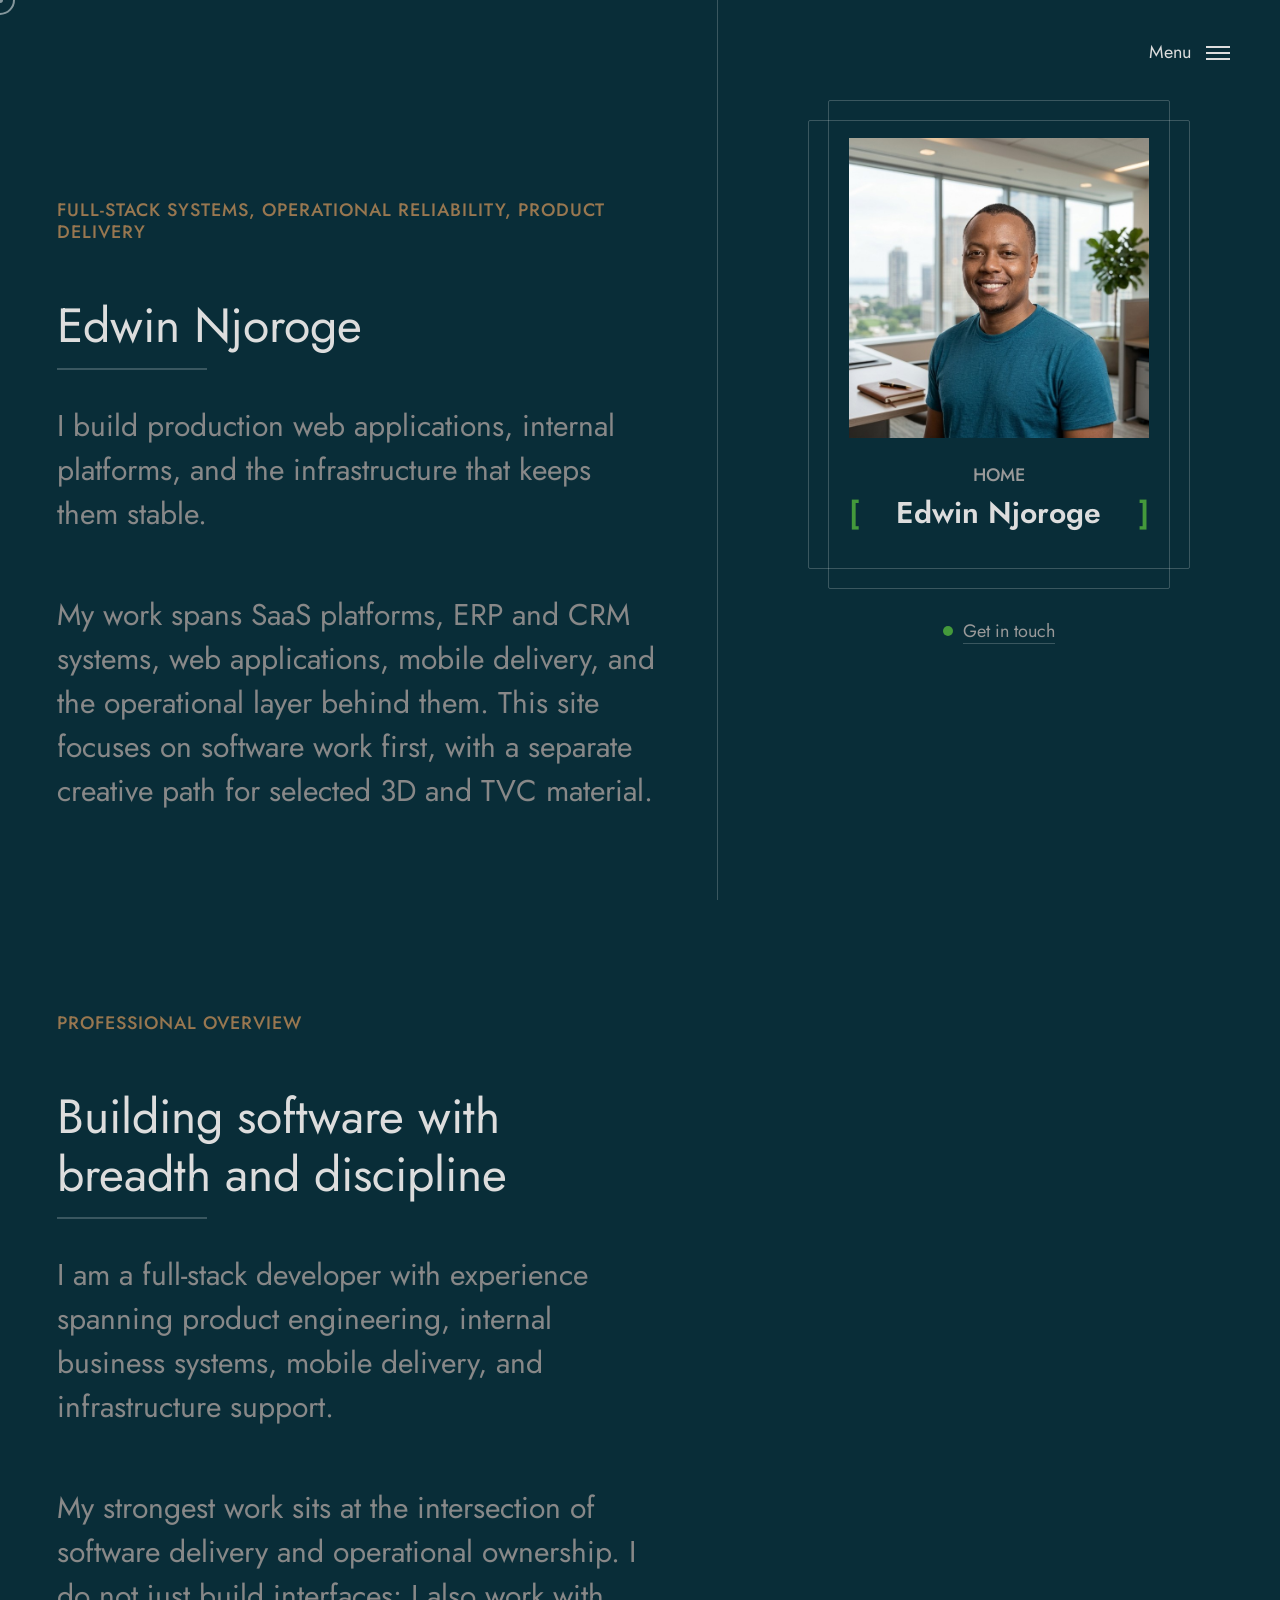
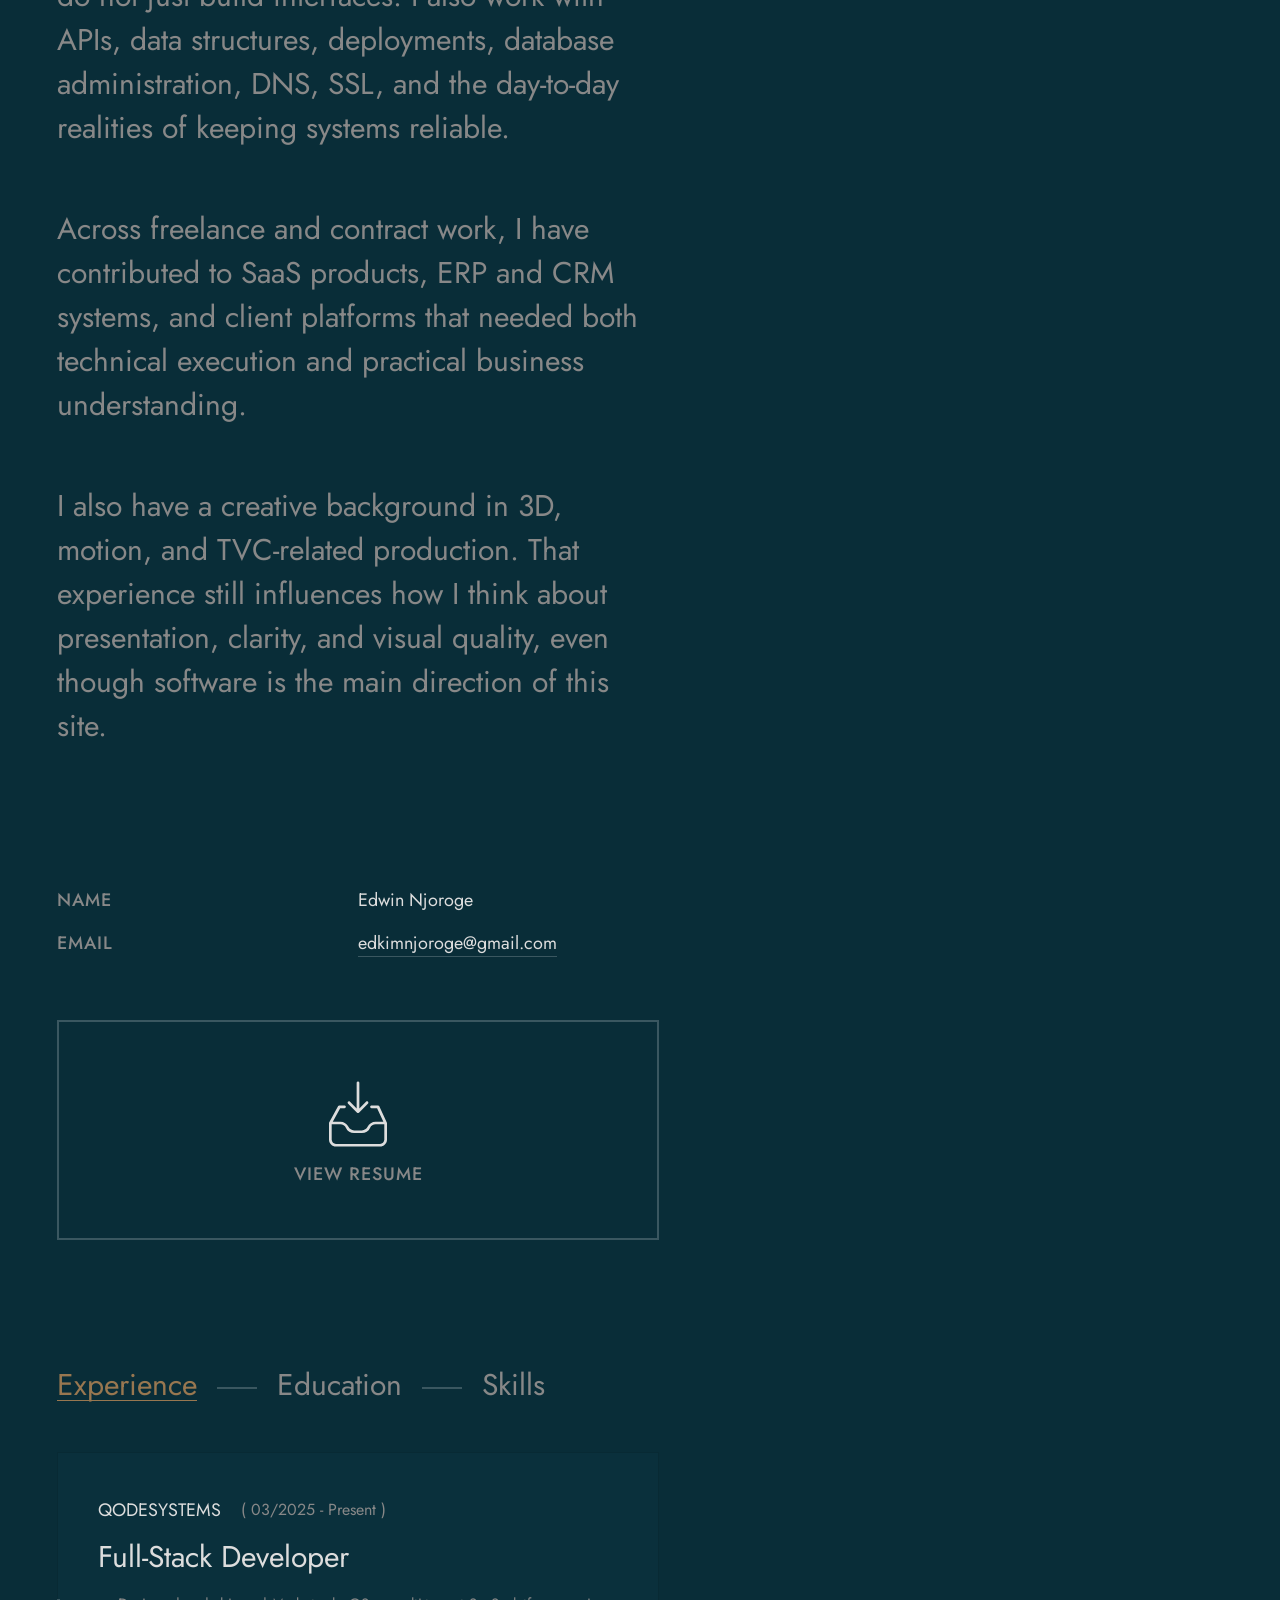
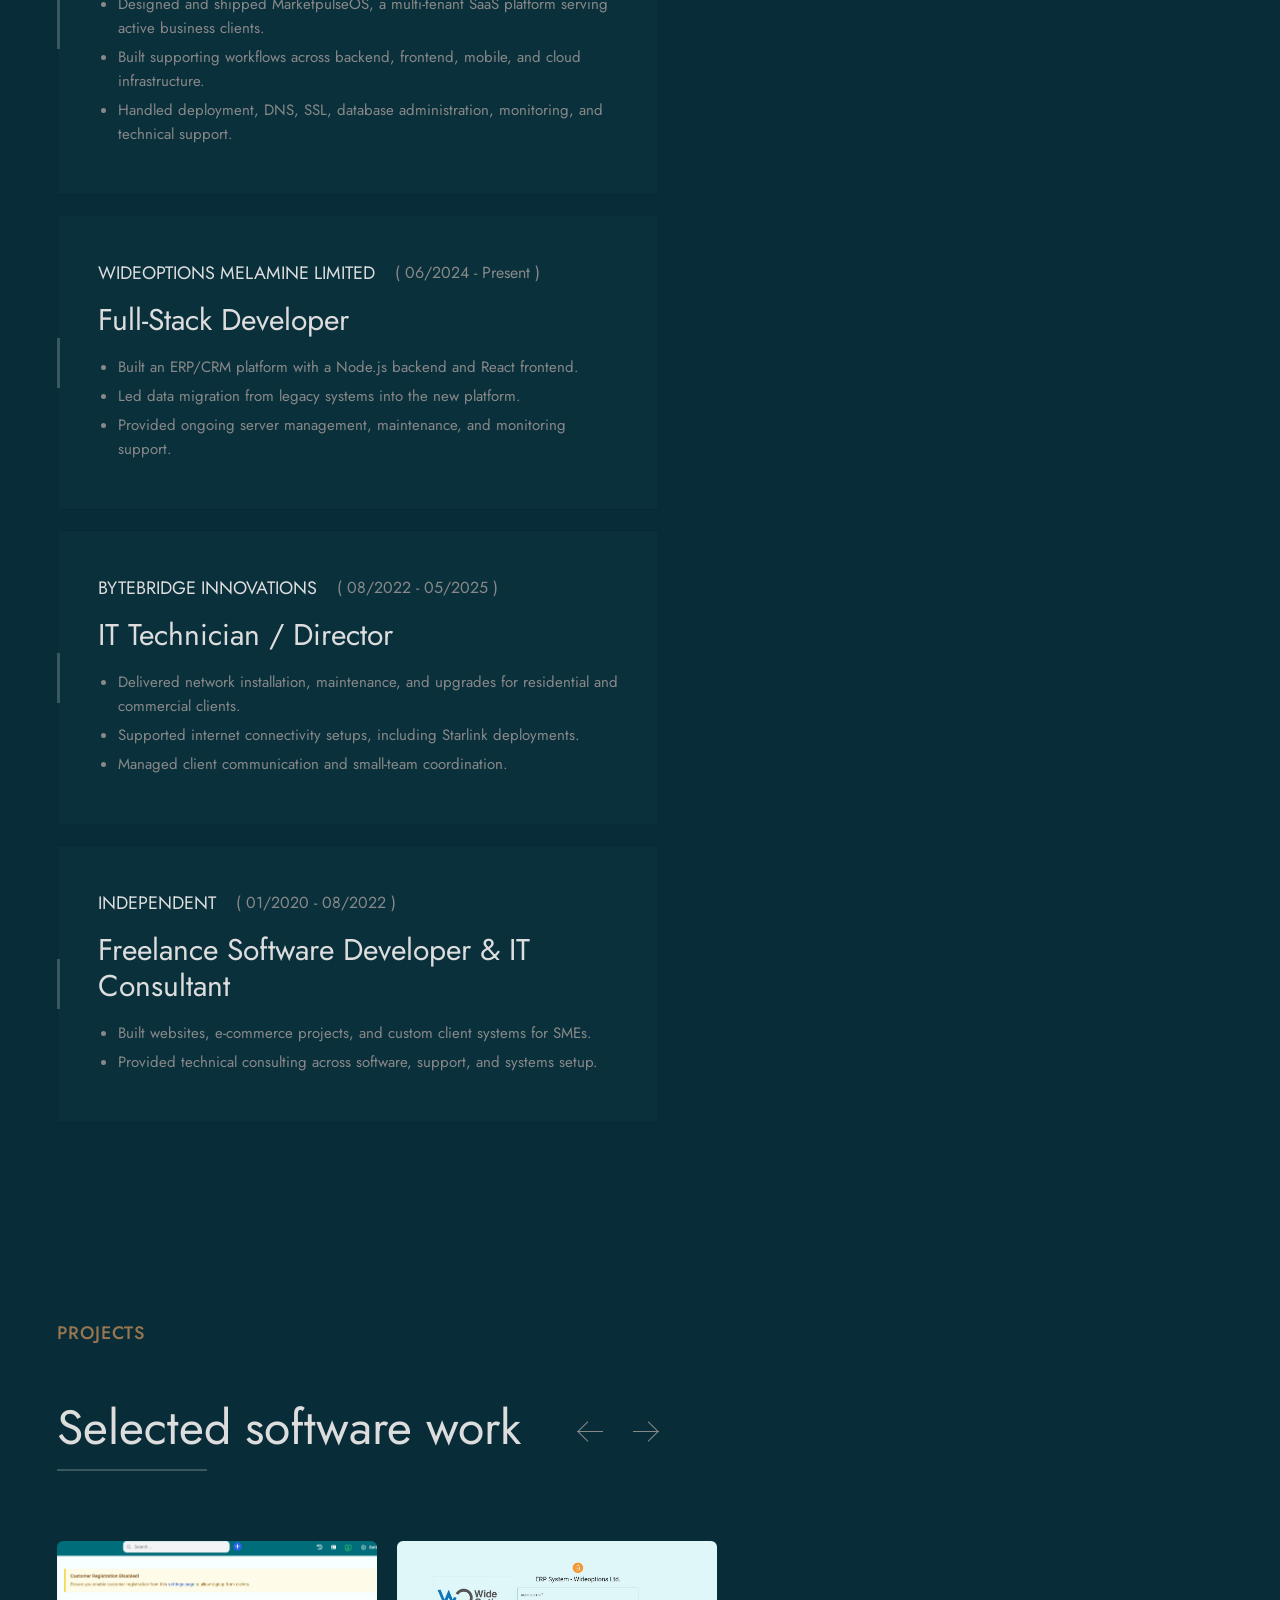
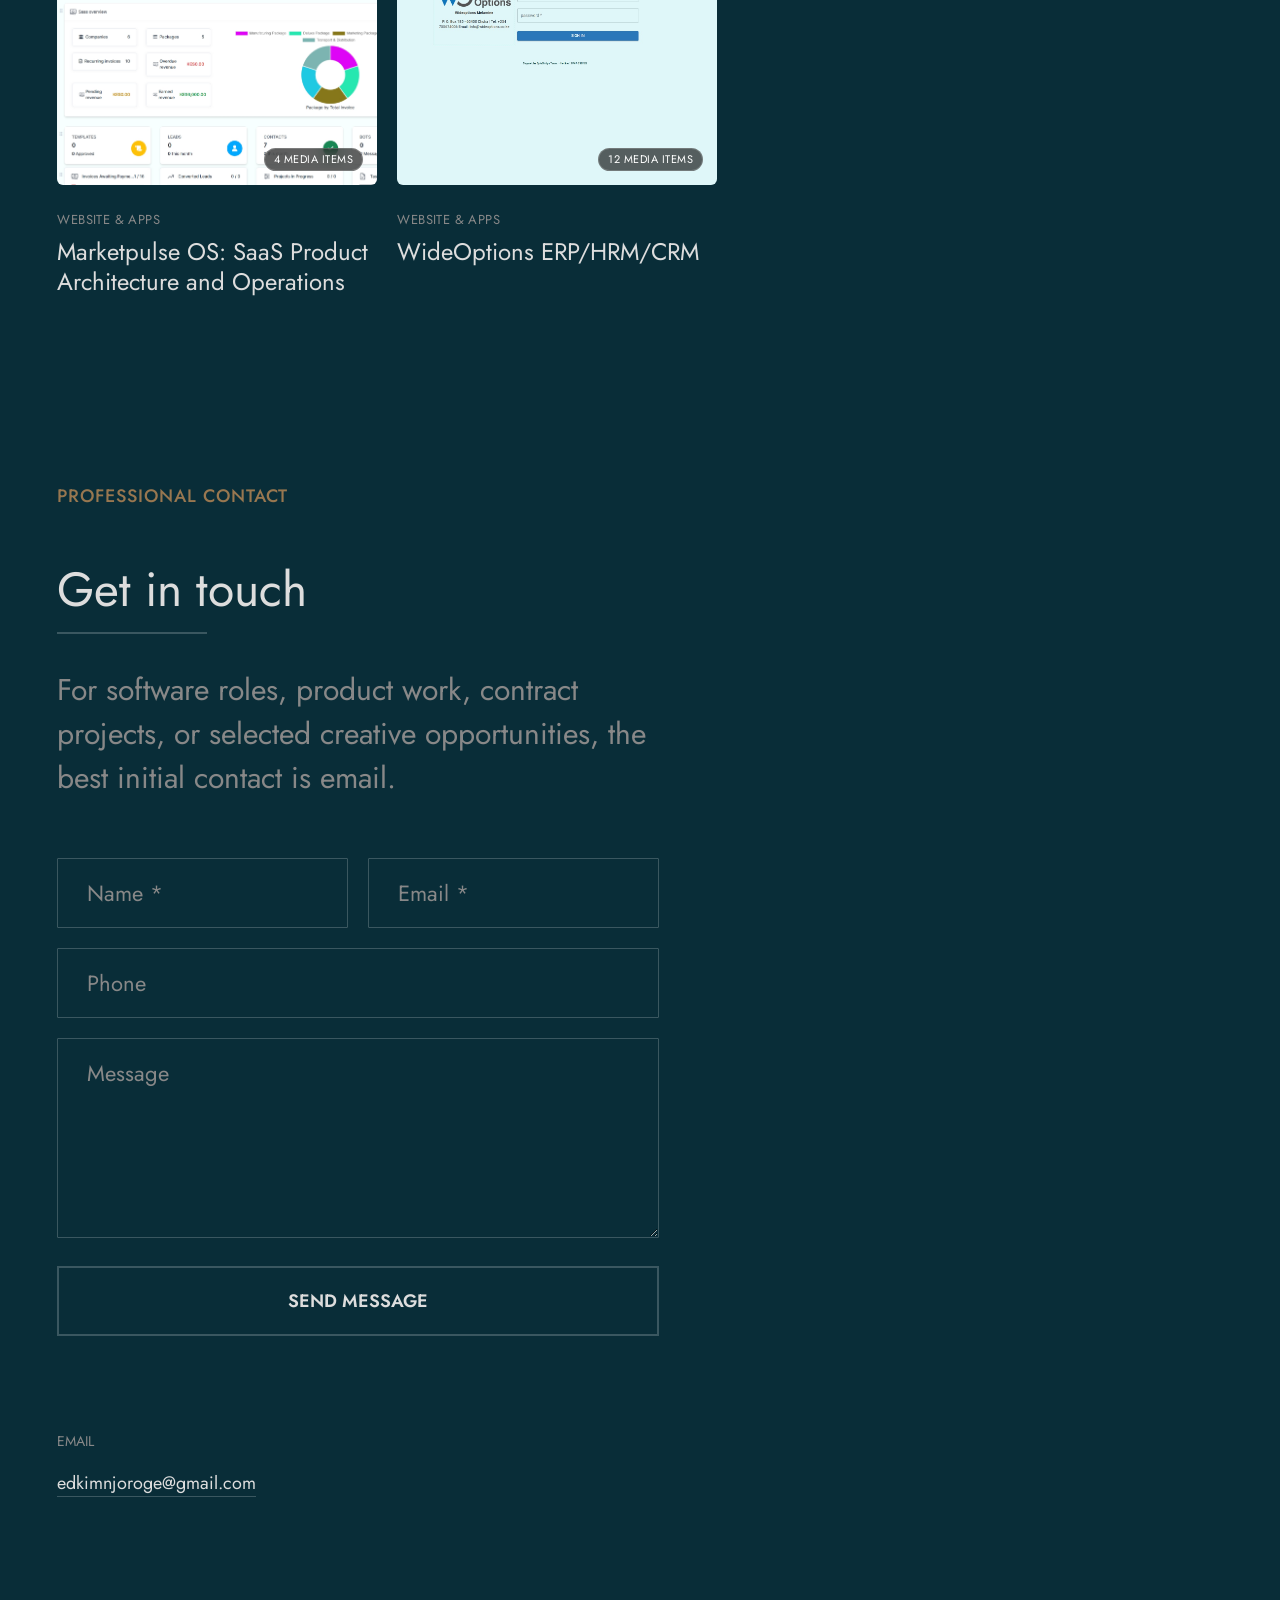
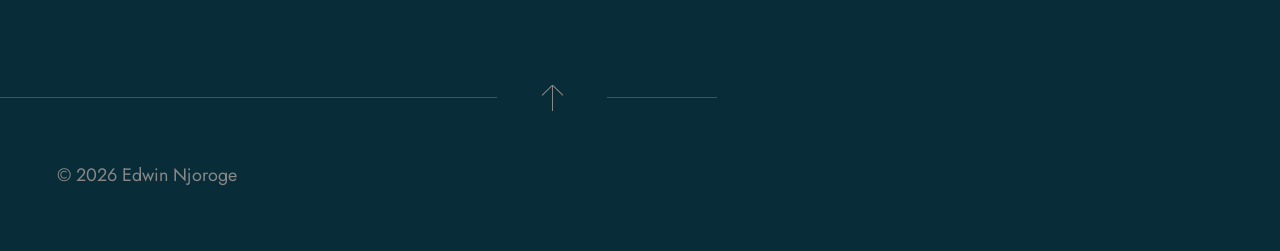
==== commit 0416f301: "Remove footer copy from published site" ====
--- a/index.html
+++ b/index.html
@@ -406,9 +406,7 @@
 				</div>
 				<div class="footer_content">
 					<div class="container">
-						<p><span data-i18n="site.footer.statement">Software-first portfolio featuring full-stack systems, product delivery, and selected creative work.</span><br />
-						<span data-i18n="site.footer.copyright">A focused selection of software case studies, product work, and visual projects.</span><br />
-						&copy; 2026 Edwin Njoroge</p>
+						<p>&copy; 2026 Edwin Njoroge</p>
 					</div>
 				</div>
 			</footer>
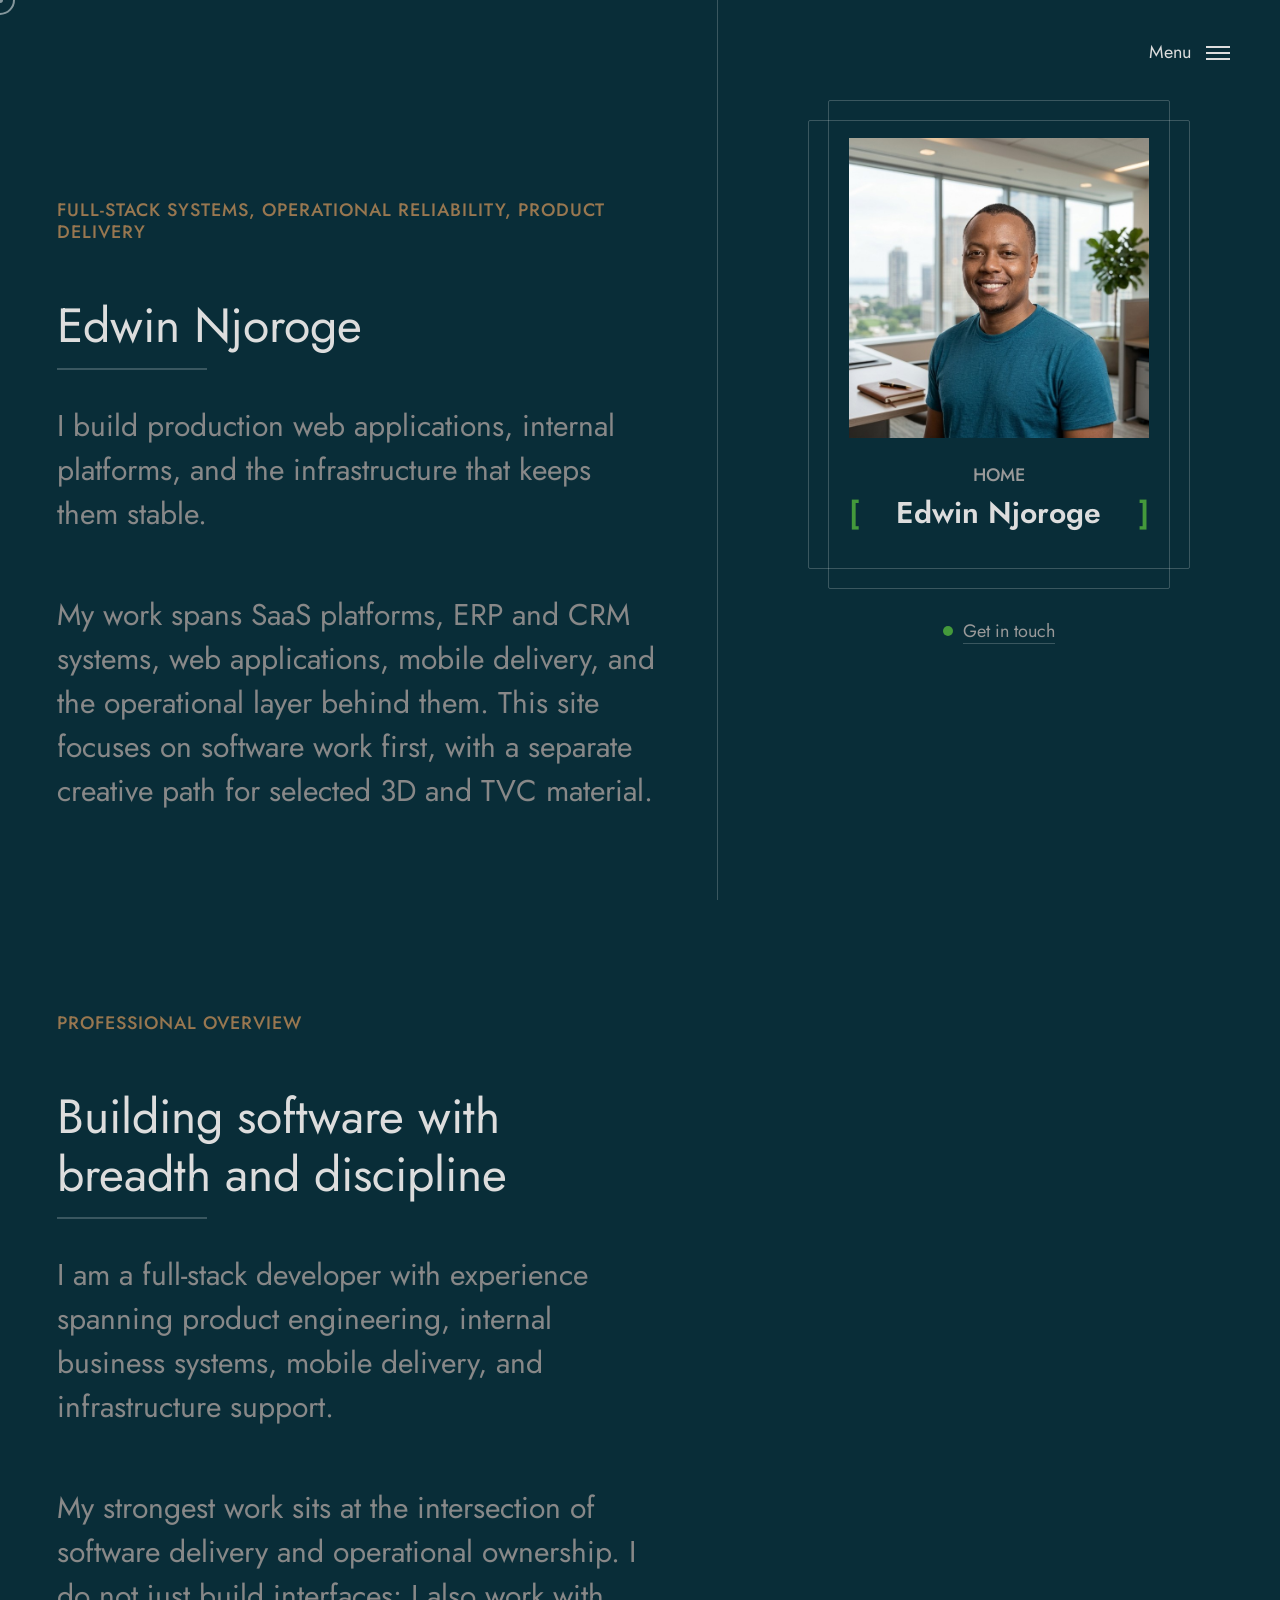
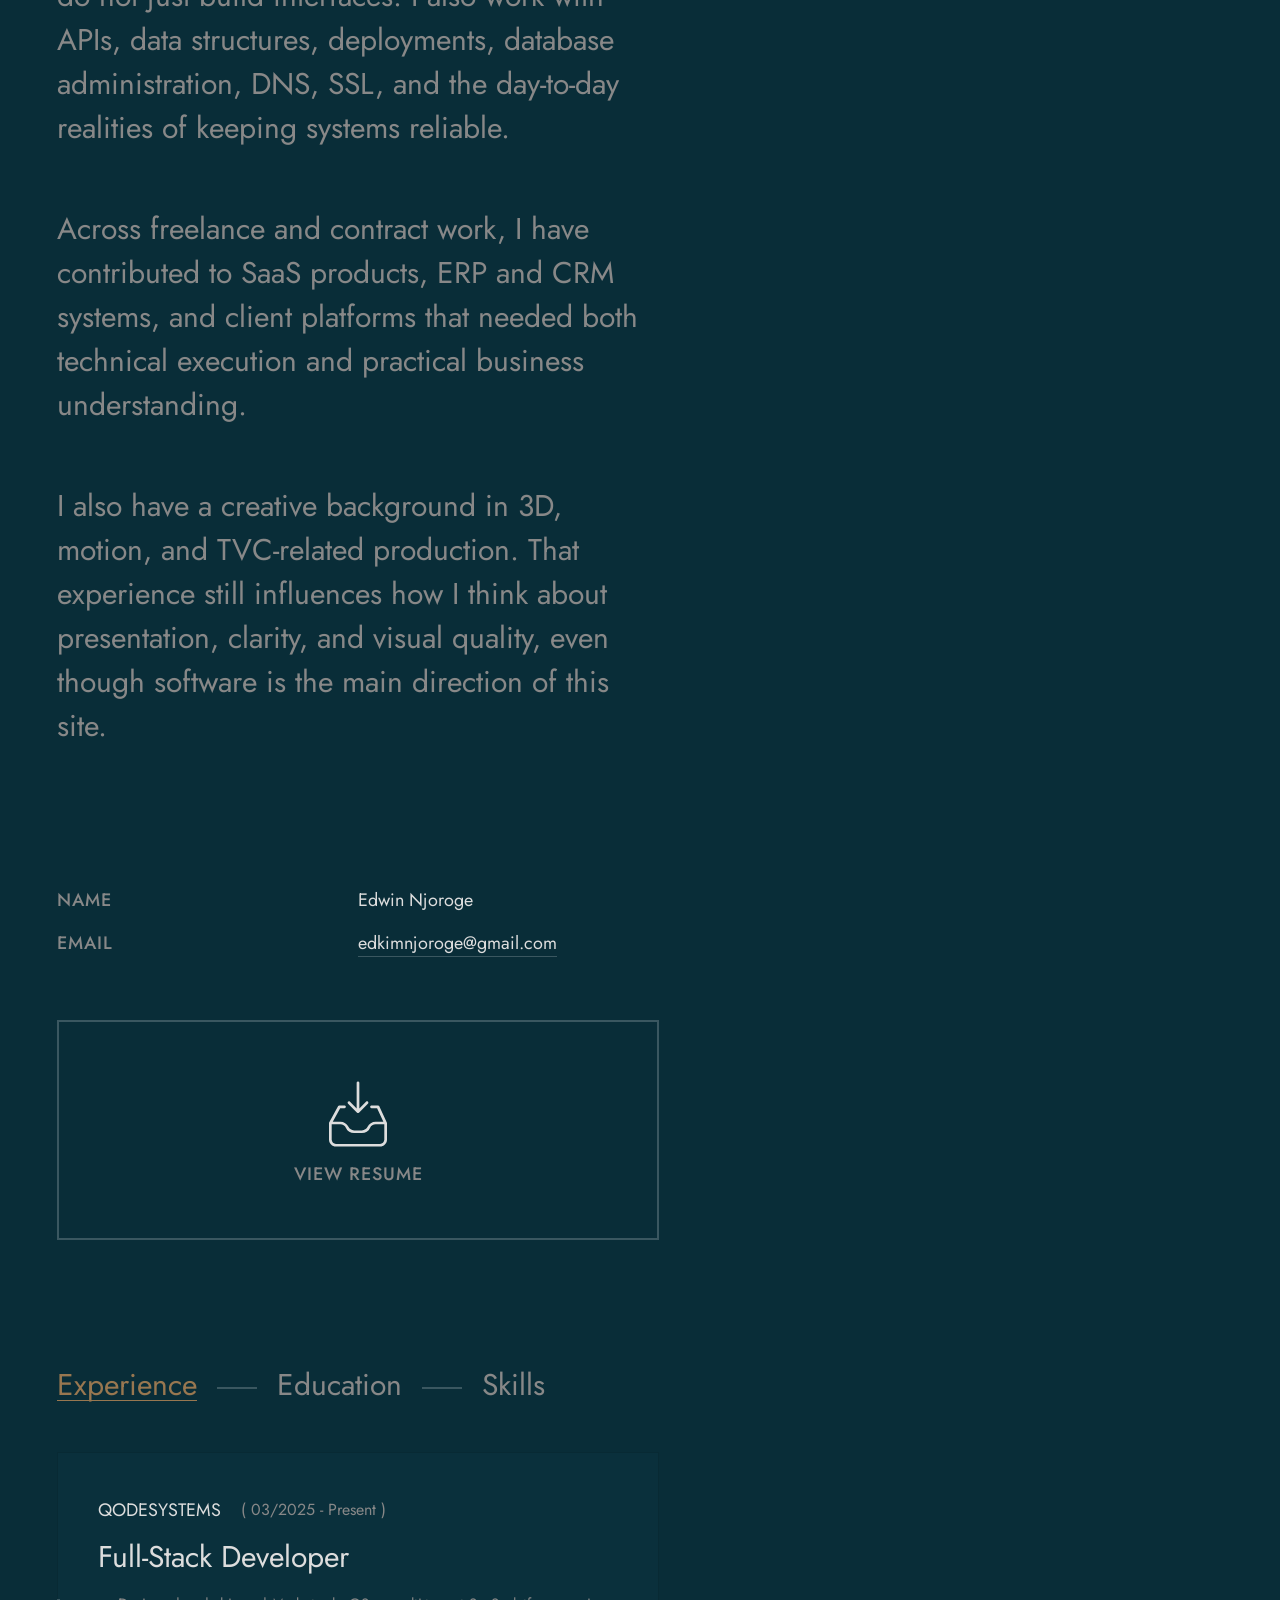
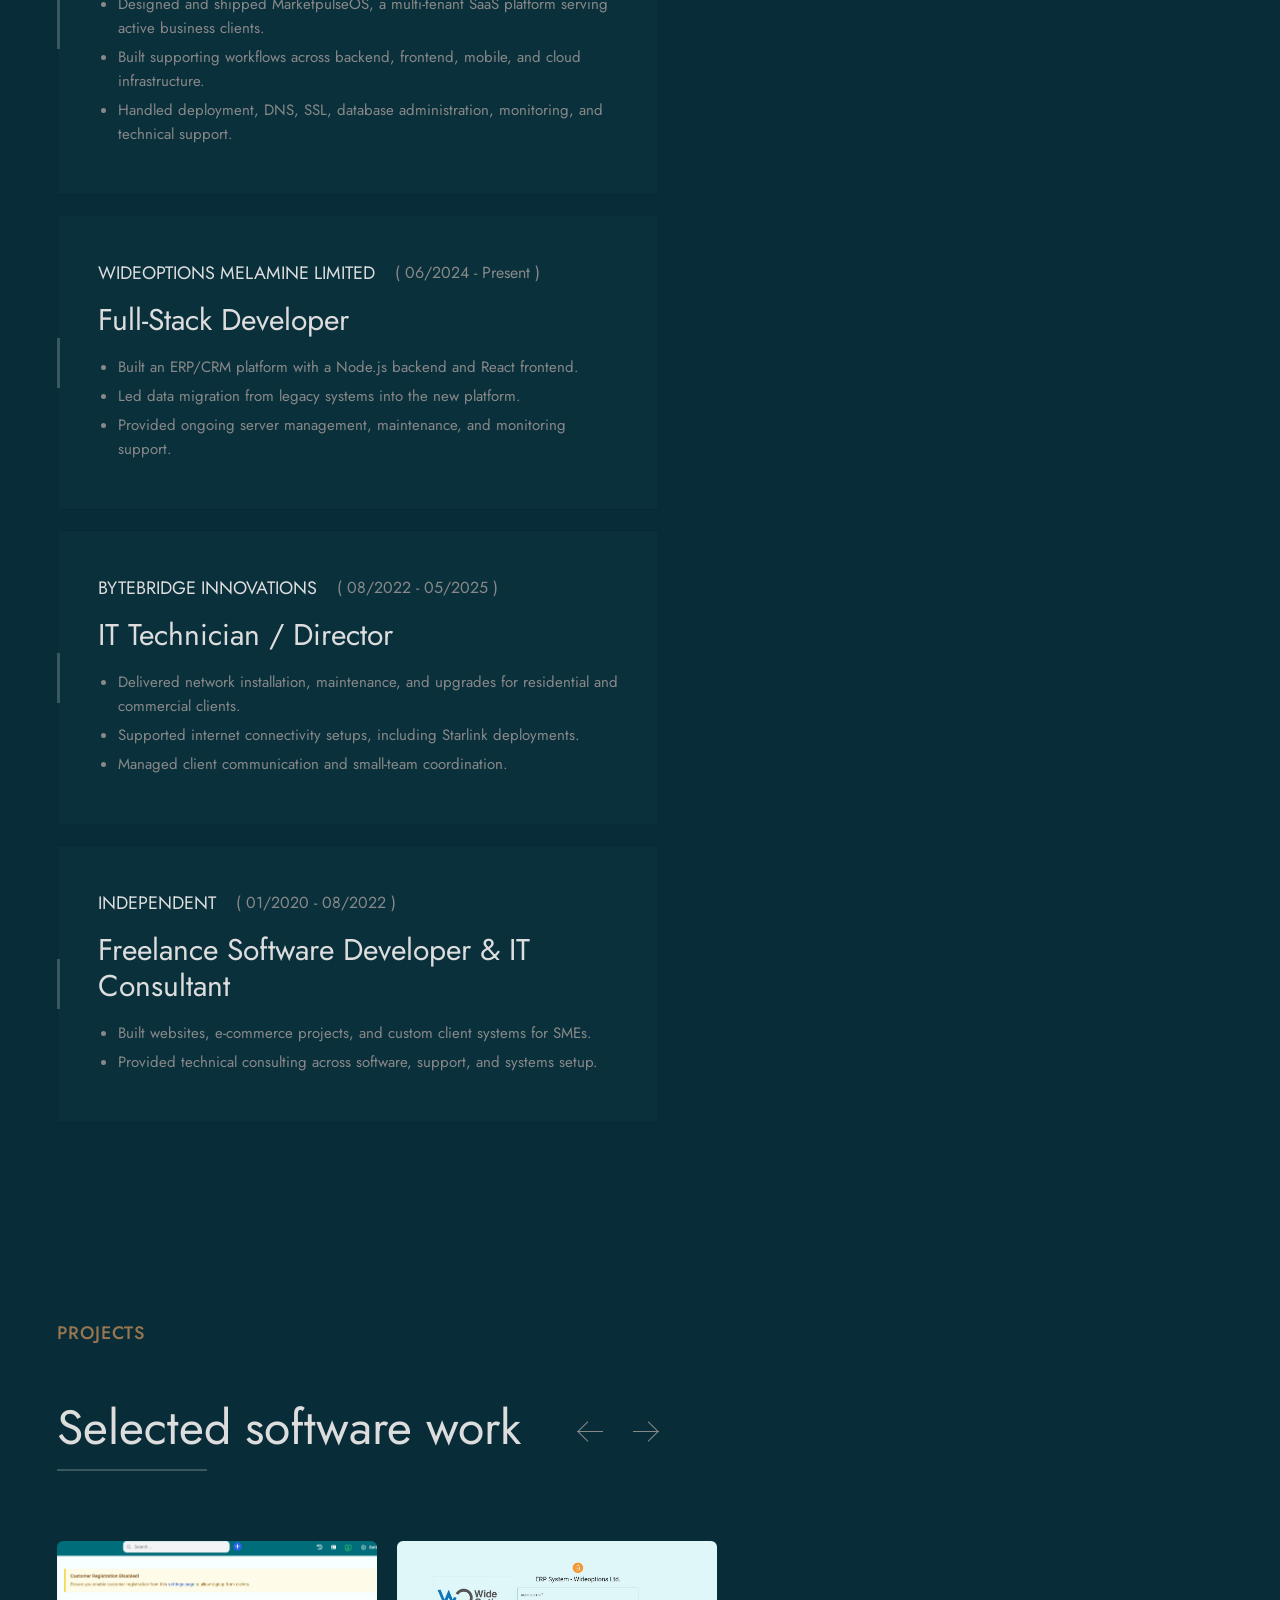
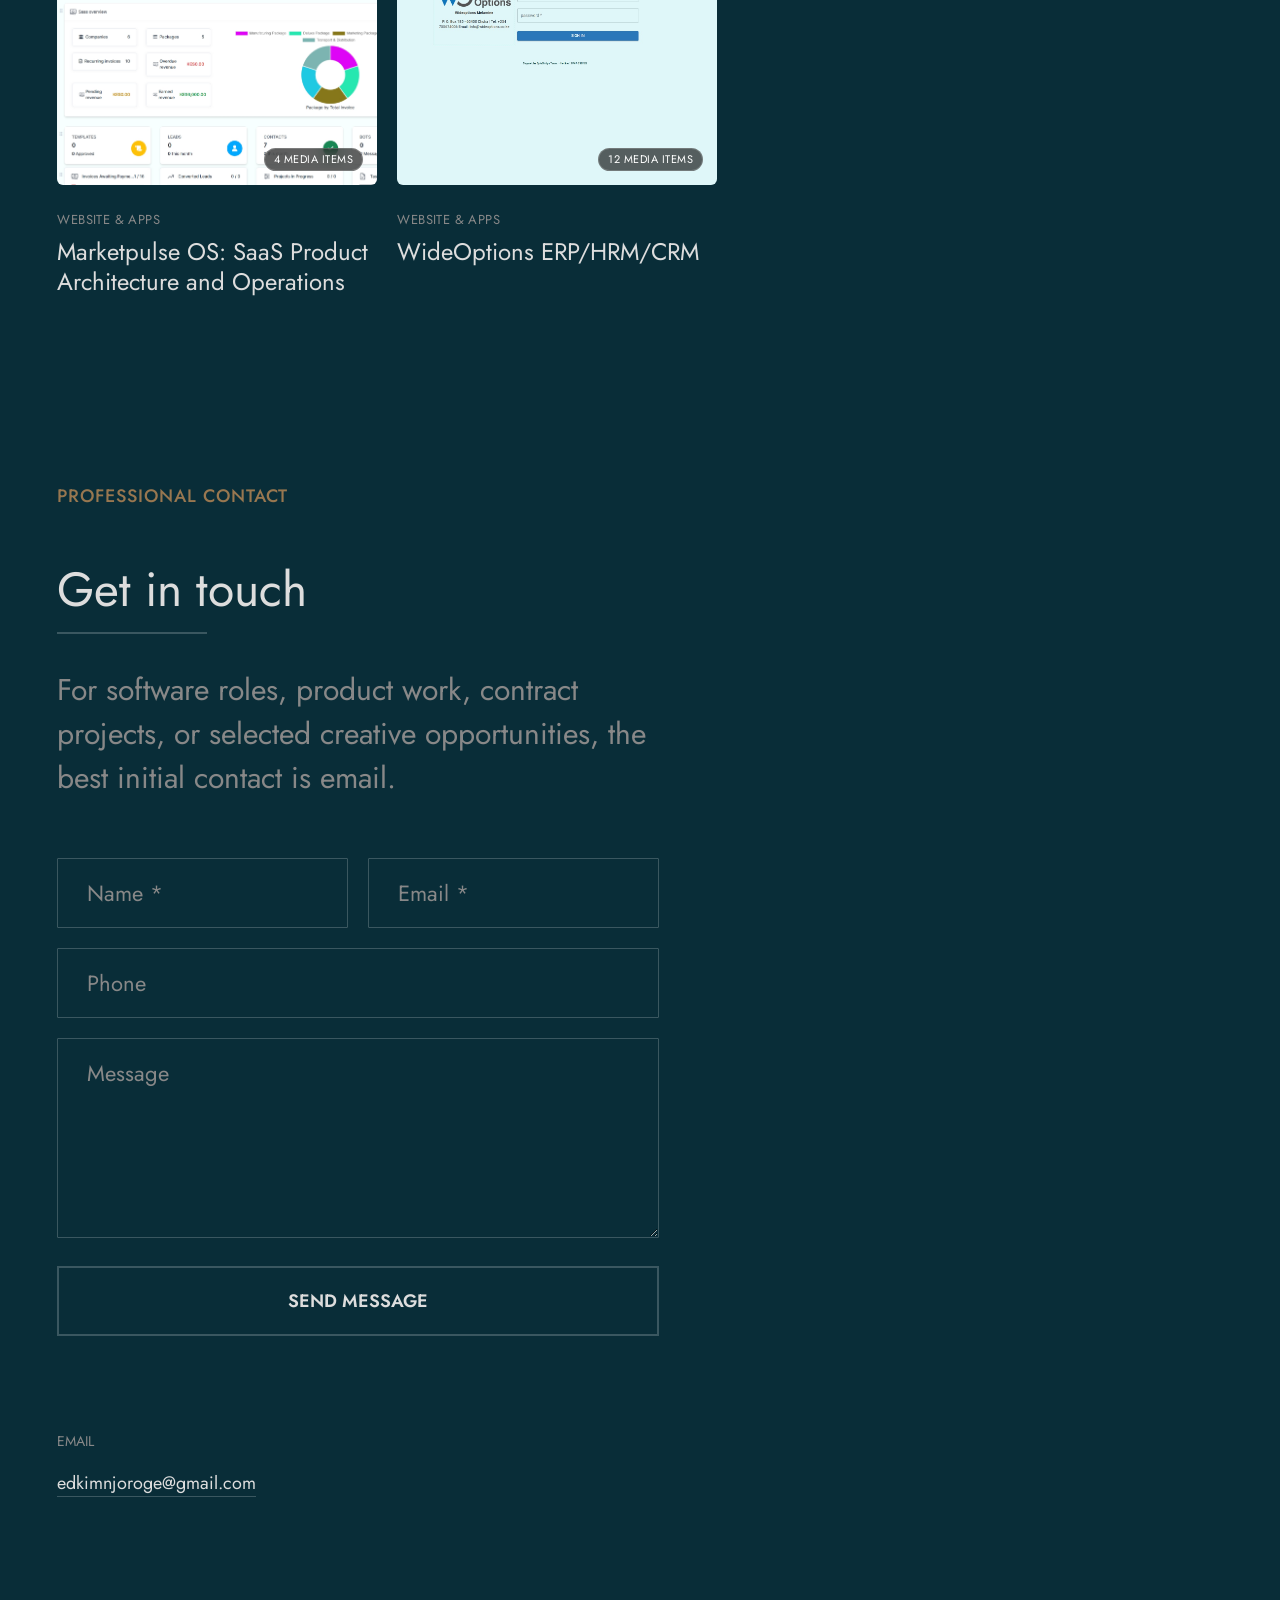
==== commit e44954ac: "Remove footer section from portfolio pages" ====
--- a/index.html
+++ b/index.html
@@ -399,18 +399,6 @@
 
 			</div>
 			<!-- /Page -->
-
-			<footer id="footer">
-				<div class="footer_top">
-					<a href="#" class="resumo_fn_totop"><span></span></a>
-				</div>
-				<div class="footer_content">
-					<div class="container">
-						<p>&copy; 2026 Edwin Njoroge</p>
-					</div>
-				</div>
-			</footer>
-
 
 		</div>
 		<!-- /Main Left Part -->
